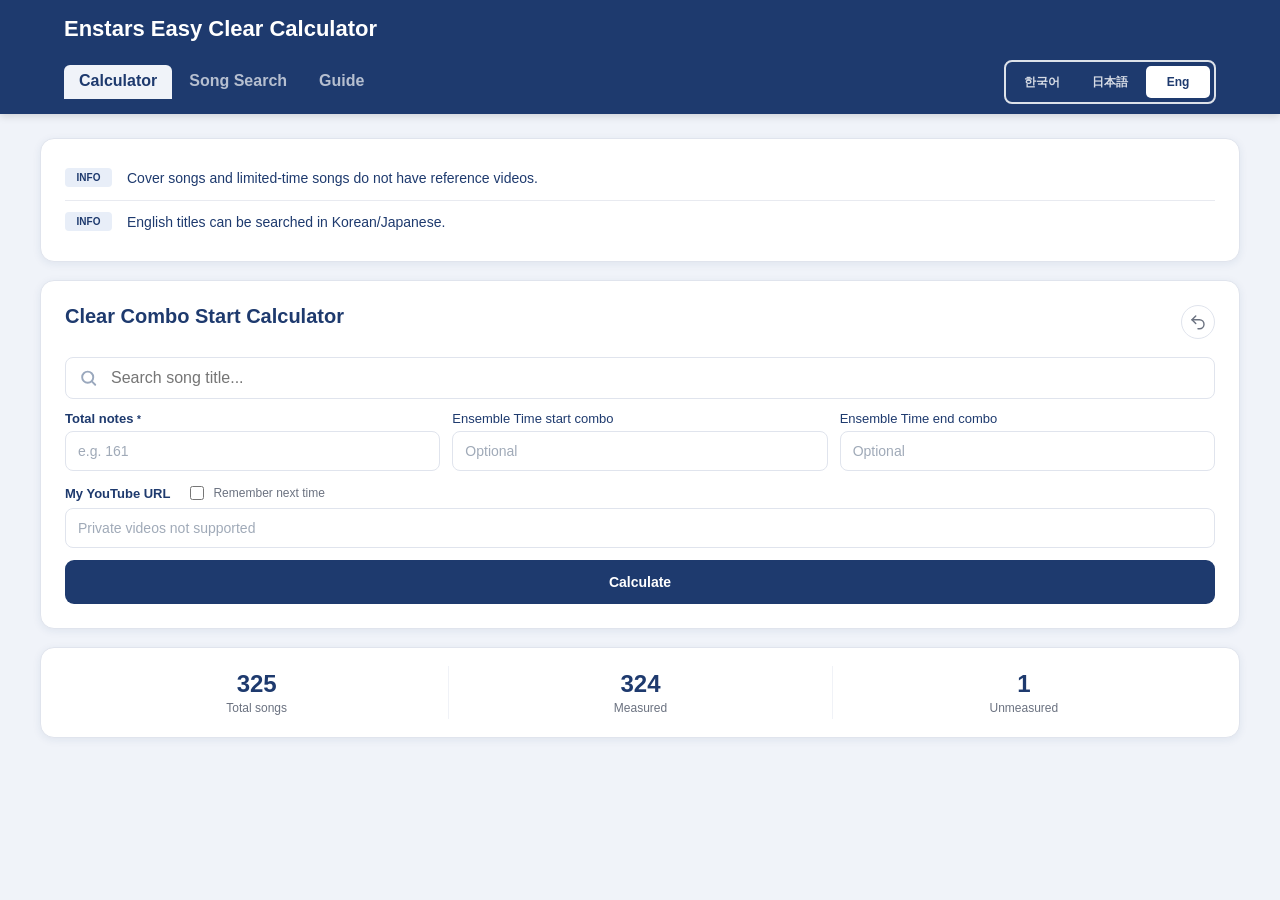
==== index.html @ a1baa1b3 "탭3 캐시 공지 볼드 해제 + 대괄호 표기" ====
<!doctype html>
<html lang="ko">
  <head>
    <meta charset="UTF-8" />
    <meta name="viewport" content="width=device-width, initial-scale=1.0" />
    <meta name="theme-color" content="#1e3a6e" />
    <meta name="apple-mobile-web-app-capable" content="yes" />
    <meta name="apple-mobile-web-app-status-bar-style" content="default" />
    <meta name="apple-mobile-web-app-title" content="easyjak" />
    <link rel="manifest" href="manifest.webmanifest" />
    <link rel="apple-touch-icon" href="icons/apple-touch-icon.png" />
    <title>앙스타 이지작 계산기</title>
    <script type="module" crossorigin src="./assets/index-D1lgwaMG.js"></script>
    <link rel="stylesheet" crossorigin href="./assets/index-V6Kdj8JT.css">
  </head>
  <body>
    <div id="root"></div>
  </body>
</html>
---- assets/index-V6Kdj8JT.css ----
:root{color-scheme:light;--navy: #1e3a6e;--navy-light: #2a4d8f;--navy-pale: #e8eef8;--bg: #f0f3f9;--page-bg: #f7f9fc;--white: #ffffff;--border: #e0e4ed;--border-light: #f0f2f7;--text-main: #1e3a6e;--text-sub: #6b7280;--text-muted: #a0aab8;--input-bg: #f4f6fb;--accent: #2a4d8f;--amber: #fbbf24;--surface-tint: #f8faff;--shadow: 0 2px 8px rgba(30, 58, 110, .08);--shadow-md: 0 4px 16px rgba(30, 58, 110, .1);--scoutA-pre: #7dd3fc;--scoutA-start: #2563eb;--scoutB-pre: #86efac;--scoutB-start: #16a34a;--event-pre: #fca5a5;--event-start: #dc2626;font-family:Noto Sans KR,Noto Sans JP,-apple-system,BlinkMacSystemFont,Segoe UI,sans-serif}*{box-sizing:border-box}body{margin:0;min-width:320px;min-height:100vh;background:var(--bg);color:var(--text-main)}button{font:inherit}button:focus-visible,input:focus-visible,select:focus-visible{outline:2px solid var(--navy-light);outline-offset:2px}.app-shell{width:100%;margin:0;padding:0 0 56px}.app-nav{position:sticky;top:0;z-index:80;display:block;width:100%;margin:0;padding:0;background:var(--navy);color:var(--white);border-radius:0;box-shadow:0 2px 8px #00000026}.app-nav-inner{max-width:1200px;margin:0 auto;padding:0 24px}.app-nav-brand-row{display:flex;align-items:center;padding:14px 0 10px}.app-nav-bottom-row{display:flex;align-items:center;justify-content:space-between;gap:16px;padding:4px 0 10px}.app-kicker,.app-subtitle,.section-label,.placeholder-card p,.result-song-meta{margin:0}.app-kicker{color:#ffffffb8;font-size:12px;font-weight:700}h1{margin:2px 0 4px;font-size:22px;line-height:1.2}.app-subtitle{color:#ffffffc7;font-size:13px;line-height:1.45}.language-switcher{display:flex;gap:4px;padding:4px;background:transparent;border:2px solid rgba(255,255,255,.85);border-radius:8px;flex-shrink:0}.language-switcher button{min-width:64px;height:32px;padding:0 10px;border:0;border-radius:5px;background:transparent;color:#ffffffd1;cursor:pointer;font-size:12px;font-weight:800;transition:background .2s,color .2s}.language-switcher button.active{background:var(--white);color:var(--navy)}.language-switcher button:not(.active):hover{background:#ffffff29;color:var(--white)}.preview-panel{width:min(1200px,calc(100% - 48px));margin:24px auto 0;padding:0;border:0;border-radius:0;background:transparent;box-shadow:none}.app-state-panel{padding-top:24px}.tab-preview{display:flex;gap:2px;flex:0 1 auto;padding:0;margin:0;border-bottom:0;border-radius:0;background:transparent}.tab-preview button{display:flex;align-items:center;justify-content:center;flex:0 0 auto;min-height:34px;padding:6px 15px;border:0;border-bottom:2px solid transparent;border-radius:6px 6px 0 0;background:transparent;color:#ffffffad;cursor:default;font-weight:800;transition:background .2s,color .2s,border-color .2s}.tab-preview button.active{background:var(--bg);color:var(--navy);border-bottom-color:var(--bg);box-shadow:none}.tab-preview button:not(.active){background:transparent}.tab-preview button:not(.active):hover{background:#ffffff14;color:#ffffffeb;cursor:pointer}.tab-preview button:focus-visible{outline:0}.placeholder-card{padding:24px;border:.5px solid var(--border);border-radius:14px;background:var(--white);box-shadow:var(--shadow)}.predict-notice-card{margin-bottom:18px;padding:18px 24px;border:.5px solid var(--border);border-radius:14px;background:var(--white);box-shadow:var(--shadow)}.card-label-row{display:flex;align-items:flex-start;justify-content:space-between;gap:16px;margin-bottom:18px}.section-label{color:var(--navy-light);font-size:12px;font-weight:900;text-transform:uppercase;letter-spacing:.6px}.placeholder-card h2{margin:0;color:var(--navy);font-size:20px}.placeholder-card p{color:var(--text-sub);line-height:1.65}.info-tab{display:grid;gap:24px}.info-grid{display:grid;grid-template-columns:repeat(2,minmax(0,1fr));gap:16px}.info-card{min-width:0;padding:24px;border:.5px solid var(--border);border-radius:14px;background:var(--white);box-shadow:var(--shadow)}.info-card:first-child{grid-column:1 / -1}.contact-card,.schedule-card{grid-column:1}.install-card{grid-column:2;grid-row:2 / span 2}.info-card-title{display:flex;align-items:center;gap:8px;margin-bottom:12px;color:var(--navy)}.info-card-title h2{margin:0;font-size:16px;font-weight:900;letter-spacing:0}.info-card-icon{flex:0 0 auto;width:20px;height:20px;color:var(--navy);opacity:.72;stroke:currentColor;stroke-width:2;stroke-linecap:round;stroke-linejoin:round}.info-text{color:var(--text-sub);font-size:13px;line-height:1.75}.info-text p{margin:0 0 8px}.info-text p:last-child{margin-bottom:0}.info-text strong,.notice-list strong{color:var(--text-main);font-weight:900}.notice-list{display:grid;margin:0;padding:0;list-style:none}.notice-list li{display:flex;align-items:flex-start;gap:15px;padding:10px 0;border-bottom:1px solid #e8eaf0;color:var(--text-main);font-size:14px;line-height:1.6}.notice-list li:last-child{border-bottom:0}.notice-badge{flex:0 0 47px;width:47px;margin-top:1px;padding:2px 0;border-radius:4px;font-size:10px;font-weight:900;line-height:1.5;text-align:center}.badge-info{background:var(--navy-pale);color:var(--navy)}.badge-note{background:#ede9fe;color:#6d28d9}.badge-wish{background:#fce4ec;color:#c2185b}.contact-box{display:flex;align-items:center;gap:12px;margin-top:12px;padding:14px 18px;border:1px solid var(--border);border-radius:10px;background:transparent;color:var(--text-main);text-decoration:none;transition:background .15s,border-color .15s,transform .15s}.contact-box:hover{border-color:var(--text-muted);background:var(--surface-tint);transform:translateY(-1px)}.contact-icon{display:flex;align-items:center;justify-content:center;flex:0 0 auto;width:32px;height:32px;border-radius:8px;background:var(--navy);color:var(--white)}.contact-icon .info-card-icon{width:16px;height:16px;color:currentColor;opacity:1}.contact-email{color:var(--text-main);font-size:13px;font-weight:900}.cal-open-btn,.download-btn{display:inline-flex;align-items:center;justify-content:center;gap:6px;min-height:36px;border-radius:8px;cursor:pointer;font:inherit;font-weight:800;transition:background .15s,border-color .15s,color .15s,transform .15s}.cal-open-btn{width:100%;margin-top:2px;padding:7px 14px;border:1px solid var(--border);background:transparent;color:var(--text-main);font-size:12px}.cal-open-btn:hover{background:var(--surface-tint);border-color:var(--text-muted);transform:translateY(-1px)}.cal-open-icon{width:13px;height:13px;stroke:currentColor;stroke-width:2;stroke-linecap:round;stroke-linejoin:round}.download-btn{margin-bottom:12px;padding:8px 20px;border:0;background:var(--navy);color:var(--white);font-size:14px}.download-btn:hover{background:var(--navy-light)}.install-guide{display:grid;gap:18px}.install-block{min-width:0}.install-platform{color:var(--text-main);font-size:15px}.install-steps{margin:0;padding-left:18px;color:var(--text-main);font-size:13px;line-height:1.9}.info-image-card{width:min(480px,100%);margin:0 auto;padding:12px;border-radius:12px;background:var(--white);box-shadow:0 2px 12px #0000001a}.info-image-card img{display:block;width:100%;border-radius:8px}.cal-modal{position:fixed;inset:0;z-index:400;display:none;align-items:center;justify-content:center;padding:16px;background:#00000073}.cal-modal.open{display:flex}.cal-modal-box{width:min(380px,100%);padding:24px;border:.5px solid var(--border);border-radius:16px;background:var(--white);box-shadow:0 8px 32px #1e3a6e2e}.cal-hd{display:flex;align-items:center;justify-content:space-between;gap:16px;margin-bottom:20px}.cal-month-lbl{color:var(--navy);font-size:16px;font-weight:900}.cal-nav-btns{display:flex;gap:6px}.cal-nav-btns button{display:flex;align-items:center;justify-content:center;width:28px;height:28px;padding:0;border:1px solid var(--border);border-radius:7px;background:var(--bg);color:var(--text-sub);cursor:pointer;font-size:16px;line-height:1;transition:background .15s,color .15s}.cal-nav-btns button:hover{background:var(--navy-pale);color:var(--navy)}.cal-grid{display:grid;grid-template-columns:repeat(7,minmax(0,1fr));gap:2px}.cal-dow{padding:6px 0;color:var(--text-muted);font-size:10px;font-weight:900;letter-spacing:.5px;text-align:center}.cal-dow.sun,.cal-cell.sun .cal-day-num{color:#ef4444}.cal-dow.sat,.cal-cell.sat .cal-day-num{color:#3b82f6}.cal-cell{position:relative;display:flex;align-items:center;flex-direction:column;min-height:52px;padding:6px 2px 8px;border-radius:8px;cursor:default;transition:background .15s}.cal-cell:not(.empty):hover,.cal-cell.tooltip-open{background:var(--navy-pale)}.cal-cell.has-events{cursor:pointer}.cal-cell.has-events:focus-visible{outline:2px solid var(--navy-light);outline-offset:2px}.cal-cell.empty{pointer-events:none}.cal-day-num{margin-bottom:5px;color:var(--text-main);font-size:13px;font-weight:700;line-height:1}.cal-cell.today .cal-day-num{display:flex;align-items:center;justify-content:center;width:22px;height:22px;border-radius:50%;background:var(--navy);color:var(--white);font-size:12px}.cal-dots{display:flex;flex-wrap:wrap;justify-content:center;gap:3px;max-width:36px}.cal-dot,.cal-legend-dot,.cal-rule-dot{flex:0 0 auto;border-radius:50%}.cal-dot{width:7px;height:7px}.cal-legend-dot,.cal-rule-dot{width:9px;height:9px}.cal-dot-scoutA-pre{background:var(--scoutA-pre)}.cal-dot-scoutA-start{background:var(--scoutA-start)}.cal-dot-scoutB-pre{background:var(--scoutB-pre)}.cal-dot-scoutB-start{background:var(--scoutB-start)}.cal-dot-event-pre{background:var(--event-pre)}.cal-dot-event-start{background:var(--event-start)}.cal-tooltip{position:absolute;top:-12px;left:50%;z-index:10;padding:5px 9px;border-radius:6px;background:var(--navy);box-shadow:0 2px 8px #00000026;color:var(--white);font-size:10px;font-weight:500;line-height:1.6;pointer-events:none;text-align:center;transform:translate(-50%,-100%);white-space:pre}.cal-legend{display:grid;gap:8px;margin-top:16px;padding-top:14px;border-top:.5px solid var(--border)}.cal-legend-top{display:flex;flex-wrap:wrap;gap:14px}.cal-legend-item,.cal-legend-rule{display:flex;align-items:center;gap:6px;color:var(--text-sub);font-size:11px}.cal-legend-rule{color:var(--text-muted)}.reset-btn{display:inline-flex;align-items:center;justify-content:center;width:34px;height:34px;padding:0;border:1px solid var(--border);border-radius:50%;background:var(--white);color:var(--text-sub);cursor:pointer}.reset-btn svg{stroke:currentColor;stroke-width:1.9;stroke-linecap:round;stroke-linejoin:round}.reset-btn:hover{color:var(--navy);border-color:var(--navy-pale);background:var(--navy-pale)}.prediction-form{display:grid;grid-template-columns:repeat(3,minmax(0,1fr));gap:12px;margin-top:18px}.search-row{position:relative;display:grid;grid-column:1 / -1;gap:8px}.song-search-box,.song-search-input-wrap{position:relative}.song-search-icon{position:absolute;top:50%;left:14px;display:inline-flex;color:#9aa8bd;pointer-events:none;transform:translateY(-50%)}.song-search-icon svg{stroke:currentColor;stroke-width:2.4;stroke-linecap:round;stroke-linejoin:round}.song-search-input{width:100%;height:42px;padding:0 38px 0 45px;border:1.5px solid var(--border);border-radius:8px;outline:none;background:var(--white);color:var(--text-main);font-size:16px}.song-search-clear{position:absolute;top:50%;right:10px;width:22px;height:22px;border:0;border-radius:50%;background:transparent;color:var(--text-muted);cursor:pointer;font-size:18px;line-height:1;transform:translateY(-50%)}.song-search-clear:hover{color:var(--navy);background:var(--navy-pale)}.song-search-input:focus{border-color:var(--navy);box-shadow:0 0 0 3px #1e3a6e14}.song-search-results{position:absolute;z-index:20;top:calc(100% + 8px);left:0;right:0;max-height:280px;overflow-y:auto;border:1px solid var(--border);border-radius:12px;background:var(--white);box-shadow:var(--shadow-md)}.song-search-results button{display:grid;width:100%;gap:4px;padding:14px 18px;border:0;border-bottom:.5px solid var(--border-light);background:transparent;color:var(--text-main);cursor:pointer;text-align:left}.song-search-results button:hover{background:var(--navy-pale)}.song-search-title{overflow:hidden;color:var(--navy);font-size:14px;font-weight:700;text-overflow:ellipsis;white-space:nowrap}.song-search-subtitle{overflow:hidden;color:var(--text-muted);font-size:13px;font-weight:600;text-overflow:ellipsis;white-space:nowrap}.song-search-meta{display:flex;align-items:center;gap:8px;min-width:0;overflow:hidden;color:var(--text-sub);font-size:13px;font-weight:600}.song-search-type{display:inline-flex;align-items:center;min-height:22px;padding:2px 8px;border-radius:6px;font-weight:800}.song-search-empty{padding:16px 14px;color:var(--text-muted);text-align:center;font-size:13px}.selected-song{display:flex;align-items:center;gap:8px;min-width:0;min-height:34px;padding:7px 10px;border:1px solid var(--border-light);border-radius:8px;background:var(--navy-pale);color:var(--text-main);font-size:12px}.selected-song span{color:var(--text-sub);font-weight:700}.selected-song strong{min-width:0;overflow:hidden;text-overflow:ellipsis;white-space:nowrap}.selected-song button{margin-left:auto;border:0;background:transparent;color:var(--navy);cursor:pointer;font-size:12px;font-weight:800}.input-group{display:grid;gap:5px;min-width:0}.input-group span{color:var(--text-main);font-size:13px;font-weight:600}.input-group.et-combo-field span{font-weight:400}.input-group strong{color:var(--navy);font-size:10px}.num-input{width:100%;height:40px;padding:0 12px;border:1.5px solid var(--border);border-radius:8px;outline:none;background:var(--white);color:var(--text-main);font-size:14px;font-weight:500}.num-input:focus{border-color:var(--navy);box-shadow:0 0 0 3px #1e3a6e14}.num-input:disabled{background:var(--border-light);color:var(--text-muted);cursor:not-allowed;opacity:1}.num-input::placeholder{color:var(--text-muted);font-weight:400}.num-input.error{border-color:#ef4444}.predict-btn{grid-column:1 / -1;width:100%;height:44px;border:0;border-radius:9px;background:var(--navy);color:var(--white);cursor:pointer;font-size:14px;font-weight:700}.predict-btn:hover{background:var(--navy-light)}.predict-error{display:none;margin-top:12px;padding:10px 14px;border:1px solid #fecaca;border-radius:8px;background:#fef2f2;color:#dc2626;font-size:13px}.predict-error.visible{display:block}.result-card{display:none;margin-top:18px;padding:24px;border:.5px solid var(--border);border-radius:14px;background:var(--white);box-shadow:var(--shadow)}.result-card.visible{display:block}.result-header{display:flex;align-items:flex-start;justify-content:space-between;gap:14px}.result-header>div{flex:1;min-width:0}.result-song-title{margin:0 0 12px;color:var(--navy)!important;font-size:17px;font-weight:800;line-height:1.25;overflow:hidden;text-overflow:ellipsis;white-space:nowrap}.result-song-meta{display:flex;align-items:center;gap:8px;color:var(--text-main);font-size:15px;font-weight:500}.result-mode-badge{display:inline-block;min-width:80px;padding:6px 16px;border-radius:10px;text-align:center;font-size:14px;font-weight:700}.result-mode-badge.predicted{background:var(--navy-pale);color:var(--navy)}.result-mode-badge.measured{background:#d1fae5;color:#065f46}.combo-display{display:flex;align-items:baseline;justify-content:center;gap:10px;padding:52px 0 22px}.combo-num{color:var(--navy);font-size:52px;font-weight:700;line-height:1.1}.combo-word,.combo-unit{color:var(--navy);font-size:20px;font-weight:600}.combo-unit{opacity:.55}.bar-section{position:relative;width:85%;margin:12px auto 14px;padding:62px 0 12px}.bar-section.has-custom{padding-bottom:12px}.bar-section.has-custom .bar-legend{margin-top:44px}.bar-track{display:flex;height:28px;overflow:hidden;background:#e5e7eb}.bar-left,.bar-right{height:100%;background:#d1d5db}.bar-et{height:100%;background:var(--amber)}.bar-marker{position:absolute;top:0;display:flex;flex-direction:column;align-items:center;transform:translate(-50%)}.bar-marker-label{padding:4px 10px;border-radius:4px;background:#dce6f5;color:#1e4a8a;font-size:13px;font-weight:700;white-space:nowrap}.bar-marker-line{width:2px;height:20px;background:#4a6fa5}.bar-marker-arrow{width:0;height:0;border-top:7px solid #4a6fa5;border-right:6px solid transparent;border-left:6px solid transparent}.bar-edge-marker{position:absolute;top:0;display:flex;flex-direction:column}.bar-edge-marker.left-edge{left:0;align-items:flex-start}.bar-edge-marker.right-edge{right:0;align-items:flex-end}.bar-edge-marker-label{min-width:36px;padding:3px 8px;background:#eaecef;color:#6b7280;font-size:12px;font-weight:700;text-align:center}.bar-edge-marker-line{width:1px;height:42px;background:#eaecef}.bar-labels{position:relative;height:20px;margin-top:6px}.bar-lbl{position:absolute;color:var(--text-sub);font-size:12px;font-weight:600;transform:translate(-50%);white-space:nowrap}.bar-lbl.above{top:-58px}.bar-legend{display:flex;gap:16px;margin-top:14px;padding-top:8px;border-top:.5px solid var(--border-light)}.legend-item{display:flex;align-items:center;gap:5px;color:var(--text-sub);font-size:12px;font-weight:500}.legend-dot{width:10px;height:10px;flex-shrink:0;border-radius:2px}.legend-dot.clear{background:#7a94bf}.legend-dot.et{border:1px solid #d97706;background:var(--amber)}.bar-custom-marker{position:absolute;top:90px;display:flex;flex-direction:column;align-items:center;transform:translate(-50%);pointer-events:none}.bar-custom-marker-arrow{width:0;height:0;border-bottom:7px solid;border-right:6px solid transparent;border-left:6px solid transparent}.bar-custom-marker-line{width:2px;height:26px}.bar-custom-marker-label{padding:2px 7px;border-radius:3px;border:1.5px solid;background:var(--bg);font-size:12px;font-weight:700;white-space:nowrap}.my-youtube-group{grid-column:1 / -1}.my-youtube-input-wrap{position:relative}.my-youtube-input-wrap .num-input{padding-right:36px}.my-youtube-clear{position:absolute;top:50%;right:10px;width:22px;height:22px;border:0;border-radius:50%;background:transparent;color:var(--text-muted);cursor:pointer;font-size:18px;line-height:1;transform:translateY(-50%)}.my-youtube-clear:hover{color:var(--navy);background:var(--navy-pale)}.my-youtube-label-row{display:flex;align-items:center;gap:8px}.my-youtube-label-row>span{margin-right:8px}.my-youtube-remember{display:flex;align-items:center;gap:6px;cursor:pointer;font-size:12px;font-weight:400;color:var(--text-sub);-webkit-user-select:none;user-select:none}.my-youtube-remember input[type=checkbox]{width:14px;height:14px;cursor:pointer;accent-color:var(--navy);flex-shrink:0}.my-points-section{margin-top:2px;padding-top:10px;border-top:.5px solid var(--border-light)}.my-points-row{display:flex;align-items:center;gap:8px;margin-bottom:6px}.my-points-dot{width:9px;height:9px;border-radius:50%;flex-shrink:0}.my-points-input{width:68px;padding:4px 6px;border:1px solid var(--border);border-radius:4px;font-size:14px;font-weight:600;color:var(--text-main);background:var(--bg);text-align:center;-moz-appearance:textfield}.my-points-input.invalid{border-color:#ef4444;color:#ef4444}.my-points-input::-webkit-inner-spin-button,.my-points-input::-webkit-outer-spin-button{-webkit-appearance:none}.my-points-sep{color:var(--border);font-size:14px;flex-shrink:0}.my-points-note{flex:1;min-width:0;padding:4px 6px;border:1px solid var(--border);border-radius:4px;font-size:13px;color:var(--text-sub);background:var(--bg)}.my-points-remove{background:none;border:none;color:var(--text-sub);cursor:pointer;font-size:18px;line-height:1;padding:0 4px}.my-points-remove:hover{color:var(--text-main)}.my-points-add{display:block;width:100%;padding:6px;background:none;border:1px dashed var(--border);border-radius:4px;color:var(--text-sub);font-size:13px;cursor:pointer;text-align:center}.my-points-add:hover{border-color:var(--text-sub);color:var(--text-main)}.video-section{margin-top:22px}.video-label{display:block;margin-bottom:8px;color:var(--text-main);font-size:14px;font-weight:700}.video-thumb-wrap{position:relative;display:block;width:100%;overflow:hidden;padding:0;border:0;border-radius:10px;aspect-ratio:16 / 9;background:#111;cursor:pointer}.video-thumb-wrap img,.video-thumb-wrap iframe{display:block;width:100%;height:100%;border:0;object-fit:cover}.video-play-overlay{position:absolute;inset:0;display:flex;align-items:center;justify-content:center}.video-play-circle{display:flex;align-items:center;justify-content:center;width:60px;height:60px;border-radius:50%;background:#ffffffeb;box-shadow:0 2px 12px #0000004d}.video-play-icon{width:22px;height:22px;margin-left:4px;color:var(--navy);fill:var(--navy)}.video-yt-badge{position:absolute;right:10px;bottom:10px;padding:3px 8px;border-radius:4px;background:#000000a6;color:var(--white);font-size:10px}.stats-card{margin-top:18px;padding:18px 24px;border:.5px solid var(--border);border-radius:14px;background:var(--white);box-shadow:var(--shadow)}.stats-grid{display:grid;grid-template-columns:repeat(3,1fr)}.stat-item{padding:4px 8px;text-align:center}.stat-item+.stat-item{border-left:.5px solid var(--border-light)}.stat-val{color:var(--navy);font-size:24px;font-weight:800}.stat-lbl{margin-top:3px;color:var(--text-sub);font-size:12px}.songs-layout{display:grid;grid-template-columns:240px minmax(0,1fr);gap:18px;align-items:start}.songs-sidebar,.table-panel{border:.5px solid var(--border);border-radius:14px;background:var(--white);box-shadow:var(--shadow)}.songs-sidebar{display:grid;gap:18px;padding:20px}.sidebar-section{display:grid;gap:8px}.sidebar-hint{display:none;padding:10px 12px;border-radius:8px;background:var(--surface-tint);color:var(--text-main);border:1px solid var(--navy-pale);font-size:12px;font-weight:700;line-height:1.45}.sidebar-title{color:var(--navy);font-size:13px;font-weight:800;text-transform:uppercase}.type-chips,.filter-chip-grid{display:flex;flex-wrap:wrap;gap:6px}.type-chip,.filter-chip,.unit-reset-btn,.natural-sort-btn,.paging-bar button{min-height:30px;border:1px solid transparent;border-radius:7px;cursor:pointer;font-size:12px;font-weight:800}.type-chip{padding:4px 9px}.filter-chip{padding:4px 11px;border-color:var(--border);background:var(--surface-tint);color:var(--text-main)}.filter-chip.active{border-color:var(--navy);background:var(--navy);color:var(--white)}.duration-sort-row{display:flex;flex-wrap:wrap;gap:6px}.duration-sort-row .filter-chip.active{border-color:#d4e4fc;background:#d4e4fc;color:#0c4a6e}.unit-reset-btn{justify-self:start;padding:4px 10px;border-color:var(--border);background:var(--white);color:var(--text-sub)}.unit-reset-btn:hover,.natural-sort-btn:hover,.paging-bar button:not(:disabled):hover{border-color:var(--navy-pale);background:var(--navy-pale);color:var(--navy)}.table-panel{overflow:hidden}.table-search-bar{border-bottom:1px solid var(--border-light);background:var(--white)}.table-search-top{display:flex;align-items:center;gap:10px;padding:12px 20px}.search-mode-select,.table-search-input{height:38px;border:1.5px solid var(--border);border-radius:8px;outline:none;background:var(--white);color:var(--text-main);font:inherit;font-size:13px}.search-mode-select{flex-shrink:0;min-width:112px;padding:0 8px;cursor:pointer}.table-search-wrap{position:relative;flex:1}.table-search-input{width:100%;padding:0 34px 0 12px}.search-mode-select:focus,.table-search-input:focus{border-color:var(--navy);box-shadow:0 0 0 3px #1e3a6e14}.table-clear-btn{position:absolute;top:50%;right:8px;width:22px;height:22px;border:0;border-radius:50%;background:transparent;color:var(--text-muted);cursor:pointer;transform:translateY(-50%)}.natural-sort-btn{display:inline-flex;align-items:center;justify-content:center;width:38px;border-color:var(--border);background:var(--white);color:var(--navy)}.natural-sort-btn svg{stroke:currentColor;stroke-width:2;stroke-linecap:round;stroke-linejoin:round}.unit-filter-panel{display:grid;gap:8px;padding:0 20px 14px}.unit-filter-inner{display:grid;gap:4px}.unit-filter-line{display:flex;flex-wrap:wrap;gap:3px 8px;padding-top:5px;border-top:1px solid var(--border-light)}.unit-filter-line:first-child{border-top:0}.unit-filter-item{display:inline-flex;align-items:center;gap:5px;min-height:25px;padding:2px 6px;border-radius:5px;color:var(--text-main);cursor:pointer;font-size:12px}.unit-filter-item:hover{background:var(--navy-pale)}.unit-filter-item input{width:13px;height:13px;accent-color:var(--navy)}.songs-table-wrap{overflow-x:auto;overflow-y:hidden;-webkit-overflow-scrolling:touch}.songs-table{width:100%;min-width:800px;border-collapse:collapse;table-layout:fixed}.songs-table th,.songs-table td{overflow:hidden;padding:10px 12px;border-bottom:.5px solid var(--border-light);color:var(--text-main);font-size:13px;text-overflow:ellipsis;vertical-align:middle}.songs-table th{background:var(--navy-pale);color:var(--text-main);text-align:left;text-overflow:clip;white-space:nowrap}.songs-table th:nth-child(1){width:112px}.songs-table th:nth-child(2){width:157px}.songs-table th:nth-child(4),.songs-table th:nth-child(6){width:96px;text-align:center}.songs-table th:nth-child(5){width:108px;text-align:center}.songs-table th:nth-child(7){width:78px;text-align:center}.songs-table th button{display:inline-flex;align-items:center;gap:3px;border:0;background:transparent;color:inherit;cursor:pointer;font-size:12px;font-weight:900;text-transform:uppercase}.songs-table tbody tr:hover td{background:var(--surface-tint)}.type-badge{display:inline-flex;align-items:center;min-height:22px;padding:2px 8px;border-radius:999px;font-size:11px;font-weight:800}.col-title{position:relative;overflow:hidden!important;font-weight:700}.desktop-thumb-preview{position:fixed;z-index:90;width:294px;height:294px;padding:6px;border:1px solid var(--border);border-radius:12px;background:var(--white);box-shadow:var(--shadow-md);pointer-events:none}.desktop-thumb-preview img{display:block;width:100%;height:100%;border-radius:8px;background:#000;object-fit:cover}.title-thumb-popover{position:absolute;z-index:30;top:50%;left:calc(100% + 18px);width:280px;height:280px;padding:6px;border:1px solid var(--border);border-radius:12px;background:var(--white);box-shadow:var(--shadow-md);opacity:0;pointer-events:none;transform:translate(8px,-50%);transition:opacity .15s,transform .15s}.title-thumb-popover img{display:block;width:100%;height:100%;border-radius:8px;background:#000;object-fit:cover}.col-title:hover .title-thumb-popover,.col-title:focus-within .title-thumb-popover{opacity:1;transform:translateY(-50%)}.mobile-thumb-backdrop{display:none}.song-title-inner{display:block;max-width:100%}.song-title-text{display:block;min-width:0;overflow:hidden;text-overflow:ellipsis;white-space:nowrap}.col-num,.col-dur,.col-video{text-align:center}.col-video a{display:inline-flex;align-items:center;justify-content:center;width:28px;height:28px;border:0;border-radius:6px;background:var(--white);color:var(--navy);text-decoration:none;opacity:.72;transition:background-color .15s,opacity .15s}.col-video a:hover{background:var(--navy-pale);opacity:1}.col-video a svg{stroke:currentColor;stroke-width:2;stroke-linecap:round;stroke-linejoin:round}.col-video span{color:var(--text-muted)}.clear-dot{display:inline-block;width:7px;height:7px;margin-right:5px;border-radius:50%;background:#d1d5db;vertical-align:middle}.clear-dot.measured{background:#059669}.table-empty{padding:42px;color:var(--text-muted);text-align:center}.table-footer{display:grid;grid-template-columns:1fr auto 1fr;align-items:center;gap:12px;padding:12px 20px;border-top:1px solid var(--border-light);color:var(--text-sub);font-size:12px;font-weight:700}.table-footer>span{grid-column:3;justify-self:end}.mobile-song-list{display:none}.paging-bar{grid-column:2;display:flex;align-items:center;justify-self:center;gap:5px}.paging-bar button{min-width:32px;padding:0 8px;border-color:var(--border);background:var(--white);color:var(--text-main)}.paging-bar button.active{border-color:var(--navy);background:var(--navy);color:var(--white)}.paging-bar button:disabled{color:var(--text-muted);cursor:not-allowed;opacity:.55}@media(max-width:980px){.songs-layout,.info-grid{grid-template-columns:1fr}.contact-card,.schedule-card,.install-card{grid-column:auto;grid-row:auto}}@media(max-width:640px){.app-nav-inner{padding:0 16px}.app-nav-brand-row{padding:14px 0 8px}.app-nav-bottom-row{align-items:stretch;flex-direction:column;gap:8px;padding:4px 0 10px}.language-switcher{order:1;align-self:flex-end}.preview-panel{width:min(100% - 16px,1200px);margin-top:16px}.tab-preview{order:2;gap:2px;overflow-x:auto}.tab-preview button{min-height:36px;padding:6px 12px;font-size:13px}.card-label-row{flex-direction:column}.predict-card .card-label-row,.result-header{flex-direction:row}.result-header{align-items:flex-start}.prediction-form{grid-template-columns:1fr}.combo-display{justify-content:center;gap:7px}.combo-num{font-size:44px}.songs-layout{grid-template-columns:1fr;gap:14px}.songs-sidebar{gap:14px;padding:16px;border-radius:12px}.table-footer{grid-template-columns:1fr;justify-items:center}.table-footer>span{grid-column:1;grid-row:2;justify-self:center}.paging-bar{grid-column:1;grid-row:1}.table-search-top{align-items:center;flex-direction:row;gap:6px;padding:10px 12px}.search-mode-select{flex:0 0 118px;width:118px;padding:0 6px;font-size:16px}.table-search-wrap{min-width:0}.table-search-input{height:36px;font-size:16px}.song-search-input{height:42px;font-size:16px}.num-input{font-size:16px}.song-search-icon{left:14px}.song-search-clear{right:10px;font-size:18px}.natural-sort-btn{flex:0 0 36px;width:36px;height:36px}.songs-table-wrap{display:none;overflow-x:visible;padding:12px;background:var(--surface-tint)}.mobile-song-list{display:grid;gap:14px;padding:12px;background:var(--surface-tint)}.mobile-song-card{position:relative;display:grid;gap:14px;padding:16px;border:.5px solid var(--border);border-radius:12px;background:var(--white);box-shadow:var(--shadow)}.mobile-song-top{display:flex;align-items:center;justify-content:space-between;gap:12px}.mobile-song-meta{display:flex;align-items:center;min-width:0;gap:8px}.mobile-song-unit{min-width:0;overflow:hidden;color:var(--navy);font-size:15px;font-weight:900;text-overflow:ellipsis;white-space:nowrap}.mobile-video-link{display:inline-flex;align-items:center;justify-content:center;flex:0 0 40px;width:40px;height:40px;border:.5px solid var(--border-light);border-radius:10px;background:var(--surface-tint);color:var(--navy);text-decoration:none}.mobile-video-link svg{stroke:currentColor;stroke-width:2;stroke-linecap:round;stroke-linejoin:round}.mobile-no-video{display:inline-flex;align-items:center;justify-content:center;flex:0 0 40px;width:40px;height:40px;color:var(--text-muted);font-size:18px;font-weight:700}.mobile-song-title{position:relative;display:block;width:100%;overflow:visible;padding:0;border:0;background:transparent;color:var(--navy);cursor:pointer;font:inherit;font-size:20px;font-weight:900;line-height:1.35;text-align:left}.mobile-song-title .song-title-text{white-space:normal}.mobile-thumb-backdrop{position:fixed;inset:0;z-index:80;display:flex;align-items:center;justify-content:center;padding:18px;background:#0f172a2e}.mobile-thumb-modal{width:min(82vw,340px);aspect-ratio:1;padding:6px;border:1px solid var(--border);border-radius:14px;background:var(--white);box-shadow:var(--shadow-md)}.mobile-thumb-modal img{display:block;width:100%;height:100%;border-radius:10px;background:#000;object-fit:cover}.mobile-song-stats{display:grid;grid-template-columns:repeat(3,minmax(0,1fr));padding-top:12px;border-top:1px solid var(--border-light)}.mobile-song-stats div{display:grid;gap:6px;min-width:0;padding:0 8px;border-left:1px solid var(--border-light);text-align:center}.mobile-song-stats div:first-child{border-left:0}.mobile-song-stats span{color:var(--navy);font-size:13px;font-weight:900}.mobile-song-stats strong{color:var(--navy);font-size:19px;font-weight:500}.mobile-table-empty{padding:32px 12px;border-radius:12px;background:var(--white);color:var(--text-muted);text-align:center}.songs-table{min-width:0;border-collapse:separate}.songs-table,.songs-table thead,.songs-table tbody,.songs-table tr,.songs-table td{display:block}.songs-table thead{position:absolute;width:1px;height:1px;overflow:hidden;clip:rect(0 0 0 0);white-space:nowrap}.songs-table tbody{display:grid;gap:12px}.songs-table tbody tr{display:grid;grid-template-columns:repeat(2,minmax(0,1fr));gap:9px 12px;padding:13px;border:.5px solid var(--border);border-radius:10px;background:var(--white);box-shadow:var(--shadow)}.songs-table tbody tr:hover td{background:transparent}.songs-table td{display:flex;align-items:center;justify-content:space-between;gap:10px;min-width:0;padding:0;border-bottom:0;overflow:visible;text-align:right;text-overflow:clip;white-space:normal}.songs-table td:before{content:attr(data-label);flex:0 0 auto;color:var(--text-sub);font-size:11px;font-weight:800;text-transform:uppercase}.songs-table .col-title{grid-column:1 / -1;order:-2;justify-content:flex-start;color:var(--text-main);font-size:15px;font-weight:900;line-height:1.35;text-align:left;word-break:keep-all;overflow-wrap:anywhere}.songs-table .col-title .song-title-text{white-space:normal}.songs-table .col-title .title-thumb-popover{position:absolute;left:0;top:calc(100% + 4px);width:min(72vw,260px);height:min(72vw,260px)}.songs-table .col-title:before{content:none}.songs-table .col-type,.songs-table .col-unit{order:-1;justify-content:flex-start}.songs-table .col-unit{color:var(--text-sub);font-size:12px;font-weight:800;text-align:left}.songs-table .col-unit:before,.songs-table .col-type:before{content:none}.songs-table .col-num,.songs-table .col-dur,.songs-table .col-video{min-height:30px;padding-top:9px;border-top:1px solid var(--border-light)}.songs-table .col-video a{width:28px;height:28px;background:var(--white)}.table-empty{grid-column:1 / -1;justify-content:center;padding:32px 12px;text-align:center}.table-empty:before{content:none}.paging-bar{flex-wrap:wrap}.info-tab{gap:18px}.info-card{padding:18px;border-radius:12px}.notice-list li{gap:10px;font-size:13px}.notice-badge{flex-basis:43px;width:43px}.cal-modal{padding:10px}.cal-modal-box{padding:18px}.cal-cell{min-height:48px}.cal-tooltip{left:50%;max-width:170px;transform:translate(-50%,-100%)}.cal-legend-top,.cal-legend-rule{gap:10px}}
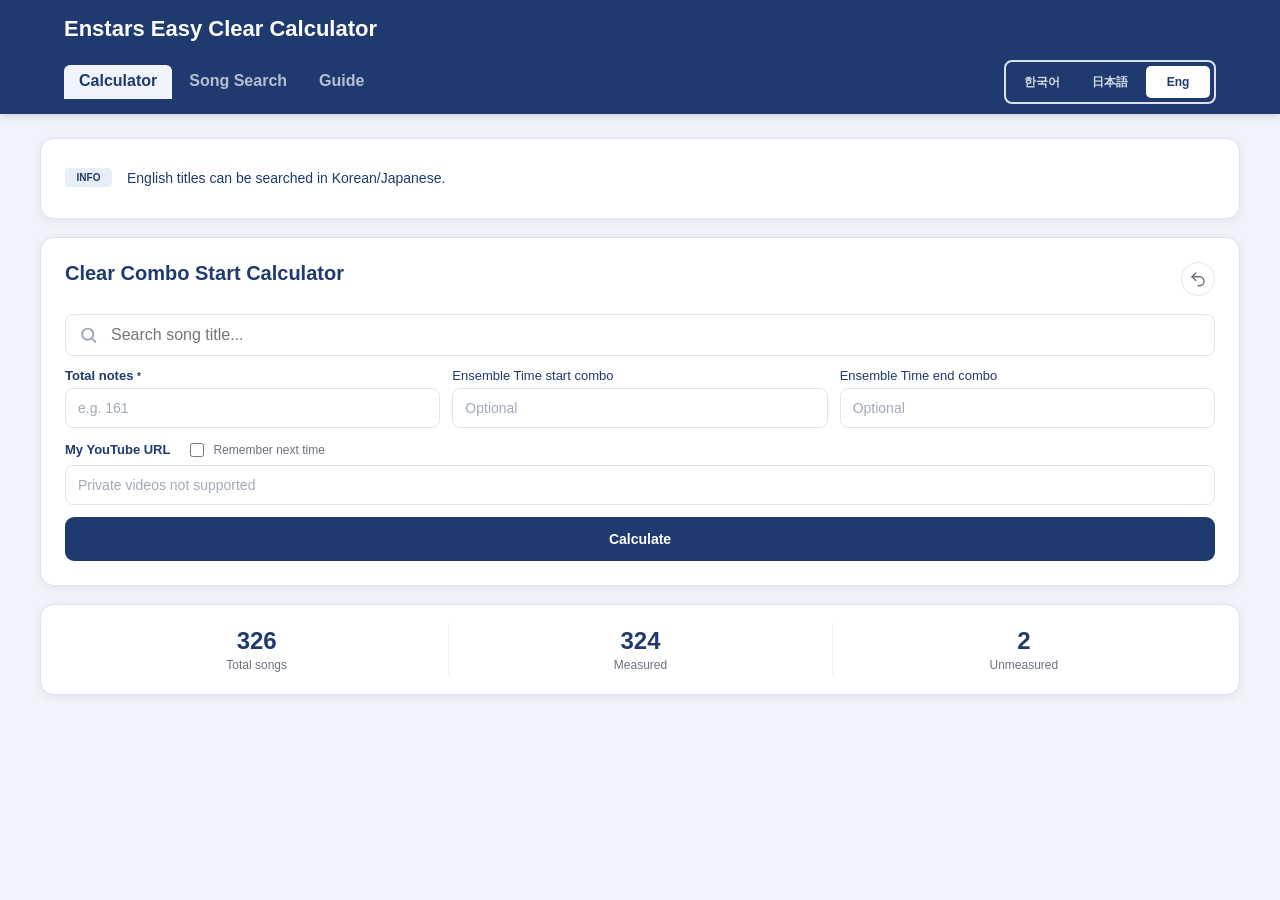
==== commit e9737a3a: "탭1 기간한정 공지 → 탭3 이동 + 엑셀 데이터 업데이트" ====
--- a/index.html
+++ b/index.html
@@ -10,7 +10,7 @@
     <link rel="manifest" href="manifest.webmanifest" />
     <link rel="apple-touch-icon" href="icons/apple-touch-icon.png" />
     <title>앙스타 이지작 계산기</title>
-    <script type="module" crossorigin src="./assets/index-D1lgwaMG.js"></script>
+    <script type="module" crossorigin src="./assets/index--Ipj11Lc.js"></script>
     <link rel="stylesheet" crossorigin href="./assets/index-V6Kdj8JT.css">
   </head>
   <body>
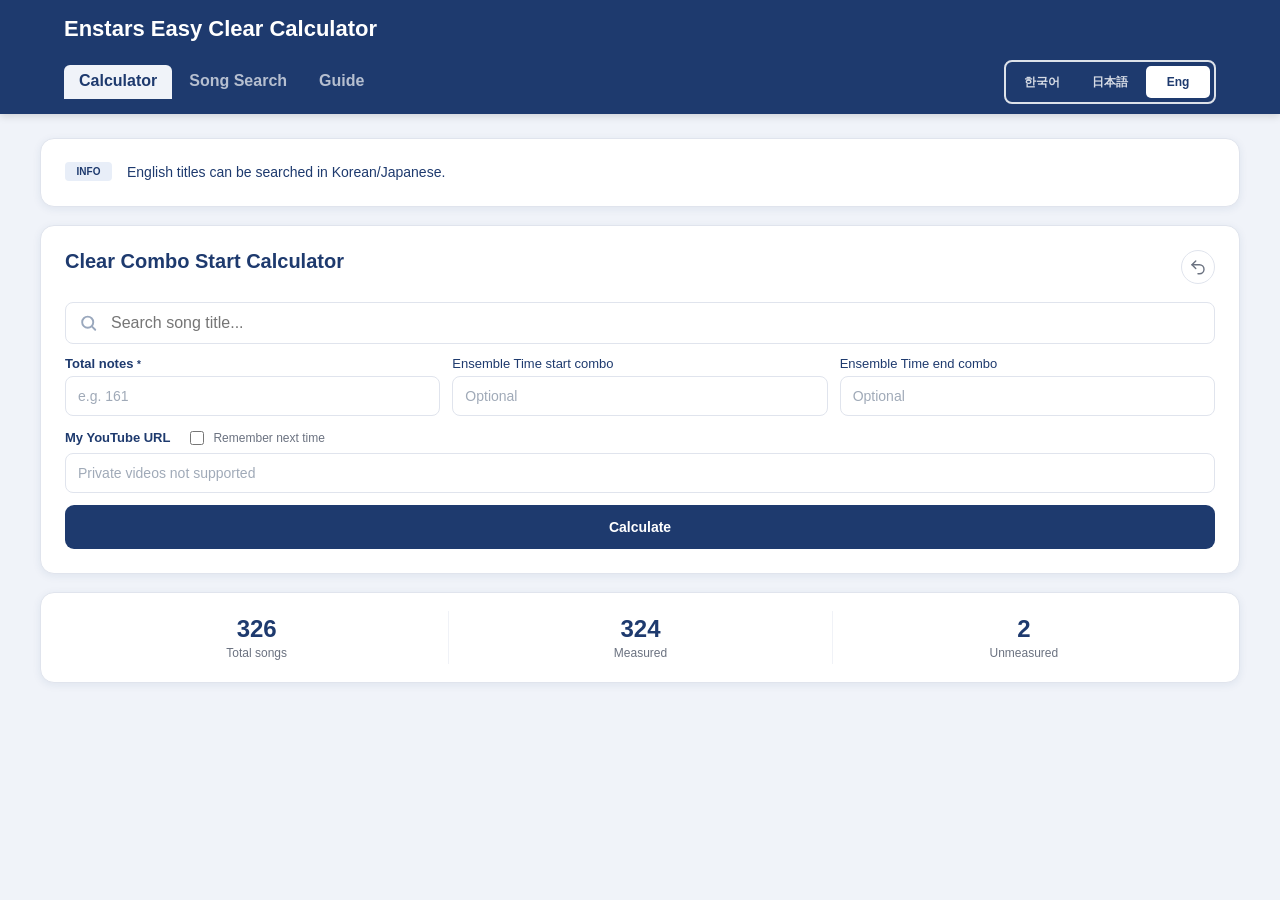
==== commit b2692efa: "탭1 공지 패딩 축소 (18→12px)" ====
--- a/index.html
+++ b/index.html
@@ -10,8 +10,8 @@
     <link rel="manifest" href="manifest.webmanifest" />
     <link rel="apple-touch-icon" href="icons/apple-touch-icon.png" />
     <title>앙스타 이지작 계산기</title>
-    <script type="module" crossorigin src="./assets/index--Ipj11Lc.js"></script>
-    <link rel="stylesheet" crossorigin href="./assets/index-V6Kdj8JT.css">
+    <script type="module" crossorigin src="./assets/index-hR078Rut.js"></script>
+    <link rel="stylesheet" crossorigin href="./assets/index-DkuKJv2E.css">
   </head>
   <body>
     <div id="root"></div>
--- a/assets/index-DkuKJv2E.css
+++ b/assets/index-DkuKJv2E.css
@@ -0,0 +1 @@
+:root{color-scheme:light;--navy: #1e3a6e;--navy-light: #2a4d8f;--navy-pale: #e8eef8;--bg: #f0f3f9;--page-bg: #f7f9fc;--white: #ffffff;--border: #e0e4ed;--border-light: #f0f2f7;--text-main: #1e3a6e;--text-sub: #6b7280;--text-muted: #a0aab8;--input-bg: #f4f6fb;--accent: #2a4d8f;--amber: #fbbf24;--surface-tint: #f8faff;--shadow: 0 2px 8px rgba(30, 58, 110, .08);--shadow-md: 0 4px 16px rgba(30, 58, 110, .1);--scoutA-pre: #7dd3fc;--scoutA-start: #2563eb;--scoutB-pre: #86efac;--scoutB-start: #16a34a;--event-pre: #fca5a5;--event-start: #dc2626;font-family:Noto Sans KR,Noto Sans JP,-apple-system,BlinkMacSystemFont,Segoe UI,sans-serif}*{box-sizing:border-box}body{margin:0;min-width:320px;min-height:100vh;background:var(--bg);color:var(--text-main)}button{font:inherit}button:focus-visible,input:focus-visible,select:focus-visible{outline:2px solid var(--navy-light);outline-offset:2px}.app-shell{width:100%;margin:0;padding:0 0 56px}.app-nav{position:sticky;top:0;z-index:80;display:block;width:100%;margin:0;padding:0;background:var(--navy);color:var(--white);border-radius:0;box-shadow:0 2px 8px #00000026}.app-nav-inner{max-width:1200px;margin:0 auto;padding:0 24px}.app-nav-brand-row{display:flex;align-items:center;padding:14px 0 10px}.app-nav-bottom-row{display:flex;align-items:center;justify-content:space-between;gap:16px;padding:4px 0 10px}.app-kicker,.app-subtitle,.section-label,.placeholder-card p,.result-song-meta{margin:0}.app-kicker{color:#ffffffb8;font-size:12px;font-weight:700}h1{margin:2px 0 4px;font-size:22px;line-height:1.2}.app-subtitle{color:#ffffffc7;font-size:13px;line-height:1.45}.language-switcher{display:flex;gap:4px;padding:4px;background:transparent;border:2px solid rgba(255,255,255,.85);border-radius:8px;flex-shrink:0}.language-switcher button{min-width:64px;height:32px;padding:0 10px;border:0;border-radius:5px;background:transparent;color:#ffffffd1;cursor:pointer;font-size:12px;font-weight:800;transition:background .2s,color .2s}.language-switcher button.active{background:var(--white);color:var(--navy)}.language-switcher button:not(.active):hover{background:#ffffff29;color:var(--white)}.preview-panel{width:min(1200px,calc(100% - 48px));margin:24px auto 0;padding:0;border:0;border-radius:0;background:transparent;box-shadow:none}.app-state-panel{padding-top:24px}.tab-preview{display:flex;gap:2px;flex:0 1 auto;padding:0;margin:0;border-bottom:0;border-radius:0;background:transparent}.tab-preview button{display:flex;align-items:center;justify-content:center;flex:0 0 auto;min-height:34px;padding:6px 15px;border:0;border-bottom:2px solid transparent;border-radius:6px 6px 0 0;background:transparent;color:#ffffffad;cursor:default;font-weight:800;transition:background .2s,color .2s,border-color .2s}.tab-preview button.active{background:var(--bg);color:var(--navy);border-bottom-color:var(--bg);box-shadow:none}.tab-preview button:not(.active){background:transparent}.tab-preview button:not(.active):hover{background:#ffffff14;color:#ffffffeb;cursor:pointer}.tab-preview button:focus-visible{outline:0}.placeholder-card{padding:24px;border:.5px solid var(--border);border-radius:14px;background:var(--white);box-shadow:var(--shadow)}.predict-notice-card{margin-bottom:18px;padding:12px 24px;border:.5px solid var(--border);border-radius:14px;background:var(--white);box-shadow:var(--shadow)}.card-label-row{display:flex;align-items:flex-start;justify-content:space-between;gap:16px;margin-bottom:18px}.section-label{color:var(--navy-light);font-size:12px;font-weight:900;text-transform:uppercase;letter-spacing:.6px}.placeholder-card h2{margin:0;color:var(--navy);font-size:20px}.placeholder-card p{color:var(--text-sub);line-height:1.65}.info-tab{display:grid;gap:24px}.info-grid{display:grid;grid-template-columns:repeat(2,minmax(0,1fr));gap:16px}.info-card{min-width:0;padding:24px;border:.5px solid var(--border);border-radius:14px;background:var(--white);box-shadow:var(--shadow)}.info-card:first-child{grid-column:1 / -1}.contact-card,.schedule-card{grid-column:1}.install-card{grid-column:2;grid-row:2 / span 2}.info-card-title{display:flex;align-items:center;gap:8px;margin-bottom:12px;color:var(--navy)}.info-card-title h2{margin:0;font-size:16px;font-weight:900;letter-spacing:0}.info-card-icon{flex:0 0 auto;width:20px;height:20px;color:var(--navy);opacity:.72;stroke:currentColor;stroke-width:2;stroke-linecap:round;stroke-linejoin:round}.info-text{color:var(--text-sub);font-size:13px;line-height:1.75}.info-text p{margin:0 0 8px}.info-text p:last-child{margin-bottom:0}.info-text strong,.notice-list strong{color:var(--text-main);font-weight:900}.notice-list{display:grid;margin:0;padding:0;list-style:none}.notice-list li{display:flex;align-items:flex-start;gap:15px;padding:10px 0;border-bottom:1px solid #e8eaf0;color:var(--text-main);font-size:14px;line-height:1.6}.notice-list li:last-child{border-bottom:0}.notice-badge{flex:0 0 47px;width:47px;margin-top:1px;padding:2px 0;border-radius:4px;font-size:10px;font-weight:900;line-height:1.5;text-align:center}.badge-info{background:var(--navy-pale);color:var(--navy)}.badge-note{background:#ede9fe;color:#6d28d9}.badge-wish{background:#fce4ec;color:#c2185b}.contact-box{display:flex;align-items:center;gap:12px;margin-top:12px;padding:14px 18px;border:1px solid var(--border);border-radius:10px;background:transparent;color:var(--text-main);text-decoration:none;transition:background .15s,border-color .15s,transform .15s}.contact-box:hover{border-color:var(--text-muted);background:var(--surface-tint);transform:translateY(-1px)}.contact-icon{display:flex;align-items:center;justify-content:center;flex:0 0 auto;width:32px;height:32px;border-radius:8px;background:var(--navy);color:var(--white)}.contact-icon .info-card-icon{width:16px;height:16px;color:currentColor;opacity:1}.contact-email{color:var(--text-main);font-size:13px;font-weight:900}.cal-open-btn,.download-btn{display:inline-flex;align-items:center;justify-content:center;gap:6px;min-height:36px;border-radius:8px;cursor:pointer;font:inherit;font-weight:800;transition:background .15s,border-color .15s,color .15s,transform .15s}.cal-open-btn{width:100%;margin-top:2px;padding:7px 14px;border:1px solid var(--border);background:transparent;color:var(--text-main);font-size:12px}.cal-open-btn:hover{background:var(--surface-tint);border-color:var(--text-muted);transform:translateY(-1px)}.cal-open-icon{width:13px;height:13px;stroke:currentColor;stroke-width:2;stroke-linecap:round;stroke-linejoin:round}.download-btn{margin-bottom:12px;padding:8px 20px;border:0;background:var(--navy);color:var(--white);font-size:14px}.download-btn:hover{background:var(--navy-light)}.install-guide{display:grid;gap:18px}.install-block{min-width:0}.install-platform{color:var(--text-main);font-size:15px}.install-steps{margin:0;padding-left:18px;color:var(--text-main);font-size:13px;line-height:1.9}.info-image-card{width:min(480px,100%);margin:0 auto;padding:12px;border-radius:12px;background:var(--white);box-shadow:0 2px 12px #0000001a}.info-image-card img{display:block;width:100%;border-radius:8px}.cal-modal{position:fixed;inset:0;z-index:400;display:none;align-items:center;justify-content:center;padding:16px;background:#00000073}.cal-modal.open{display:flex}.cal-modal-box{width:min(380px,100%);padding:24px;border:.5px solid var(--border);border-radius:16px;background:var(--white);box-shadow:0 8px 32px #1e3a6e2e}.cal-hd{display:flex;align-items:center;justify-content:space-between;gap:16px;margin-bottom:20px}.cal-month-lbl{color:var(--navy);font-size:16px;font-weight:900}.cal-nav-btns{display:flex;gap:6px}.cal-nav-btns button{display:flex;align-items:center;justify-content:center;width:28px;height:28px;padding:0;border:1px solid var(--border);border-radius:7px;background:var(--bg);color:var(--text-sub);cursor:pointer;font-size:16px;line-height:1;transition:background .15s,color .15s}.cal-nav-btns button:hover{background:var(--navy-pale);color:var(--navy)}.cal-grid{display:grid;grid-template-columns:repeat(7,minmax(0,1fr));gap:2px}.cal-dow{padding:6px 0;color:var(--text-muted);font-size:10px;font-weight:900;letter-spacing:.5px;text-align:center}.cal-dow.sun,.cal-cell.sun .cal-day-num{color:#ef4444}.cal-dow.sat,.cal-cell.sat .cal-day-num{color:#3b82f6}.cal-cell{position:relative;display:flex;align-items:center;flex-direction:column;min-height:52px;padding:6px 2px 8px;border-radius:8px;cursor:default;transition:background .15s}.cal-cell:not(.empty):hover,.cal-cell.tooltip-open{background:var(--navy-pale)}.cal-cell.has-events{cursor:pointer}.cal-cell.has-events:focus-visible{outline:2px solid var(--navy-light);outline-offset:2px}.cal-cell.empty{pointer-events:none}.cal-day-num{margin-bottom:5px;color:var(--text-main);font-size:13px;font-weight:700;line-height:1}.cal-cell.today .cal-day-num{display:flex;align-items:center;justify-content:center;width:22px;height:22px;border-radius:50%;background:var(--navy);color:var(--white);font-size:12px}.cal-dots{display:flex;flex-wrap:wrap;justify-content:center;gap:3px;max-width:36px}.cal-dot,.cal-legend-dot,.cal-rule-dot{flex:0 0 auto;border-radius:50%}.cal-dot{width:7px;height:7px}.cal-legend-dot,.cal-rule-dot{width:9px;height:9px}.cal-dot-scoutA-pre{background:var(--scoutA-pre)}.cal-dot-scoutA-start{background:var(--scoutA-start)}.cal-dot-scoutB-pre{background:var(--scoutB-pre)}.cal-dot-scoutB-start{background:var(--scoutB-start)}.cal-dot-event-pre{background:var(--event-pre)}.cal-dot-event-start{background:var(--event-start)}.cal-tooltip{position:absolute;top:-12px;left:50%;z-index:10;padding:5px 9px;border-radius:6px;background:var(--navy);box-shadow:0 2px 8px #00000026;color:var(--white);font-size:10px;font-weight:500;line-height:1.6;pointer-events:none;text-align:center;transform:translate(-50%,-100%);white-space:pre}.cal-legend{display:grid;gap:8px;margin-top:16px;padding-top:14px;border-top:.5px solid var(--border)}.cal-legend-top{display:flex;flex-wrap:wrap;gap:14px}.cal-legend-item,.cal-legend-rule{display:flex;align-items:center;gap:6px;color:var(--text-sub);font-size:11px}.cal-legend-rule{color:var(--text-muted)}.reset-btn{display:inline-flex;align-items:center;justify-content:center;width:34px;height:34px;padding:0;border:1px solid var(--border);border-radius:50%;background:var(--white);color:var(--text-sub);cursor:pointer}.reset-btn svg{stroke:currentColor;stroke-width:1.9;stroke-linecap:round;stroke-linejoin:round}.reset-btn:hover{color:var(--navy);border-color:var(--navy-pale);background:var(--navy-pale)}.prediction-form{display:grid;grid-template-columns:repeat(3,minmax(0,1fr));gap:12px;margin-top:18px}.search-row{position:relative;display:grid;grid-column:1 / -1;gap:8px}.song-search-box,.song-search-input-wrap{position:relative}.song-search-icon{position:absolute;top:50%;left:14px;display:inline-flex;color:#9aa8bd;pointer-events:none;transform:translateY(-50%)}.song-search-icon svg{stroke:currentColor;stroke-width:2.4;stroke-linecap:round;stroke-linejoin:round}.song-search-input{width:100%;height:42px;padding:0 38px 0 45px;border:1.5px solid var(--border);border-radius:8px;outline:none;background:var(--white);color:var(--text-main);font-size:16px}.song-search-clear{position:absolute;top:50%;right:10px;width:22px;height:22px;border:0;border-radius:50%;background:transparent;color:var(--text-muted);cursor:pointer;font-size:18px;line-height:1;transform:translateY(-50%)}.song-search-clear:hover{color:var(--navy);background:var(--navy-pale)}.song-search-input:focus{border-color:var(--navy);box-shadow:0 0 0 3px #1e3a6e14}.song-search-results{position:absolute;z-index:20;top:calc(100% + 8px);left:0;right:0;max-height:280px;overflow-y:auto;border:1px solid var(--border);border-radius:12px;background:var(--white);box-shadow:var(--shadow-md)}.song-search-results button{display:grid;width:100%;gap:4px;padding:14px 18px;border:0;border-bottom:.5px solid var(--border-light);background:transparent;color:var(--text-main);cursor:pointer;text-align:left}.song-search-results button:hover{background:var(--navy-pale)}.song-search-title{overflow:hidden;color:var(--navy);font-size:14px;font-weight:700;text-overflow:ellipsis;white-space:nowrap}.song-search-subtitle{overflow:hidden;color:var(--text-muted);font-size:13px;font-weight:600;text-overflow:ellipsis;white-space:nowrap}.song-search-meta{display:flex;align-items:center;gap:8px;min-width:0;overflow:hidden;color:var(--text-sub);font-size:13px;font-weight:600}.song-search-type{display:inline-flex;align-items:center;min-height:22px;padding:2px 8px;border-radius:6px;font-weight:800}.song-search-empty{padding:16px 14px;color:var(--text-muted);text-align:center;font-size:13px}.selected-song{display:flex;align-items:center;gap:8px;min-width:0;min-height:34px;padding:7px 10px;border:1px solid var(--border-light);border-radius:8px;background:var(--navy-pale);color:var(--text-main);font-size:12px}.selected-song span{color:var(--text-sub);font-weight:700}.selected-song strong{min-width:0;overflow:hidden;text-overflow:ellipsis;white-space:nowrap}.selected-song button{margin-left:auto;border:0;background:transparent;color:var(--navy);cursor:pointer;font-size:12px;font-weight:800}.input-group{display:grid;gap:5px;min-width:0}.input-group span{color:var(--text-main);font-size:13px;font-weight:600}.input-group.et-combo-field span{font-weight:400}.input-group strong{color:var(--navy);font-size:10px}.num-input{width:100%;height:40px;padding:0 12px;border:1.5px solid var(--border);border-radius:8px;outline:none;background:var(--white);color:var(--text-main);font-size:14px;font-weight:500}.num-input:focus{border-color:var(--navy);box-shadow:0 0 0 3px #1e3a6e14}.num-input:disabled{background:var(--border-light);color:var(--text-muted);cursor:not-allowed;opacity:1}.num-input::placeholder{color:var(--text-muted);font-weight:400}.num-input.error{border-color:#ef4444}.predict-btn{grid-column:1 / -1;width:100%;height:44px;border:0;border-radius:9px;background:var(--navy);color:var(--white);cursor:pointer;font-size:14px;font-weight:700}.predict-btn:hover{background:var(--navy-light)}.predict-error{display:none;margin-top:12px;padding:10px 14px;border:1px solid #fecaca;border-radius:8px;background:#fef2f2;color:#dc2626;font-size:13px}.predict-error.visible{display:block}.result-card{display:none;margin-top:18px;padding:24px;border:.5px solid var(--border);border-radius:14px;background:var(--white);box-shadow:var(--shadow)}.result-card.visible{display:block}.result-header{display:flex;align-items:flex-start;justify-content:space-between;gap:14px}.result-header>div{flex:1;min-width:0}.result-song-title{margin:0 0 12px;color:var(--navy)!important;font-size:17px;font-weight:800;line-height:1.25;overflow:hidden;text-overflow:ellipsis;white-space:nowrap}.result-song-meta{display:flex;align-items:center;gap:8px;color:var(--text-main);font-size:15px;font-weight:500}.result-mode-badge{display:inline-block;min-width:80px;padding:6px 16px;border-radius:10px;text-align:center;font-size:14px;font-weight:700}.result-mode-badge.predicted{background:var(--navy-pale);color:var(--navy)}.result-mode-badge.measured{background:#d1fae5;color:#065f46}.combo-display{display:flex;align-items:baseline;justify-content:center;gap:10px;padding:52px 0 22px}.combo-num{color:var(--navy);font-size:52px;font-weight:700;line-height:1.1}.combo-word,.combo-unit{color:var(--navy);font-size:20px;font-weight:600}.combo-unit{opacity:.55}.bar-section{position:relative;width:85%;margin:12px auto 14px;padding:62px 0 12px}.bar-section.has-custom{padding-bottom:12px}.bar-section.has-custom .bar-legend{margin-top:44px}.bar-track{display:flex;height:28px;overflow:hidden;background:#e5e7eb}.bar-left,.bar-right{height:100%;background:#d1d5db}.bar-et{height:100%;background:var(--amber)}.bar-marker{position:absolute;top:0;display:flex;flex-direction:column;align-items:center;transform:translate(-50%)}.bar-marker-label{padding:4px 10px;border-radius:4px;background:#dce6f5;color:#1e4a8a;font-size:13px;font-weight:700;white-space:nowrap}.bar-marker-line{width:2px;height:20px;background:#4a6fa5}.bar-marker-arrow{width:0;height:0;border-top:7px solid #4a6fa5;border-right:6px solid transparent;border-left:6px solid transparent}.bar-edge-marker{position:absolute;top:0;display:flex;flex-direction:column}.bar-edge-marker.left-edge{left:0;align-items:flex-start}.bar-edge-marker.right-edge{right:0;align-items:flex-end}.bar-edge-marker-label{min-width:36px;padding:3px 8px;background:#eaecef;color:#6b7280;font-size:12px;font-weight:700;text-align:center}.bar-edge-marker-line{width:1px;height:42px;background:#eaecef}.bar-labels{position:relative;height:20px;margin-top:6px}.bar-lbl{position:absolute;color:var(--text-sub);font-size:12px;font-weight:600;transform:translate(-50%);white-space:nowrap}.bar-lbl.above{top:-58px}.bar-legend{display:flex;gap:16px;margin-top:14px;padding-top:8px;border-top:.5px solid var(--border-light)}.legend-item{display:flex;align-items:center;gap:5px;color:var(--text-sub);font-size:12px;font-weight:500}.legend-dot{width:10px;height:10px;flex-shrink:0;border-radius:2px}.legend-dot.clear{background:#7a94bf}.legend-dot.et{border:1px solid #d97706;background:var(--amber)}.bar-custom-marker{position:absolute;top:90px;display:flex;flex-direction:column;align-items:center;transform:translate(-50%);pointer-events:none}.bar-custom-marker-arrow{width:0;height:0;border-bottom:7px solid;border-right:6px solid transparent;border-left:6px solid transparent}.bar-custom-marker-line{width:2px;height:26px}.bar-custom-marker-label{padding:2px 7px;border-radius:3px;border:1.5px solid;background:var(--bg);font-size:12px;font-weight:700;white-space:nowrap}.my-youtube-group{grid-column:1 / -1}.my-youtube-input-wrap{position:relative}.my-youtube-input-wrap .num-input{padding-right:36px}.my-youtube-clear{position:absolute;top:50%;right:10px;width:22px;height:22px;border:0;border-radius:50%;background:transparent;color:var(--text-muted);cursor:pointer;font-size:18px;line-height:1;transform:translateY(-50%)}.my-youtube-clear:hover{color:var(--navy);background:var(--navy-pale)}.my-youtube-label-row{display:flex;align-items:center;gap:8px}.my-youtube-label-row>span{margin-right:8px}.my-youtube-remember{display:flex;align-items:center;gap:6px;cursor:pointer;font-size:12px;font-weight:400;color:var(--text-sub);-webkit-user-select:none;user-select:none}.my-youtube-remember input[type=checkbox]{width:14px;height:14px;cursor:pointer;accent-color:var(--navy);flex-shrink:0}.my-points-section{margin-top:2px;padding-top:10px;border-top:.5px solid var(--border-light)}.my-points-row{display:flex;align-items:center;gap:8px;margin-bottom:6px}.my-points-dot{width:9px;height:9px;border-radius:50%;flex-shrink:0}.my-points-input{width:68px;padding:4px 6px;border:1px solid var(--border);border-radius:4px;font-size:14px;font-weight:600;color:var(--text-main);background:var(--bg);text-align:center;-moz-appearance:textfield}.my-points-input.invalid{border-color:#ef4444;color:#ef4444}.my-points-input::-webkit-inner-spin-button,.my-points-input::-webkit-outer-spin-button{-webkit-appearance:none}.my-points-sep{color:var(--border);font-size:14px;flex-shrink:0}.my-points-note{flex:1;min-width:0;padding:4px 6px;border:1px solid var(--border);border-radius:4px;font-size:13px;color:var(--text-sub);background:var(--bg)}.my-points-remove{background:none;border:none;color:var(--text-sub);cursor:pointer;font-size:18px;line-height:1;padding:0 4px}.my-points-remove:hover{color:var(--text-main)}.my-points-add{display:block;width:100%;padding:6px;background:none;border:1px dashed var(--border);border-radius:4px;color:var(--text-sub);font-size:13px;cursor:pointer;text-align:center}.my-points-add:hover{border-color:var(--text-sub);color:var(--text-main)}.video-section{margin-top:22px}.video-label{display:block;margin-bottom:8px;color:var(--text-main);font-size:14px;font-weight:700}.video-thumb-wrap{position:relative;display:block;width:100%;overflow:hidden;padding:0;border:0;border-radius:10px;aspect-ratio:16 / 9;background:#111;cursor:pointer}.video-thumb-wrap img,.video-thumb-wrap iframe{display:block;width:100%;height:100%;border:0;object-fit:cover}.video-play-overlay{position:absolute;inset:0;display:flex;align-items:center;justify-content:center}.video-play-circle{display:flex;align-items:center;justify-content:center;width:60px;height:60px;border-radius:50%;background:#ffffffeb;box-shadow:0 2px 12px #0000004d}.video-play-icon{width:22px;height:22px;margin-left:4px;color:var(--navy);fill:var(--navy)}.video-yt-badge{position:absolute;right:10px;bottom:10px;padding:3px 8px;border-radius:4px;background:#000000a6;color:var(--white);font-size:10px}.stats-card{margin-top:18px;padding:18px 24px;border:.5px solid var(--border);border-radius:14px;background:var(--white);box-shadow:var(--shadow)}.stats-grid{display:grid;grid-template-columns:repeat(3,1fr)}.stat-item{padding:4px 8px;text-align:center}.stat-item+.stat-item{border-left:.5px solid var(--border-light)}.stat-val{color:var(--navy);font-size:24px;font-weight:800}.stat-lbl{margin-top:3px;color:var(--text-sub);font-size:12px}.songs-layout{display:grid;grid-template-columns:240px minmax(0,1fr);gap:18px;align-items:start}.songs-sidebar,.table-panel{border:.5px solid var(--border);border-radius:14px;background:var(--white);box-shadow:var(--shadow)}.songs-sidebar{display:grid;gap:18px;padding:20px}.sidebar-section{display:grid;gap:8px}.sidebar-hint{display:none;padding:10px 12px;border-radius:8px;background:var(--surface-tint);color:var(--text-main);border:1px solid var(--navy-pale);font-size:12px;font-weight:700;line-height:1.45}.sidebar-title{color:var(--navy);font-size:13px;font-weight:800;text-transform:uppercase}.type-chips,.filter-chip-grid{display:flex;flex-wrap:wrap;gap:6px}.type-chip,.filter-chip,.unit-reset-btn,.natural-sort-btn,.paging-bar button{min-height:30px;border:1px solid transparent;border-radius:7px;cursor:pointer;font-size:12px;font-weight:800}.type-chip{padding:4px 9px}.filter-chip{padding:4px 11px;border-color:var(--border);background:var(--surface-tint);color:var(--text-main)}.filter-chip.active{border-color:var(--navy);background:var(--navy);color:var(--white)}.duration-sort-row{display:flex;flex-wrap:wrap;gap:6px}.duration-sort-row .filter-chip.active{border-color:#d4e4fc;background:#d4e4fc;color:#0c4a6e}.unit-reset-btn{justify-self:start;padding:4px 10px;border-color:var(--border);background:var(--white);color:var(--text-sub)}.unit-reset-btn:hover,.natural-sort-btn:hover,.paging-bar button:not(:disabled):hover{border-color:var(--navy-pale);background:var(--navy-pale);color:var(--navy)}.table-panel{overflow:hidden}.table-search-bar{border-bottom:1px solid var(--border-light);background:var(--white)}.table-search-top{display:flex;align-items:center;gap:10px;padding:12px 20px}.search-mode-select,.table-search-input{height:38px;border:1.5px solid var(--border);border-radius:8px;outline:none;background:var(--white);color:var(--text-main);font:inherit;font-size:13px}.search-mode-select{flex-shrink:0;min-width:112px;padding:0 8px;cursor:pointer}.table-search-wrap{position:relative;flex:1}.table-search-input{width:100%;padding:0 34px 0 12px}.search-mode-select:focus,.table-search-input:focus{border-color:var(--navy);box-shadow:0 0 0 3px #1e3a6e14}.table-clear-btn{position:absolute;top:50%;right:8px;width:22px;height:22px;border:0;border-radius:50%;background:transparent;color:var(--text-muted);cursor:pointer;transform:translateY(-50%)}.natural-sort-btn{display:inline-flex;align-items:center;justify-content:center;width:38px;border-color:var(--border);background:var(--white);color:var(--navy)}.natural-sort-btn svg{stroke:currentColor;stroke-width:2;stroke-linecap:round;stroke-linejoin:round}.unit-filter-panel{display:grid;gap:8px;padding:0 20px 14px}.unit-filter-inner{display:grid;gap:4px}.unit-filter-line{display:flex;flex-wrap:wrap;gap:3px 8px;padding-top:5px;border-top:1px solid var(--border-light)}.unit-filter-line:first-child{border-top:0}.unit-filter-item{display:inline-flex;align-items:center;gap:5px;min-height:25px;padding:2px 6px;border-radius:5px;color:var(--text-main);cursor:pointer;font-size:12px}.unit-filter-item:hover{background:var(--navy-pale)}.unit-filter-item input{width:13px;height:13px;accent-color:var(--navy)}.songs-table-wrap{overflow-x:auto;overflow-y:hidden;-webkit-overflow-scrolling:touch}.songs-table{width:100%;min-width:800px;border-collapse:collapse;table-layout:fixed}.songs-table th,.songs-table td{overflow:hidden;padding:10px 12px;border-bottom:.5px solid var(--border-light);color:var(--text-main);font-size:13px;text-overflow:ellipsis;vertical-align:middle}.songs-table th{background:var(--navy-pale);color:var(--text-main);text-align:left;text-overflow:clip;white-space:nowrap}.songs-table th:nth-child(1){width:112px}.songs-table th:nth-child(2){width:157px}.songs-table th:nth-child(4),.songs-table th:nth-child(6){width:96px;text-align:center}.songs-table th:nth-child(5){width:108px;text-align:center}.songs-table th:nth-child(7){width:78px;text-align:center}.songs-table th button{display:inline-flex;align-items:center;gap:3px;border:0;background:transparent;color:inherit;cursor:pointer;font-size:12px;font-weight:900;text-transform:uppercase}.songs-table tbody tr:hover td{background:var(--surface-tint)}.type-badge{display:inline-flex;align-items:center;min-height:22px;padding:2px 8px;border-radius:999px;font-size:11px;font-weight:800}.col-title{position:relative;overflow:hidden!important;font-weight:700}.desktop-thumb-preview{position:fixed;z-index:90;width:294px;height:294px;padding:6px;border:1px solid var(--border);border-radius:12px;background:var(--white);box-shadow:var(--shadow-md);pointer-events:none}.desktop-thumb-preview img{display:block;width:100%;height:100%;border-radius:8px;background:#000;object-fit:cover}.title-thumb-popover{position:absolute;z-index:30;top:50%;left:calc(100% + 18px);width:280px;height:280px;padding:6px;border:1px solid var(--border);border-radius:12px;background:var(--white);box-shadow:var(--shadow-md);opacity:0;pointer-events:none;transform:translate(8px,-50%);transition:opacity .15s,transform .15s}.title-thumb-popover img{display:block;width:100%;height:100%;border-radius:8px;background:#000;object-fit:cover}.col-title:hover .title-thumb-popover,.col-title:focus-within .title-thumb-popover{opacity:1;transform:translateY(-50%)}.mobile-thumb-backdrop{display:none}.song-title-inner{display:block;max-width:100%}.song-title-text{display:block;min-width:0;overflow:hidden;text-overflow:ellipsis;white-space:nowrap}.col-num,.col-dur,.col-video{text-align:center}.col-video a{display:inline-flex;align-items:center;justify-content:center;width:28px;height:28px;border:0;border-radius:6px;background:var(--white);color:var(--navy);text-decoration:none;opacity:.72;transition:background-color .15s,opacity .15s}.col-video a:hover{background:var(--navy-pale);opacity:1}.col-video a svg{stroke:currentColor;stroke-width:2;stroke-linecap:round;stroke-linejoin:round}.col-video span{color:var(--text-muted)}.clear-dot{display:inline-block;width:7px;height:7px;margin-right:5px;border-radius:50%;background:#d1d5db;vertical-align:middle}.clear-dot.measured{background:#059669}.table-empty{padding:42px;color:var(--text-muted);text-align:center}.table-footer{display:grid;grid-template-columns:1fr auto 1fr;align-items:center;gap:12px;padding:12px 20px;border-top:1px solid var(--border-light);color:var(--text-sub);font-size:12px;font-weight:700}.table-footer>span{grid-column:3;justify-self:end}.mobile-song-list{display:none}.paging-bar{grid-column:2;display:flex;align-items:center;justify-self:center;gap:5px}.paging-bar button{min-width:32px;padding:0 8px;border-color:var(--border);background:var(--white);color:var(--text-main)}.paging-bar button.active{border-color:var(--navy);background:var(--navy);color:var(--white)}.paging-bar button:disabled{color:var(--text-muted);cursor:not-allowed;opacity:.55}@media(max-width:980px){.songs-layout,.info-grid{grid-template-columns:1fr}.contact-card,.schedule-card,.install-card{grid-column:auto;grid-row:auto}}@media(max-width:640px){.app-nav-inner{padding:0 16px}.app-nav-brand-row{padding:14px 0 8px}.app-nav-bottom-row{align-items:stretch;flex-direction:column;gap:8px;padding:4px 0 10px}.language-switcher{order:1;align-self:flex-end}.preview-panel{width:min(100% - 16px,1200px);margin-top:16px}.tab-preview{order:2;gap:2px;overflow-x:auto}.tab-preview button{min-height:36px;padding:6px 12px;font-size:13px}.card-label-row{flex-direction:column}.predict-card .card-label-row,.result-header{flex-direction:row}.result-header{align-items:flex-start}.prediction-form{grid-template-columns:1fr}.combo-display{justify-content:center;gap:7px}.combo-num{font-size:44px}.songs-layout{grid-template-columns:1fr;gap:14px}.songs-sidebar{gap:14px;padding:16px;border-radius:12px}.table-footer{grid-template-columns:1fr;justify-items:center}.table-footer>span{grid-column:1;grid-row:2;justify-self:center}.paging-bar{grid-column:1;grid-row:1}.table-search-top{align-items:center;flex-direction:row;gap:6px;padding:10px 12px}.search-mode-select{flex:0 0 118px;width:118px;padding:0 6px;font-size:16px}.table-search-wrap{min-width:0}.table-search-input{height:36px;font-size:16px}.song-search-input{height:42px;font-size:16px}.num-input{font-size:16px}.song-search-icon{left:14px}.song-search-clear{right:10px;font-size:18px}.natural-sort-btn{flex:0 0 36px;width:36px;height:36px}.songs-table-wrap{display:none;overflow-x:visible;padding:12px;background:var(--surface-tint)}.mobile-song-list{display:grid;gap:14px;padding:12px;background:var(--surface-tint)}.mobile-song-card{position:relative;display:grid;gap:14px;padding:16px;border:.5px solid var(--border);border-radius:12px;background:var(--white);box-shadow:var(--shadow)}.mobile-song-top{display:flex;align-items:center;justify-content:space-between;gap:12px}.mobile-song-meta{display:flex;align-items:center;min-width:0;gap:8px}.mobile-song-unit{min-width:0;overflow:hidden;color:var(--navy);font-size:15px;font-weight:900;text-overflow:ellipsis;white-space:nowrap}.mobile-video-link{display:inline-flex;align-items:center;justify-content:center;flex:0 0 40px;width:40px;height:40px;border:.5px solid var(--border-light);border-radius:10px;background:var(--surface-tint);color:var(--navy);text-decoration:none}.mobile-video-link svg{stroke:currentColor;stroke-width:2;stroke-linecap:round;stroke-linejoin:round}.mobile-no-video{display:inline-flex;align-items:center;justify-content:center;flex:0 0 40px;width:40px;height:40px;color:var(--text-muted);font-size:18px;font-weight:700}.mobile-song-title{position:relative;display:block;width:100%;overflow:visible;padding:0;border:0;background:transparent;color:var(--navy);cursor:pointer;font:inherit;font-size:20px;font-weight:900;line-height:1.35;text-align:left}.mobile-song-title .song-title-text{white-space:normal}.mobile-thumb-backdrop{position:fixed;inset:0;z-index:80;display:flex;align-items:center;justify-content:center;padding:18px;background:#0f172a2e}.mobile-thumb-modal{width:min(82vw,340px);aspect-ratio:1;padding:6px;border:1px solid var(--border);border-radius:14px;background:var(--white);box-shadow:var(--shadow-md)}.mobile-thumb-modal img{display:block;width:100%;height:100%;border-radius:10px;background:#000;object-fit:cover}.mobile-song-stats{display:grid;grid-template-columns:repeat(3,minmax(0,1fr));padding-top:12px;border-top:1px solid var(--border-light)}.mobile-song-stats div{display:grid;gap:6px;min-width:0;padding:0 8px;border-left:1px solid var(--border-light);text-align:center}.mobile-song-stats div:first-child{border-left:0}.mobile-song-stats span{color:var(--navy);font-size:13px;font-weight:900}.mobile-song-stats strong{color:var(--navy);font-size:19px;font-weight:500}.mobile-table-empty{padding:32px 12px;border-radius:12px;background:var(--white);color:var(--text-muted);text-align:center}.songs-table{min-width:0;border-collapse:separate}.songs-table,.songs-table thead,.songs-table tbody,.songs-table tr,.songs-table td{display:block}.songs-table thead{position:absolute;width:1px;height:1px;overflow:hidden;clip:rect(0 0 0 0);white-space:nowrap}.songs-table tbody{display:grid;gap:12px}.songs-table tbody tr{display:grid;grid-template-columns:repeat(2,minmax(0,1fr));gap:9px 12px;padding:13px;border:.5px solid var(--border);border-radius:10px;background:var(--white);box-shadow:var(--shadow)}.songs-table tbody tr:hover td{background:transparent}.songs-table td{display:flex;align-items:center;justify-content:space-between;gap:10px;min-width:0;padding:0;border-bottom:0;overflow:visible;text-align:right;text-overflow:clip;white-space:normal}.songs-table td:before{content:attr(data-label);flex:0 0 auto;color:var(--text-sub);font-size:11px;font-weight:800;text-transform:uppercase}.songs-table .col-title{grid-column:1 / -1;order:-2;justify-content:flex-start;color:var(--text-main);font-size:15px;font-weight:900;line-height:1.35;text-align:left;word-break:keep-all;overflow-wrap:anywhere}.songs-table .col-title .song-title-text{white-space:normal}.songs-table .col-title .title-thumb-popover{position:absolute;left:0;top:calc(100% + 4px);width:min(72vw,260px);height:min(72vw,260px)}.songs-table .col-title:before{content:none}.songs-table .col-type,.songs-table .col-unit{order:-1;justify-content:flex-start}.songs-table .col-unit{color:var(--text-sub);font-size:12px;font-weight:800;text-align:left}.songs-table .col-unit:before,.songs-table .col-type:before{content:none}.songs-table .col-num,.songs-table .col-dur,.songs-table .col-video{min-height:30px;padding-top:9px;border-top:1px solid var(--border-light)}.songs-table .col-video a{width:28px;height:28px;background:var(--white)}.table-empty{grid-column:1 / -1;justify-content:center;padding:32px 12px;text-align:center}.table-empty:before{content:none}.paging-bar{flex-wrap:wrap}.info-tab{gap:18px}.info-card{padding:18px;border-radius:12px}.notice-list li{gap:10px;font-size:13px}.notice-badge{flex-basis:43px;width:43px}.cal-modal{padding:10px}.cal-modal-box{padding:18px}.cal-cell{min-height:48px}.cal-tooltip{left:50%;max-width:170px;transform:translate(-50%,-100%)}.cal-legend-top,.cal-legend-rule{gap:10px}}
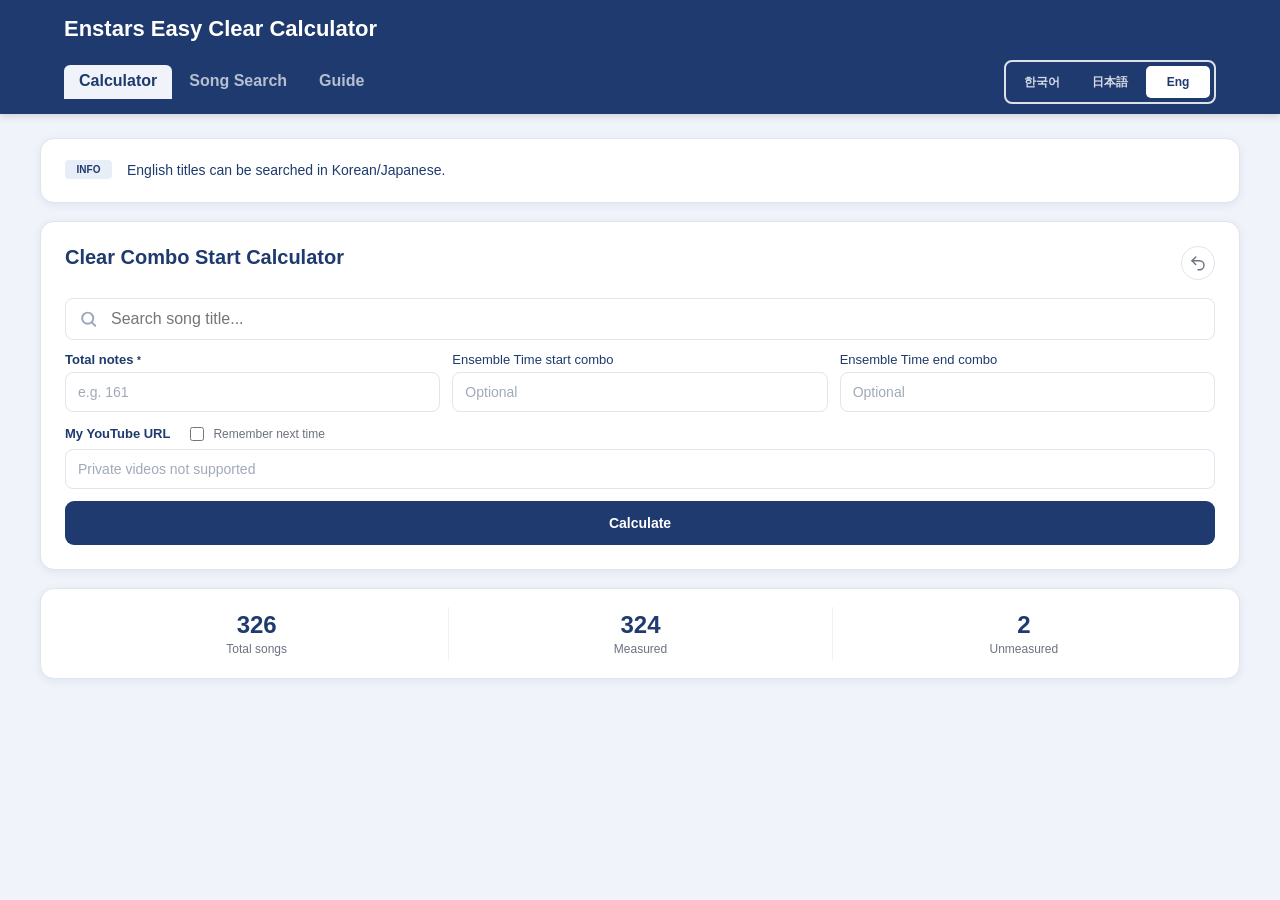
==== commit 8c393fb9: "탭1 공지 패딩 10px 조정" ====
--- a/index.html
+++ b/index.html
@@ -10,8 +10,8 @@
     <link rel="manifest" href="manifest.webmanifest" />
     <link rel="apple-touch-icon" href="icons/apple-touch-icon.png" />
     <title>앙스타 이지작 계산기</title>
-    <script type="module" crossorigin src="./assets/index-hR078Rut.js"></script>
-    <link rel="stylesheet" crossorigin href="./assets/index-DkuKJv2E.css">
+    <script type="module" crossorigin src="./assets/index-Cnh_0gs9.js"></script>
+    <link rel="stylesheet" crossorigin href="./assets/index-D2GyD1Gs.css">
   </head>
   <body>
     <div id="root"></div>
--- a/assets/index-D2GyD1Gs.css
+++ b/assets/index-D2GyD1Gs.css
@@ -0,0 +1 @@
+:root{color-scheme:light;--navy: #1e3a6e;--navy-light: #2a4d8f;--navy-pale: #e8eef8;--bg: #f0f3f9;--page-bg: #f7f9fc;--white: #ffffff;--border: #e0e4ed;--border-light: #f0f2f7;--text-main: #1e3a6e;--text-sub: #6b7280;--text-muted: #a0aab8;--input-bg: #f4f6fb;--accent: #2a4d8f;--amber: #fbbf24;--surface-tint: #f8faff;--shadow: 0 2px 8px rgba(30, 58, 110, .08);--shadow-md: 0 4px 16px rgba(30, 58, 110, .1);--scoutA-pre: #7dd3fc;--scoutA-start: #2563eb;--scoutB-pre: #86efac;--scoutB-start: #16a34a;--event-pre: #fca5a5;--event-start: #dc2626;font-family:Noto Sans KR,Noto Sans JP,-apple-system,BlinkMacSystemFont,Segoe UI,sans-serif}*{box-sizing:border-box}body{margin:0;min-width:320px;min-height:100vh;background:var(--bg);color:var(--text-main)}button{font:inherit}button:focus-visible,input:focus-visible,select:focus-visible{outline:2px solid var(--navy-light);outline-offset:2px}.app-shell{width:100%;margin:0;padding:0 0 56px}.app-nav{position:sticky;top:0;z-index:80;display:block;width:100%;margin:0;padding:0;background:var(--navy);color:var(--white);border-radius:0;box-shadow:0 2px 8px #00000026}.app-nav-inner{max-width:1200px;margin:0 auto;padding:0 24px}.app-nav-brand-row{display:flex;align-items:center;padding:14px 0 10px}.app-nav-bottom-row{display:flex;align-items:center;justify-content:space-between;gap:16px;padding:4px 0 10px}.app-kicker,.app-subtitle,.section-label,.placeholder-card p,.result-song-meta{margin:0}.app-kicker{color:#ffffffb8;font-size:12px;font-weight:700}h1{margin:2px 0 4px;font-size:22px;line-height:1.2}.app-subtitle{color:#ffffffc7;font-size:13px;line-height:1.45}.language-switcher{display:flex;gap:4px;padding:4px;background:transparent;border:2px solid rgba(255,255,255,.85);border-radius:8px;flex-shrink:0}.language-switcher button{min-width:64px;height:32px;padding:0 10px;border:0;border-radius:5px;background:transparent;color:#ffffffd1;cursor:pointer;font-size:12px;font-weight:800;transition:background .2s,color .2s}.language-switcher button.active{background:var(--white);color:var(--navy)}.language-switcher button:not(.active):hover{background:#ffffff29;color:var(--white)}.preview-panel{width:min(1200px,calc(100% - 48px));margin:24px auto 0;padding:0;border:0;border-radius:0;background:transparent;box-shadow:none}.app-state-panel{padding-top:24px}.tab-preview{display:flex;gap:2px;flex:0 1 auto;padding:0;margin:0;border-bottom:0;border-radius:0;background:transparent}.tab-preview button{display:flex;align-items:center;justify-content:center;flex:0 0 auto;min-height:34px;padding:6px 15px;border:0;border-bottom:2px solid transparent;border-radius:6px 6px 0 0;background:transparent;color:#ffffffad;cursor:default;font-weight:800;transition:background .2s,color .2s,border-color .2s}.tab-preview button.active{background:var(--bg);color:var(--navy);border-bottom-color:var(--bg);box-shadow:none}.tab-preview button:not(.active){background:transparent}.tab-preview button:not(.active):hover{background:#ffffff14;color:#ffffffeb;cursor:pointer}.tab-preview button:focus-visible{outline:0}.placeholder-card{padding:24px;border:.5px solid var(--border);border-radius:14px;background:var(--white);box-shadow:var(--shadow)}.predict-notice-card{margin-bottom:18px;padding:10px 24px;border:.5px solid var(--border);border-radius:14px;background:var(--white);box-shadow:var(--shadow)}.card-label-row{display:flex;align-items:flex-start;justify-content:space-between;gap:16px;margin-bottom:18px}.section-label{color:var(--navy-light);font-size:12px;font-weight:900;text-transform:uppercase;letter-spacing:.6px}.placeholder-card h2{margin:0;color:var(--navy);font-size:20px}.placeholder-card p{color:var(--text-sub);line-height:1.65}.info-tab{display:grid;gap:24px}.info-grid{display:grid;grid-template-columns:repeat(2,minmax(0,1fr));gap:16px}.info-card{min-width:0;padding:24px;border:.5px solid var(--border);border-radius:14px;background:var(--white);box-shadow:var(--shadow)}.info-card:first-child{grid-column:1 / -1}.contact-card,.schedule-card{grid-column:1}.install-card{grid-column:2;grid-row:2 / span 2}.info-card-title{display:flex;align-items:center;gap:8px;margin-bottom:12px;color:var(--navy)}.info-card-title h2{margin:0;font-size:16px;font-weight:900;letter-spacing:0}.info-card-icon{flex:0 0 auto;width:20px;height:20px;color:var(--navy);opacity:.72;stroke:currentColor;stroke-width:2;stroke-linecap:round;stroke-linejoin:round}.info-text{color:var(--text-sub);font-size:13px;line-height:1.75}.info-text p{margin:0 0 8px}.info-text p:last-child{margin-bottom:0}.info-text strong,.notice-list strong{color:var(--text-main);font-weight:900}.notice-list{display:grid;margin:0;padding:0;list-style:none}.notice-list li{display:flex;align-items:flex-start;gap:15px;padding:10px 0;border-bottom:1px solid #e8eaf0;color:var(--text-main);font-size:14px;line-height:1.6}.notice-list li:last-child{border-bottom:0}.notice-badge{flex:0 0 47px;width:47px;margin-top:1px;padding:2px 0;border-radius:4px;font-size:10px;font-weight:900;line-height:1.5;text-align:center}.badge-info{background:var(--navy-pale);color:var(--navy)}.badge-note{background:#ede9fe;color:#6d28d9}.badge-wish{background:#fce4ec;color:#c2185b}.contact-box{display:flex;align-items:center;gap:12px;margin-top:12px;padding:14px 18px;border:1px solid var(--border);border-radius:10px;background:transparent;color:var(--text-main);text-decoration:none;transition:background .15s,border-color .15s,transform .15s}.contact-box:hover{border-color:var(--text-muted);background:var(--surface-tint);transform:translateY(-1px)}.contact-icon{display:flex;align-items:center;justify-content:center;flex:0 0 auto;width:32px;height:32px;border-radius:8px;background:var(--navy);color:var(--white)}.contact-icon .info-card-icon{width:16px;height:16px;color:currentColor;opacity:1}.contact-email{color:var(--text-main);font-size:13px;font-weight:900}.cal-open-btn,.download-btn{display:inline-flex;align-items:center;justify-content:center;gap:6px;min-height:36px;border-radius:8px;cursor:pointer;font:inherit;font-weight:800;transition:background .15s,border-color .15s,color .15s,transform .15s}.cal-open-btn{width:100%;margin-top:2px;padding:7px 14px;border:1px solid var(--border);background:transparent;color:var(--text-main);font-size:12px}.cal-open-btn:hover{background:var(--surface-tint);border-color:var(--text-muted);transform:translateY(-1px)}.cal-open-icon{width:13px;height:13px;stroke:currentColor;stroke-width:2;stroke-linecap:round;stroke-linejoin:round}.download-btn{margin-bottom:12px;padding:8px 20px;border:0;background:var(--navy);color:var(--white);font-size:14px}.download-btn:hover{background:var(--navy-light)}.install-guide{display:grid;gap:18px}.install-block{min-width:0}.install-platform{color:var(--text-main);font-size:15px}.install-steps{margin:0;padding-left:18px;color:var(--text-main);font-size:13px;line-height:1.9}.info-image-card{width:min(480px,100%);margin:0 auto;padding:12px;border-radius:12px;background:var(--white);box-shadow:0 2px 12px #0000001a}.info-image-card img{display:block;width:100%;border-radius:8px}.cal-modal{position:fixed;inset:0;z-index:400;display:none;align-items:center;justify-content:center;padding:16px;background:#00000073}.cal-modal.open{display:flex}.cal-modal-box{width:min(380px,100%);padding:24px;border:.5px solid var(--border);border-radius:16px;background:var(--white);box-shadow:0 8px 32px #1e3a6e2e}.cal-hd{display:flex;align-items:center;justify-content:space-between;gap:16px;margin-bottom:20px}.cal-month-lbl{color:var(--navy);font-size:16px;font-weight:900}.cal-nav-btns{display:flex;gap:6px}.cal-nav-btns button{display:flex;align-items:center;justify-content:center;width:28px;height:28px;padding:0;border:1px solid var(--border);border-radius:7px;background:var(--bg);color:var(--text-sub);cursor:pointer;font-size:16px;line-height:1;transition:background .15s,color .15s}.cal-nav-btns button:hover{background:var(--navy-pale);color:var(--navy)}.cal-grid{display:grid;grid-template-columns:repeat(7,minmax(0,1fr));gap:2px}.cal-dow{padding:6px 0;color:var(--text-muted);font-size:10px;font-weight:900;letter-spacing:.5px;text-align:center}.cal-dow.sun,.cal-cell.sun .cal-day-num{color:#ef4444}.cal-dow.sat,.cal-cell.sat .cal-day-num{color:#3b82f6}.cal-cell{position:relative;display:flex;align-items:center;flex-direction:column;min-height:52px;padding:6px 2px 8px;border-radius:8px;cursor:default;transition:background .15s}.cal-cell:not(.empty):hover,.cal-cell.tooltip-open{background:var(--navy-pale)}.cal-cell.has-events{cursor:pointer}.cal-cell.has-events:focus-visible{outline:2px solid var(--navy-light);outline-offset:2px}.cal-cell.empty{pointer-events:none}.cal-day-num{margin-bottom:5px;color:var(--text-main);font-size:13px;font-weight:700;line-height:1}.cal-cell.today .cal-day-num{display:flex;align-items:center;justify-content:center;width:22px;height:22px;border-radius:50%;background:var(--navy);color:var(--white);font-size:12px}.cal-dots{display:flex;flex-wrap:wrap;justify-content:center;gap:3px;max-width:36px}.cal-dot,.cal-legend-dot,.cal-rule-dot{flex:0 0 auto;border-radius:50%}.cal-dot{width:7px;height:7px}.cal-legend-dot,.cal-rule-dot{width:9px;height:9px}.cal-dot-scoutA-pre{background:var(--scoutA-pre)}.cal-dot-scoutA-start{background:var(--scoutA-start)}.cal-dot-scoutB-pre{background:var(--scoutB-pre)}.cal-dot-scoutB-start{background:var(--scoutB-start)}.cal-dot-event-pre{background:var(--event-pre)}.cal-dot-event-start{background:var(--event-start)}.cal-tooltip{position:absolute;top:-12px;left:50%;z-index:10;padding:5px 9px;border-radius:6px;background:var(--navy);box-shadow:0 2px 8px #00000026;color:var(--white);font-size:10px;font-weight:500;line-height:1.6;pointer-events:none;text-align:center;transform:translate(-50%,-100%);white-space:pre}.cal-legend{display:grid;gap:8px;margin-top:16px;padding-top:14px;border-top:.5px solid var(--border)}.cal-legend-top{display:flex;flex-wrap:wrap;gap:14px}.cal-legend-item,.cal-legend-rule{display:flex;align-items:center;gap:6px;color:var(--text-sub);font-size:11px}.cal-legend-rule{color:var(--text-muted)}.reset-btn{display:inline-flex;align-items:center;justify-content:center;width:34px;height:34px;padding:0;border:1px solid var(--border);border-radius:50%;background:var(--white);color:var(--text-sub);cursor:pointer}.reset-btn svg{stroke:currentColor;stroke-width:1.9;stroke-linecap:round;stroke-linejoin:round}.reset-btn:hover{color:var(--navy);border-color:var(--navy-pale);background:var(--navy-pale)}.prediction-form{display:grid;grid-template-columns:repeat(3,minmax(0,1fr));gap:12px;margin-top:18px}.search-row{position:relative;display:grid;grid-column:1 / -1;gap:8px}.song-search-box,.song-search-input-wrap{position:relative}.song-search-icon{position:absolute;top:50%;left:14px;display:inline-flex;color:#9aa8bd;pointer-events:none;transform:translateY(-50%)}.song-search-icon svg{stroke:currentColor;stroke-width:2.4;stroke-linecap:round;stroke-linejoin:round}.song-search-input{width:100%;height:42px;padding:0 38px 0 45px;border:1.5px solid var(--border);border-radius:8px;outline:none;background:var(--white);color:var(--text-main);font-size:16px}.song-search-clear{position:absolute;top:50%;right:10px;width:22px;height:22px;border:0;border-radius:50%;background:transparent;color:var(--text-muted);cursor:pointer;font-size:18px;line-height:1;transform:translateY(-50%)}.song-search-clear:hover{color:var(--navy);background:var(--navy-pale)}.song-search-input:focus{border-color:var(--navy);box-shadow:0 0 0 3px #1e3a6e14}.song-search-results{position:absolute;z-index:20;top:calc(100% + 8px);left:0;right:0;max-height:280px;overflow-y:auto;border:1px solid var(--border);border-radius:12px;background:var(--white);box-shadow:var(--shadow-md)}.song-search-results button{display:grid;width:100%;gap:4px;padding:14px 18px;border:0;border-bottom:.5px solid var(--border-light);background:transparent;color:var(--text-main);cursor:pointer;text-align:left}.song-search-results button:hover{background:var(--navy-pale)}.song-search-title{overflow:hidden;color:var(--navy);font-size:14px;font-weight:700;text-overflow:ellipsis;white-space:nowrap}.song-search-subtitle{overflow:hidden;color:var(--text-muted);font-size:13px;font-weight:600;text-overflow:ellipsis;white-space:nowrap}.song-search-meta{display:flex;align-items:center;gap:8px;min-width:0;overflow:hidden;color:var(--text-sub);font-size:13px;font-weight:600}.song-search-type{display:inline-flex;align-items:center;min-height:22px;padding:2px 8px;border-radius:6px;font-weight:800}.song-search-empty{padding:16px 14px;color:var(--text-muted);text-align:center;font-size:13px}.selected-song{display:flex;align-items:center;gap:8px;min-width:0;min-height:34px;padding:7px 10px;border:1px solid var(--border-light);border-radius:8px;background:var(--navy-pale);color:var(--text-main);font-size:12px}.selected-song span{color:var(--text-sub);font-weight:700}.selected-song strong{min-width:0;overflow:hidden;text-overflow:ellipsis;white-space:nowrap}.selected-song button{margin-left:auto;border:0;background:transparent;color:var(--navy);cursor:pointer;font-size:12px;font-weight:800}.input-group{display:grid;gap:5px;min-width:0}.input-group span{color:var(--text-main);font-size:13px;font-weight:600}.input-group.et-combo-field span{font-weight:400}.input-group strong{color:var(--navy);font-size:10px}.num-input{width:100%;height:40px;padding:0 12px;border:1.5px solid var(--border);border-radius:8px;outline:none;background:var(--white);color:var(--text-main);font-size:14px;font-weight:500}.num-input:focus{border-color:var(--navy);box-shadow:0 0 0 3px #1e3a6e14}.num-input:disabled{background:var(--border-light);color:var(--text-muted);cursor:not-allowed;opacity:1}.num-input::placeholder{color:var(--text-muted);font-weight:400}.num-input.error{border-color:#ef4444}.predict-btn{grid-column:1 / -1;width:100%;height:44px;border:0;border-radius:9px;background:var(--navy);color:var(--white);cursor:pointer;font-size:14px;font-weight:700}.predict-btn:hover{background:var(--navy-light)}.predict-error{display:none;margin-top:12px;padding:10px 14px;border:1px solid #fecaca;border-radius:8px;background:#fef2f2;color:#dc2626;font-size:13px}.predict-error.visible{display:block}.result-card{display:none;margin-top:18px;padding:24px;border:.5px solid var(--border);border-radius:14px;background:var(--white);box-shadow:var(--shadow)}.result-card.visible{display:block}.result-header{display:flex;align-items:flex-start;justify-content:space-between;gap:14px}.result-header>div{flex:1;min-width:0}.result-song-title{margin:0 0 12px;color:var(--navy)!important;font-size:17px;font-weight:800;line-height:1.25;overflow:hidden;text-overflow:ellipsis;white-space:nowrap}.result-song-meta{display:flex;align-items:center;gap:8px;color:var(--text-main);font-size:15px;font-weight:500}.result-mode-badge{display:inline-block;min-width:80px;padding:6px 16px;border-radius:10px;text-align:center;font-size:14px;font-weight:700}.result-mode-badge.predicted{background:var(--navy-pale);color:var(--navy)}.result-mode-badge.measured{background:#d1fae5;color:#065f46}.combo-display{display:flex;align-items:baseline;justify-content:center;gap:10px;padding:52px 0 22px}.combo-num{color:var(--navy);font-size:52px;font-weight:700;line-height:1.1}.combo-word,.combo-unit{color:var(--navy);font-size:20px;font-weight:600}.combo-unit{opacity:.55}.bar-section{position:relative;width:85%;margin:12px auto 14px;padding:62px 0 12px}.bar-section.has-custom{padding-bottom:12px}.bar-section.has-custom .bar-legend{margin-top:44px}.bar-track{display:flex;height:28px;overflow:hidden;background:#e5e7eb}.bar-left,.bar-right{height:100%;background:#d1d5db}.bar-et{height:100%;background:var(--amber)}.bar-marker{position:absolute;top:0;display:flex;flex-direction:column;align-items:center;transform:translate(-50%)}.bar-marker-label{padding:4px 10px;border-radius:4px;background:#dce6f5;color:#1e4a8a;font-size:13px;font-weight:700;white-space:nowrap}.bar-marker-line{width:2px;height:20px;background:#4a6fa5}.bar-marker-arrow{width:0;height:0;border-top:7px solid #4a6fa5;border-right:6px solid transparent;border-left:6px solid transparent}.bar-edge-marker{position:absolute;top:0;display:flex;flex-direction:column}.bar-edge-marker.left-edge{left:0;align-items:flex-start}.bar-edge-marker.right-edge{right:0;align-items:flex-end}.bar-edge-marker-label{min-width:36px;padding:3px 8px;background:#eaecef;color:#6b7280;font-size:12px;font-weight:700;text-align:center}.bar-edge-marker-line{width:1px;height:42px;background:#eaecef}.bar-labels{position:relative;height:20px;margin-top:6px}.bar-lbl{position:absolute;color:var(--text-sub);font-size:12px;font-weight:600;transform:translate(-50%);white-space:nowrap}.bar-lbl.above{top:-58px}.bar-legend{display:flex;gap:16px;margin-top:14px;padding-top:8px;border-top:.5px solid var(--border-light)}.legend-item{display:flex;align-items:center;gap:5px;color:var(--text-sub);font-size:12px;font-weight:500}.legend-dot{width:10px;height:10px;flex-shrink:0;border-radius:2px}.legend-dot.clear{background:#7a94bf}.legend-dot.et{border:1px solid #d97706;background:var(--amber)}.bar-custom-marker{position:absolute;top:90px;display:flex;flex-direction:column;align-items:center;transform:translate(-50%);pointer-events:none}.bar-custom-marker-arrow{width:0;height:0;border-bottom:7px solid;border-right:6px solid transparent;border-left:6px solid transparent}.bar-custom-marker-line{width:2px;height:26px}.bar-custom-marker-label{padding:2px 7px;border-radius:3px;border:1.5px solid;background:var(--bg);font-size:12px;font-weight:700;white-space:nowrap}.my-youtube-group{grid-column:1 / -1}.my-youtube-input-wrap{position:relative}.my-youtube-input-wrap .num-input{padding-right:36px}.my-youtube-clear{position:absolute;top:50%;right:10px;width:22px;height:22px;border:0;border-radius:50%;background:transparent;color:var(--text-muted);cursor:pointer;font-size:18px;line-height:1;transform:translateY(-50%)}.my-youtube-clear:hover{color:var(--navy);background:var(--navy-pale)}.my-youtube-label-row{display:flex;align-items:center;gap:8px}.my-youtube-label-row>span{margin-right:8px}.my-youtube-remember{display:flex;align-items:center;gap:6px;cursor:pointer;font-size:12px;font-weight:400;color:var(--text-sub);-webkit-user-select:none;user-select:none}.my-youtube-remember input[type=checkbox]{width:14px;height:14px;cursor:pointer;accent-color:var(--navy);flex-shrink:0}.my-points-section{margin-top:2px;padding-top:10px;border-top:.5px solid var(--border-light)}.my-points-row{display:flex;align-items:center;gap:8px;margin-bottom:6px}.my-points-dot{width:9px;height:9px;border-radius:50%;flex-shrink:0}.my-points-input{width:68px;padding:4px 6px;border:1px solid var(--border);border-radius:4px;font-size:14px;font-weight:600;color:var(--text-main);background:var(--bg);text-align:center;-moz-appearance:textfield}.my-points-input.invalid{border-color:#ef4444;color:#ef4444}.my-points-input::-webkit-inner-spin-button,.my-points-input::-webkit-outer-spin-button{-webkit-appearance:none}.my-points-sep{color:var(--border);font-size:14px;flex-shrink:0}.my-points-note{flex:1;min-width:0;padding:4px 6px;border:1px solid var(--border);border-radius:4px;font-size:13px;color:var(--text-sub);background:var(--bg)}.my-points-remove{background:none;border:none;color:var(--text-sub);cursor:pointer;font-size:18px;line-height:1;padding:0 4px}.my-points-remove:hover{color:var(--text-main)}.my-points-add{display:block;width:100%;padding:6px;background:none;border:1px dashed var(--border);border-radius:4px;color:var(--text-sub);font-size:13px;cursor:pointer;text-align:center}.my-points-add:hover{border-color:var(--text-sub);color:var(--text-main)}.video-section{margin-top:22px}.video-label{display:block;margin-bottom:8px;color:var(--text-main);font-size:14px;font-weight:700}.video-thumb-wrap{position:relative;display:block;width:100%;overflow:hidden;padding:0;border:0;border-radius:10px;aspect-ratio:16 / 9;background:#111;cursor:pointer}.video-thumb-wrap img,.video-thumb-wrap iframe{display:block;width:100%;height:100%;border:0;object-fit:cover}.video-play-overlay{position:absolute;inset:0;display:flex;align-items:center;justify-content:center}.video-play-circle{display:flex;align-items:center;justify-content:center;width:60px;height:60px;border-radius:50%;background:#ffffffeb;box-shadow:0 2px 12px #0000004d}.video-play-icon{width:22px;height:22px;margin-left:4px;color:var(--navy);fill:var(--navy)}.video-yt-badge{position:absolute;right:10px;bottom:10px;padding:3px 8px;border-radius:4px;background:#000000a6;color:var(--white);font-size:10px}.stats-card{margin-top:18px;padding:18px 24px;border:.5px solid var(--border);border-radius:14px;background:var(--white);box-shadow:var(--shadow)}.stats-grid{display:grid;grid-template-columns:repeat(3,1fr)}.stat-item{padding:4px 8px;text-align:center}.stat-item+.stat-item{border-left:.5px solid var(--border-light)}.stat-val{color:var(--navy);font-size:24px;font-weight:800}.stat-lbl{margin-top:3px;color:var(--text-sub);font-size:12px}.songs-layout{display:grid;grid-template-columns:240px minmax(0,1fr);gap:18px;align-items:start}.songs-sidebar,.table-panel{border:.5px solid var(--border);border-radius:14px;background:var(--white);box-shadow:var(--shadow)}.songs-sidebar{display:grid;gap:18px;padding:20px}.sidebar-section{display:grid;gap:8px}.sidebar-hint{display:none;padding:10px 12px;border-radius:8px;background:var(--surface-tint);color:var(--text-main);border:1px solid var(--navy-pale);font-size:12px;font-weight:700;line-height:1.45}.sidebar-title{color:var(--navy);font-size:13px;font-weight:800;text-transform:uppercase}.type-chips,.filter-chip-grid{display:flex;flex-wrap:wrap;gap:6px}.type-chip,.filter-chip,.unit-reset-btn,.natural-sort-btn,.paging-bar button{min-height:30px;border:1px solid transparent;border-radius:7px;cursor:pointer;font-size:12px;font-weight:800}.type-chip{padding:4px 9px}.filter-chip{padding:4px 11px;border-color:var(--border);background:var(--surface-tint);color:var(--text-main)}.filter-chip.active{border-color:var(--navy);background:var(--navy);color:var(--white)}.duration-sort-row{display:flex;flex-wrap:wrap;gap:6px}.duration-sort-row .filter-chip.active{border-color:#d4e4fc;background:#d4e4fc;color:#0c4a6e}.unit-reset-btn{justify-self:start;padding:4px 10px;border-color:var(--border);background:var(--white);color:var(--text-sub)}.unit-reset-btn:hover,.natural-sort-btn:hover,.paging-bar button:not(:disabled):hover{border-color:var(--navy-pale);background:var(--navy-pale);color:var(--navy)}.table-panel{overflow:hidden}.table-search-bar{border-bottom:1px solid var(--border-light);background:var(--white)}.table-search-top{display:flex;align-items:center;gap:10px;padding:12px 20px}.search-mode-select,.table-search-input{height:38px;border:1.5px solid var(--border);border-radius:8px;outline:none;background:var(--white);color:var(--text-main);font:inherit;font-size:13px}.search-mode-select{flex-shrink:0;min-width:112px;padding:0 8px;cursor:pointer}.table-search-wrap{position:relative;flex:1}.table-search-input{width:100%;padding:0 34px 0 12px}.search-mode-select:focus,.table-search-input:focus{border-color:var(--navy);box-shadow:0 0 0 3px #1e3a6e14}.table-clear-btn{position:absolute;top:50%;right:8px;width:22px;height:22px;border:0;border-radius:50%;background:transparent;color:var(--text-muted);cursor:pointer;transform:translateY(-50%)}.natural-sort-btn{display:inline-flex;align-items:center;justify-content:center;width:38px;border-color:var(--border);background:var(--white);color:var(--navy)}.natural-sort-btn svg{stroke:currentColor;stroke-width:2;stroke-linecap:round;stroke-linejoin:round}.unit-filter-panel{display:grid;gap:8px;padding:0 20px 14px}.unit-filter-inner{display:grid;gap:4px}.unit-filter-line{display:flex;flex-wrap:wrap;gap:3px 8px;padding-top:5px;border-top:1px solid var(--border-light)}.unit-filter-line:first-child{border-top:0}.unit-filter-item{display:inline-flex;align-items:center;gap:5px;min-height:25px;padding:2px 6px;border-radius:5px;color:var(--text-main);cursor:pointer;font-size:12px}.unit-filter-item:hover{background:var(--navy-pale)}.unit-filter-item input{width:13px;height:13px;accent-color:var(--navy)}.songs-table-wrap{overflow-x:auto;overflow-y:hidden;-webkit-overflow-scrolling:touch}.songs-table{width:100%;min-width:800px;border-collapse:collapse;table-layout:fixed}.songs-table th,.songs-table td{overflow:hidden;padding:10px 12px;border-bottom:.5px solid var(--border-light);color:var(--text-main);font-size:13px;text-overflow:ellipsis;vertical-align:middle}.songs-table th{background:var(--navy-pale);color:var(--text-main);text-align:left;text-overflow:clip;white-space:nowrap}.songs-table th:nth-child(1){width:112px}.songs-table th:nth-child(2){width:157px}.songs-table th:nth-child(4),.songs-table th:nth-child(6){width:96px;text-align:center}.songs-table th:nth-child(5){width:108px;text-align:center}.songs-table th:nth-child(7){width:78px;text-align:center}.songs-table th button{display:inline-flex;align-items:center;gap:3px;border:0;background:transparent;color:inherit;cursor:pointer;font-size:12px;font-weight:900;text-transform:uppercase}.songs-table tbody tr:hover td{background:var(--surface-tint)}.type-badge{display:inline-flex;align-items:center;min-height:22px;padding:2px 8px;border-radius:999px;font-size:11px;font-weight:800}.col-title{position:relative;overflow:hidden!important;font-weight:700}.desktop-thumb-preview{position:fixed;z-index:90;width:294px;height:294px;padding:6px;border:1px solid var(--border);border-radius:12px;background:var(--white);box-shadow:var(--shadow-md);pointer-events:none}.desktop-thumb-preview img{display:block;width:100%;height:100%;border-radius:8px;background:#000;object-fit:cover}.title-thumb-popover{position:absolute;z-index:30;top:50%;left:calc(100% + 18px);width:280px;height:280px;padding:6px;border:1px solid var(--border);border-radius:12px;background:var(--white);box-shadow:var(--shadow-md);opacity:0;pointer-events:none;transform:translate(8px,-50%);transition:opacity .15s,transform .15s}.title-thumb-popover img{display:block;width:100%;height:100%;border-radius:8px;background:#000;object-fit:cover}.col-title:hover .title-thumb-popover,.col-title:focus-within .title-thumb-popover{opacity:1;transform:translateY(-50%)}.mobile-thumb-backdrop{display:none}.song-title-inner{display:block;max-width:100%}.song-title-text{display:block;min-width:0;overflow:hidden;text-overflow:ellipsis;white-space:nowrap}.col-num,.col-dur,.col-video{text-align:center}.col-video a{display:inline-flex;align-items:center;justify-content:center;width:28px;height:28px;border:0;border-radius:6px;background:var(--white);color:var(--navy);text-decoration:none;opacity:.72;transition:background-color .15s,opacity .15s}.col-video a:hover{background:var(--navy-pale);opacity:1}.col-video a svg{stroke:currentColor;stroke-width:2;stroke-linecap:round;stroke-linejoin:round}.col-video span{color:var(--text-muted)}.clear-dot{display:inline-block;width:7px;height:7px;margin-right:5px;border-radius:50%;background:#d1d5db;vertical-align:middle}.clear-dot.measured{background:#059669}.table-empty{padding:42px;color:var(--text-muted);text-align:center}.table-footer{display:grid;grid-template-columns:1fr auto 1fr;align-items:center;gap:12px;padding:12px 20px;border-top:1px solid var(--border-light);color:var(--text-sub);font-size:12px;font-weight:700}.table-footer>span{grid-column:3;justify-self:end}.mobile-song-list{display:none}.paging-bar{grid-column:2;display:flex;align-items:center;justify-self:center;gap:5px}.paging-bar button{min-width:32px;padding:0 8px;border-color:var(--border);background:var(--white);color:var(--text-main)}.paging-bar button.active{border-color:var(--navy);background:var(--navy);color:var(--white)}.paging-bar button:disabled{color:var(--text-muted);cursor:not-allowed;opacity:.55}@media(max-width:980px){.songs-layout,.info-grid{grid-template-columns:1fr}.contact-card,.schedule-card,.install-card{grid-column:auto;grid-row:auto}}@media(max-width:640px){.app-nav-inner{padding:0 16px}.app-nav-brand-row{padding:14px 0 8px}.app-nav-bottom-row{align-items:stretch;flex-direction:column;gap:8px;padding:4px 0 10px}.language-switcher{order:1;align-self:flex-end}.preview-panel{width:min(100% - 16px,1200px);margin-top:16px}.tab-preview{order:2;gap:2px;overflow-x:auto}.tab-preview button{min-height:36px;padding:6px 12px;font-size:13px}.card-label-row{flex-direction:column}.predict-card .card-label-row,.result-header{flex-direction:row}.result-header{align-items:flex-start}.prediction-form{grid-template-columns:1fr}.combo-display{justify-content:center;gap:7px}.combo-num{font-size:44px}.songs-layout{grid-template-columns:1fr;gap:14px}.songs-sidebar{gap:14px;padding:16px;border-radius:12px}.table-footer{grid-template-columns:1fr;justify-items:center}.table-footer>span{grid-column:1;grid-row:2;justify-self:center}.paging-bar{grid-column:1;grid-row:1}.table-search-top{align-items:center;flex-direction:row;gap:6px;padding:10px 12px}.search-mode-select{flex:0 0 118px;width:118px;padding:0 6px;font-size:16px}.table-search-wrap{min-width:0}.table-search-input{height:36px;font-size:16px}.song-search-input{height:42px;font-size:16px}.num-input{font-size:16px}.song-search-icon{left:14px}.song-search-clear{right:10px;font-size:18px}.natural-sort-btn{flex:0 0 36px;width:36px;height:36px}.songs-table-wrap{display:none;overflow-x:visible;padding:12px;background:var(--surface-tint)}.mobile-song-list{display:grid;gap:14px;padding:12px;background:var(--surface-tint)}.mobile-song-card{position:relative;display:grid;gap:14px;padding:16px;border:.5px solid var(--border);border-radius:12px;background:var(--white);box-shadow:var(--shadow)}.mobile-song-top{display:flex;align-items:center;justify-content:space-between;gap:12px}.mobile-song-meta{display:flex;align-items:center;min-width:0;gap:8px}.mobile-song-unit{min-width:0;overflow:hidden;color:var(--navy);font-size:15px;font-weight:900;text-overflow:ellipsis;white-space:nowrap}.mobile-video-link{display:inline-flex;align-items:center;justify-content:center;flex:0 0 40px;width:40px;height:40px;border:.5px solid var(--border-light);border-radius:10px;background:var(--surface-tint);color:var(--navy);text-decoration:none}.mobile-video-link svg{stroke:currentColor;stroke-width:2;stroke-linecap:round;stroke-linejoin:round}.mobile-no-video{display:inline-flex;align-items:center;justify-content:center;flex:0 0 40px;width:40px;height:40px;color:var(--text-muted);font-size:18px;font-weight:700}.mobile-song-title{position:relative;display:block;width:100%;overflow:visible;padding:0;border:0;background:transparent;color:var(--navy);cursor:pointer;font:inherit;font-size:20px;font-weight:900;line-height:1.35;text-align:left}.mobile-song-title .song-title-text{white-space:normal}.mobile-thumb-backdrop{position:fixed;inset:0;z-index:80;display:flex;align-items:center;justify-content:center;padding:18px;background:#0f172a2e}.mobile-thumb-modal{width:min(82vw,340px);aspect-ratio:1;padding:6px;border:1px solid var(--border);border-radius:14px;background:var(--white);box-shadow:var(--shadow-md)}.mobile-thumb-modal img{display:block;width:100%;height:100%;border-radius:10px;background:#000;object-fit:cover}.mobile-song-stats{display:grid;grid-template-columns:repeat(3,minmax(0,1fr));padding-top:12px;border-top:1px solid var(--border-light)}.mobile-song-stats div{display:grid;gap:6px;min-width:0;padding:0 8px;border-left:1px solid var(--border-light);text-align:center}.mobile-song-stats div:first-child{border-left:0}.mobile-song-stats span{color:var(--navy);font-size:13px;font-weight:900}.mobile-song-stats strong{color:var(--navy);font-size:19px;font-weight:500}.mobile-table-empty{padding:32px 12px;border-radius:12px;background:var(--white);color:var(--text-muted);text-align:center}.songs-table{min-width:0;border-collapse:separate}.songs-table,.songs-table thead,.songs-table tbody,.songs-table tr,.songs-table td{display:block}.songs-table thead{position:absolute;width:1px;height:1px;overflow:hidden;clip:rect(0 0 0 0);white-space:nowrap}.songs-table tbody{display:grid;gap:12px}.songs-table tbody tr{display:grid;grid-template-columns:repeat(2,minmax(0,1fr));gap:9px 12px;padding:13px;border:.5px solid var(--border);border-radius:10px;background:var(--white);box-shadow:var(--shadow)}.songs-table tbody tr:hover td{background:transparent}.songs-table td{display:flex;align-items:center;justify-content:space-between;gap:10px;min-width:0;padding:0;border-bottom:0;overflow:visible;text-align:right;text-overflow:clip;white-space:normal}.songs-table td:before{content:attr(data-label);flex:0 0 auto;color:var(--text-sub);font-size:11px;font-weight:800;text-transform:uppercase}.songs-table .col-title{grid-column:1 / -1;order:-2;justify-content:flex-start;color:var(--text-main);font-size:15px;font-weight:900;line-height:1.35;text-align:left;word-break:keep-all;overflow-wrap:anywhere}.songs-table .col-title .song-title-text{white-space:normal}.songs-table .col-title .title-thumb-popover{position:absolute;left:0;top:calc(100% + 4px);width:min(72vw,260px);height:min(72vw,260px)}.songs-table .col-title:before{content:none}.songs-table .col-type,.songs-table .col-unit{order:-1;justify-content:flex-start}.songs-table .col-unit{color:var(--text-sub);font-size:12px;font-weight:800;text-align:left}.songs-table .col-unit:before,.songs-table .col-type:before{content:none}.songs-table .col-num,.songs-table .col-dur,.songs-table .col-video{min-height:30px;padding-top:9px;border-top:1px solid var(--border-light)}.songs-table .col-video a{width:28px;height:28px;background:var(--white)}.table-empty{grid-column:1 / -1;justify-content:center;padding:32px 12px;text-align:center}.table-empty:before{content:none}.paging-bar{flex-wrap:wrap}.info-tab{gap:18px}.info-card{padding:18px;border-radius:12px}.notice-list li{gap:10px;font-size:13px}.notice-badge{flex-basis:43px;width:43px}.cal-modal{padding:10px}.cal-modal-box{padding:18px}.cal-cell{min-height:48px}.cal-tooltip{left:50%;max-width:170px;transform:translate(-50%,-100%)}.cal-legend-top,.cal-legend-rule{gap:10px}}
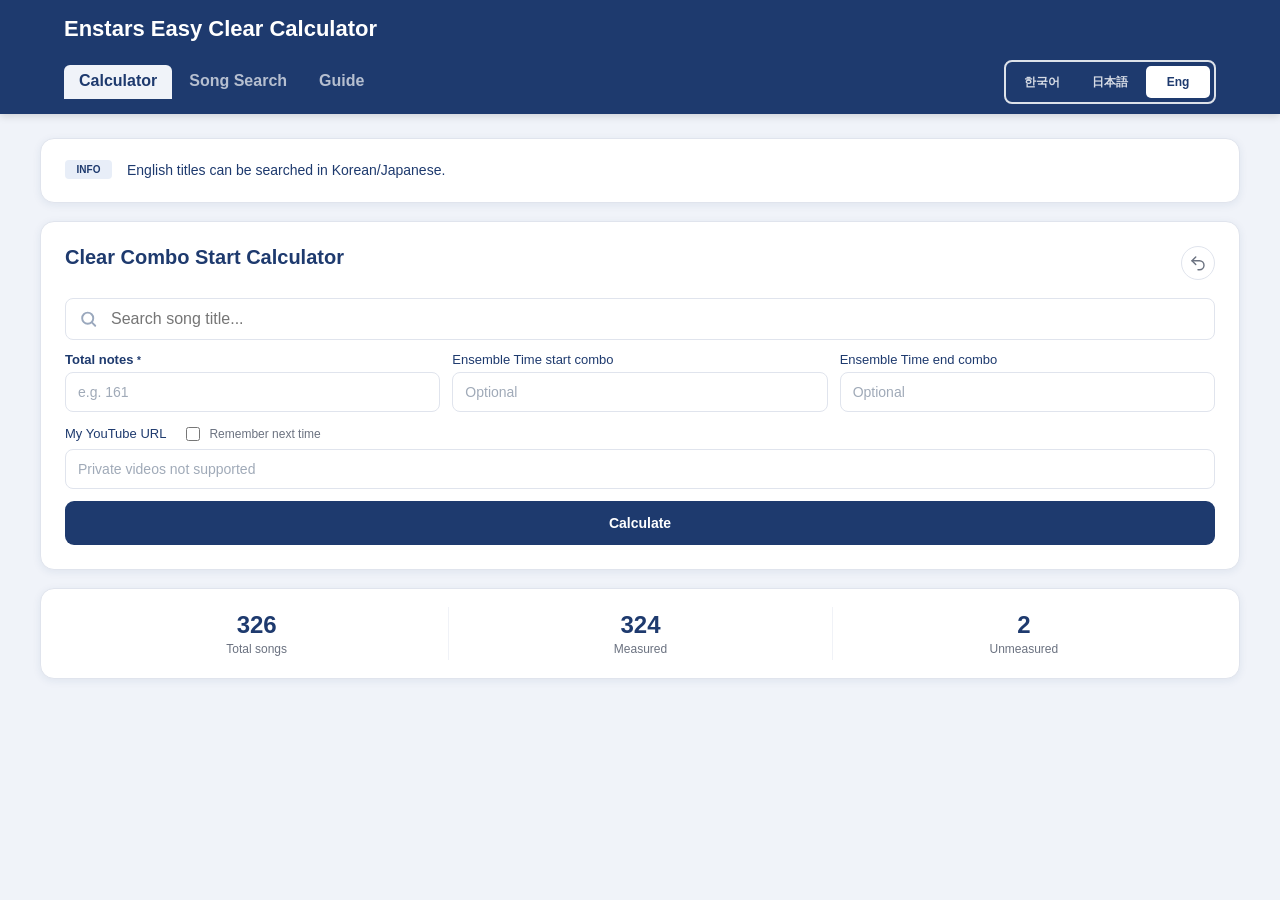
==== commit 908bb98b: "탭1 나의 유튜브 URL 라벨 폰트 굵기 통일" ====
--- a/index.html
+++ b/index.html
@@ -10,8 +10,8 @@
     <link rel="manifest" href="manifest.webmanifest" />
     <link rel="apple-touch-icon" href="icons/apple-touch-icon.png" />
     <title>앙스타 이지작 계산기</title>
-    <script type="module" crossorigin src="./assets/index-Cnh_0gs9.js"></script>
-    <link rel="stylesheet" crossorigin href="./assets/index-D2GyD1Gs.css">
+    <script type="module" crossorigin src="./assets/index-CnOfcq4Q.js"></script>
+    <link rel="stylesheet" crossorigin href="./assets/index-DppbS4N_.css">
   </head>
   <body>
     <div id="root"></div>
--- a/assets/index-DppbS4N_.css
+++ b/assets/index-DppbS4N_.css
@@ -0,0 +1 @@
+:root{color-scheme:light;--navy: #1e3a6e;--navy-light: #2a4d8f;--navy-pale: #e8eef8;--bg: #f0f3f9;--page-bg: #f7f9fc;--white: #ffffff;--border: #e0e4ed;--border-light: #f0f2f7;--text-main: #1e3a6e;--text-sub: #6b7280;--text-muted: #a0aab8;--input-bg: #f4f6fb;--accent: #2a4d8f;--amber: #fbbf24;--surface-tint: #f8faff;--shadow: 0 2px 8px rgba(30, 58, 110, .08);--shadow-md: 0 4px 16px rgba(30, 58, 110, .1);--scoutA-pre: #7dd3fc;--scoutA-start: #2563eb;--scoutB-pre: #86efac;--scoutB-start: #16a34a;--event-pre: #fca5a5;--event-start: #dc2626;font-family:Noto Sans KR,Noto Sans JP,-apple-system,BlinkMacSystemFont,Segoe UI,sans-serif}*{box-sizing:border-box}body{margin:0;min-width:320px;min-height:100vh;background:var(--bg);color:var(--text-main)}button{font:inherit}button:focus-visible,input:focus-visible,select:focus-visible{outline:2px solid var(--navy-light);outline-offset:2px}.app-shell{width:100%;margin:0;padding:0 0 56px}.app-nav{position:sticky;top:0;z-index:80;display:block;width:100%;margin:0;padding:0;background:var(--navy);color:var(--white);border-radius:0;box-shadow:0 2px 8px #00000026}.app-nav-inner{max-width:1200px;margin:0 auto;padding:0 24px}.app-nav-brand-row{display:flex;align-items:center;padding:14px 0 10px}.app-nav-bottom-row{display:flex;align-items:center;justify-content:space-between;gap:16px;padding:4px 0 10px}.app-kicker,.app-subtitle,.section-label,.placeholder-card p,.result-song-meta{margin:0}.app-kicker{color:#ffffffb8;font-size:12px;font-weight:700}h1{margin:2px 0 4px;font-size:22px;line-height:1.2}.app-subtitle{color:#ffffffc7;font-size:13px;line-height:1.45}.language-switcher{display:flex;gap:4px;padding:4px;background:transparent;border:2px solid rgba(255,255,255,.85);border-radius:8px;flex-shrink:0}.language-switcher button{min-width:64px;height:32px;padding:0 10px;border:0;border-radius:5px;background:transparent;color:#ffffffd1;cursor:pointer;font-size:12px;font-weight:800;transition:background .2s,color .2s}.language-switcher button.active{background:var(--white);color:var(--navy)}.language-switcher button:not(.active):hover{background:#ffffff29;color:var(--white)}.preview-panel{width:min(1200px,calc(100% - 48px));margin:24px auto 0;padding:0;border:0;border-radius:0;background:transparent;box-shadow:none}.app-state-panel{padding-top:24px}.tab-preview{display:flex;gap:2px;flex:0 1 auto;padding:0;margin:0;border-bottom:0;border-radius:0;background:transparent}.tab-preview button{display:flex;align-items:center;justify-content:center;flex:0 0 auto;min-height:34px;padding:6px 15px;border:0;border-bottom:2px solid transparent;border-radius:6px 6px 0 0;background:transparent;color:#ffffffad;cursor:default;font-weight:800;transition:background .2s,color .2s,border-color .2s}.tab-preview button.active{background:var(--bg);color:var(--navy);border-bottom-color:var(--bg);box-shadow:none}.tab-preview button:not(.active){background:transparent}.tab-preview button:not(.active):hover{background:#ffffff14;color:#ffffffeb;cursor:pointer}.tab-preview button:focus-visible{outline:0}.placeholder-card{padding:24px;border:.5px solid var(--border);border-radius:14px;background:var(--white);box-shadow:var(--shadow)}.predict-notice-card{margin-bottom:18px;padding:10px 24px;border:.5px solid var(--border);border-radius:14px;background:var(--white);box-shadow:var(--shadow)}.card-label-row{display:flex;align-items:flex-start;justify-content:space-between;gap:16px;margin-bottom:18px}.section-label{color:var(--navy-light);font-size:12px;font-weight:900;text-transform:uppercase;letter-spacing:.6px}.placeholder-card h2{margin:0;color:var(--navy);font-size:20px}.placeholder-card p{color:var(--text-sub);line-height:1.65}.info-tab{display:grid;gap:24px}.info-grid{display:grid;grid-template-columns:repeat(2,minmax(0,1fr));gap:16px}.info-card{min-width:0;padding:24px;border:.5px solid var(--border);border-radius:14px;background:var(--white);box-shadow:var(--shadow)}.info-card:first-child{grid-column:1 / -1}.contact-card,.schedule-card{grid-column:1}.install-card{grid-column:2;grid-row:2 / span 2}.info-card-title{display:flex;align-items:center;gap:8px;margin-bottom:12px;color:var(--navy)}.info-card-title h2{margin:0;font-size:16px;font-weight:900;letter-spacing:0}.info-card-icon{flex:0 0 auto;width:20px;height:20px;color:var(--navy);opacity:.72;stroke:currentColor;stroke-width:2;stroke-linecap:round;stroke-linejoin:round}.info-text{color:var(--text-sub);font-size:13px;line-height:1.75}.info-text p{margin:0 0 8px}.info-text p:last-child{margin-bottom:0}.info-text strong,.notice-list strong{color:var(--text-main);font-weight:900}.notice-list{display:grid;margin:0;padding:0;list-style:none}.notice-list li{display:flex;align-items:flex-start;gap:15px;padding:10px 0;border-bottom:1px solid #e8eaf0;color:var(--text-main);font-size:14px;line-height:1.6}.notice-list li:last-child{border-bottom:0}.notice-badge{flex:0 0 47px;width:47px;margin-top:1px;padding:2px 0;border-radius:4px;font-size:10px;font-weight:900;line-height:1.5;text-align:center}.badge-info{background:var(--navy-pale);color:var(--navy)}.badge-note{background:#ede9fe;color:#6d28d9}.badge-wish{background:#fce4ec;color:#c2185b}.contact-box{display:flex;align-items:center;gap:12px;margin-top:12px;padding:14px 18px;border:1px solid var(--border);border-radius:10px;background:transparent;color:var(--text-main);text-decoration:none;transition:background .15s,border-color .15s,transform .15s}.contact-box:hover{border-color:var(--text-muted);background:var(--surface-tint);transform:translateY(-1px)}.contact-icon{display:flex;align-items:center;justify-content:center;flex:0 0 auto;width:32px;height:32px;border-radius:8px;background:var(--navy);color:var(--white)}.contact-icon .info-card-icon{width:16px;height:16px;color:currentColor;opacity:1}.contact-email{color:var(--text-main);font-size:13px;font-weight:900}.cal-open-btn,.download-btn{display:inline-flex;align-items:center;justify-content:center;gap:6px;min-height:36px;border-radius:8px;cursor:pointer;font:inherit;font-weight:800;transition:background .15s,border-color .15s,color .15s,transform .15s}.cal-open-btn{width:100%;margin-top:2px;padding:7px 14px;border:1px solid var(--border);background:transparent;color:var(--text-main);font-size:12px}.cal-open-btn:hover{background:var(--surface-tint);border-color:var(--text-muted);transform:translateY(-1px)}.cal-open-icon{width:13px;height:13px;stroke:currentColor;stroke-width:2;stroke-linecap:round;stroke-linejoin:round}.download-btn{margin-bottom:12px;padding:8px 20px;border:0;background:var(--navy);color:var(--white);font-size:14px}.download-btn:hover{background:var(--navy-light)}.install-guide{display:grid;gap:18px}.install-block{min-width:0}.install-platform{color:var(--text-main);font-size:15px}.install-steps{margin:0;padding-left:18px;color:var(--text-main);font-size:13px;line-height:1.9}.info-image-card{width:min(480px,100%);margin:0 auto;padding:12px;border-radius:12px;background:var(--white);box-shadow:0 2px 12px #0000001a}.info-image-card img{display:block;width:100%;border-radius:8px}.cal-modal{position:fixed;inset:0;z-index:400;display:none;align-items:center;justify-content:center;padding:16px;background:#00000073}.cal-modal.open{display:flex}.cal-modal-box{width:min(380px,100%);padding:24px;border:.5px solid var(--border);border-radius:16px;background:var(--white);box-shadow:0 8px 32px #1e3a6e2e}.cal-hd{display:flex;align-items:center;justify-content:space-between;gap:16px;margin-bottom:20px}.cal-month-lbl{color:var(--navy);font-size:16px;font-weight:900}.cal-nav-btns{display:flex;gap:6px}.cal-nav-btns button{display:flex;align-items:center;justify-content:center;width:28px;height:28px;padding:0;border:1px solid var(--border);border-radius:7px;background:var(--bg);color:var(--text-sub);cursor:pointer;font-size:16px;line-height:1;transition:background .15s,color .15s}.cal-nav-btns button:hover{background:var(--navy-pale);color:var(--navy)}.cal-grid{display:grid;grid-template-columns:repeat(7,minmax(0,1fr));gap:2px}.cal-dow{padding:6px 0;color:var(--text-muted);font-size:10px;font-weight:900;letter-spacing:.5px;text-align:center}.cal-dow.sun,.cal-cell.sun .cal-day-num{color:#ef4444}.cal-dow.sat,.cal-cell.sat .cal-day-num{color:#3b82f6}.cal-cell{position:relative;display:flex;align-items:center;flex-direction:column;min-height:52px;padding:6px 2px 8px;border-radius:8px;cursor:default;transition:background .15s}.cal-cell:not(.empty):hover,.cal-cell.tooltip-open{background:var(--navy-pale)}.cal-cell.has-events{cursor:pointer}.cal-cell.has-events:focus-visible{outline:2px solid var(--navy-light);outline-offset:2px}.cal-cell.empty{pointer-events:none}.cal-day-num{margin-bottom:5px;color:var(--text-main);font-size:13px;font-weight:700;line-height:1}.cal-cell.today .cal-day-num{display:flex;align-items:center;justify-content:center;width:22px;height:22px;border-radius:50%;background:var(--navy);color:var(--white);font-size:12px}.cal-dots{display:flex;flex-wrap:wrap;justify-content:center;gap:3px;max-width:36px}.cal-dot,.cal-legend-dot,.cal-rule-dot{flex:0 0 auto;border-radius:50%}.cal-dot{width:7px;height:7px}.cal-legend-dot,.cal-rule-dot{width:9px;height:9px}.cal-dot-scoutA-pre{background:var(--scoutA-pre)}.cal-dot-scoutA-start{background:var(--scoutA-start)}.cal-dot-scoutB-pre{background:var(--scoutB-pre)}.cal-dot-scoutB-start{background:var(--scoutB-start)}.cal-dot-event-pre{background:var(--event-pre)}.cal-dot-event-start{background:var(--event-start)}.cal-tooltip{position:absolute;top:-12px;left:50%;z-index:10;padding:5px 9px;border-radius:6px;background:var(--navy);box-shadow:0 2px 8px #00000026;color:var(--white);font-size:10px;font-weight:500;line-height:1.6;pointer-events:none;text-align:center;transform:translate(-50%,-100%);white-space:pre}.cal-legend{display:grid;gap:8px;margin-top:16px;padding-top:14px;border-top:.5px solid var(--border)}.cal-legend-top{display:flex;flex-wrap:wrap;gap:14px}.cal-legend-item,.cal-legend-rule{display:flex;align-items:center;gap:6px;color:var(--text-sub);font-size:11px}.cal-legend-rule{color:var(--text-muted)}.reset-btn{display:inline-flex;align-items:center;justify-content:center;width:34px;height:34px;padding:0;border:1px solid var(--border);border-radius:50%;background:var(--white);color:var(--text-sub);cursor:pointer}.reset-btn svg{stroke:currentColor;stroke-width:1.9;stroke-linecap:round;stroke-linejoin:round}.reset-btn:hover{color:var(--navy);border-color:var(--navy-pale);background:var(--navy-pale)}.prediction-form{display:grid;grid-template-columns:repeat(3,minmax(0,1fr));gap:12px;margin-top:18px}.search-row{position:relative;display:grid;grid-column:1 / -1;gap:8px}.song-search-box,.song-search-input-wrap{position:relative}.song-search-icon{position:absolute;top:50%;left:14px;display:inline-flex;color:#9aa8bd;pointer-events:none;transform:translateY(-50%)}.song-search-icon svg{stroke:currentColor;stroke-width:2.4;stroke-linecap:round;stroke-linejoin:round}.song-search-input{width:100%;height:42px;padding:0 38px 0 45px;border:1.5px solid var(--border);border-radius:8px;outline:none;background:var(--white);color:var(--text-main);font-size:16px}.song-search-clear{position:absolute;top:50%;right:10px;width:22px;height:22px;border:0;border-radius:50%;background:transparent;color:var(--text-muted);cursor:pointer;font-size:18px;line-height:1;transform:translateY(-50%)}.song-search-clear:hover{color:var(--navy);background:var(--navy-pale)}.song-search-input:focus{border-color:var(--navy);box-shadow:0 0 0 3px #1e3a6e14}.song-search-results{position:absolute;z-index:20;top:calc(100% + 8px);left:0;right:0;max-height:280px;overflow-y:auto;border:1px solid var(--border);border-radius:12px;background:var(--white);box-shadow:var(--shadow-md)}.song-search-results button{display:grid;width:100%;gap:4px;padding:14px 18px;border:0;border-bottom:.5px solid var(--border-light);background:transparent;color:var(--text-main);cursor:pointer;text-align:left}.song-search-results button:hover{background:var(--navy-pale)}.song-search-title{overflow:hidden;color:var(--navy);font-size:14px;font-weight:700;text-overflow:ellipsis;white-space:nowrap}.song-search-subtitle{overflow:hidden;color:var(--text-muted);font-size:13px;font-weight:600;text-overflow:ellipsis;white-space:nowrap}.song-search-meta{display:flex;align-items:center;gap:8px;min-width:0;overflow:hidden;color:var(--text-sub);font-size:13px;font-weight:600}.song-search-type{display:inline-flex;align-items:center;min-height:22px;padding:2px 8px;border-radius:6px;font-weight:800}.song-search-empty{padding:16px 14px;color:var(--text-muted);text-align:center;font-size:13px}.selected-song{display:flex;align-items:center;gap:8px;min-width:0;min-height:34px;padding:7px 10px;border:1px solid var(--border-light);border-radius:8px;background:var(--navy-pale);color:var(--text-main);font-size:12px}.selected-song span{color:var(--text-sub);font-weight:700}.selected-song strong{min-width:0;overflow:hidden;text-overflow:ellipsis;white-space:nowrap}.selected-song button{margin-left:auto;border:0;background:transparent;color:var(--navy);cursor:pointer;font-size:12px;font-weight:800}.input-group{display:grid;gap:5px;min-width:0}.input-group span{color:var(--text-main);font-size:13px;font-weight:600}.input-group.et-combo-field span,.input-group.my-youtube-group span{font-weight:400}.input-group strong{color:var(--navy);font-size:10px}.num-input{width:100%;height:40px;padding:0 12px;border:1.5px solid var(--border);border-radius:8px;outline:none;background:var(--white);color:var(--text-main);font-size:14px;font-weight:500}.num-input:focus{border-color:var(--navy);box-shadow:0 0 0 3px #1e3a6e14}.num-input:disabled{background:var(--border-light);color:var(--text-muted);cursor:not-allowed;opacity:1}.num-input::placeholder{color:var(--text-muted);font-weight:400}.num-input.error{border-color:#ef4444}.predict-btn{grid-column:1 / -1;width:100%;height:44px;border:0;border-radius:9px;background:var(--navy);color:var(--white);cursor:pointer;font-size:14px;font-weight:700}.predict-btn:hover{background:var(--navy-light)}.predict-error{display:none;margin-top:12px;padding:10px 14px;border:1px solid #fecaca;border-radius:8px;background:#fef2f2;color:#dc2626;font-size:13px}.predict-error.visible{display:block}.result-card{display:none;margin-top:18px;padding:24px;border:.5px solid var(--border);border-radius:14px;background:var(--white);box-shadow:var(--shadow)}.result-card.visible{display:block}.result-header{display:flex;align-items:flex-start;justify-content:space-between;gap:14px}.result-header>div{flex:1;min-width:0}.result-song-title{margin:0 0 12px;color:var(--navy)!important;font-size:17px;font-weight:800;line-height:1.25;overflow:hidden;text-overflow:ellipsis;white-space:nowrap}.result-song-meta{display:flex;align-items:center;gap:8px;color:var(--text-main);font-size:15px;font-weight:500}.result-mode-badge{display:inline-block;min-width:80px;padding:6px 16px;border-radius:10px;text-align:center;font-size:14px;font-weight:700}.result-mode-badge.predicted{background:var(--navy-pale);color:var(--navy)}.result-mode-badge.measured{background:#d1fae5;color:#065f46}.combo-display{display:flex;align-items:baseline;justify-content:center;gap:10px;padding:52px 0 22px}.combo-num{color:var(--navy);font-size:52px;font-weight:700;line-height:1.1}.combo-word,.combo-unit{color:var(--navy);font-size:20px;font-weight:600}.combo-unit{opacity:.55}.bar-section{position:relative;width:85%;margin:12px auto 14px;padding:62px 0 12px}.bar-section.has-custom{padding-bottom:12px}.bar-section.has-custom .bar-legend{margin-top:44px}.bar-track{display:flex;height:28px;overflow:hidden;background:#e5e7eb}.bar-left,.bar-right{height:100%;background:#d1d5db}.bar-et{height:100%;background:var(--amber)}.bar-marker{position:absolute;top:0;display:flex;flex-direction:column;align-items:center;transform:translate(-50%)}.bar-marker-label{padding:4px 10px;border-radius:4px;background:#dce6f5;color:#1e4a8a;font-size:13px;font-weight:700;white-space:nowrap}.bar-marker-line{width:2px;height:20px;background:#4a6fa5}.bar-marker-arrow{width:0;height:0;border-top:7px solid #4a6fa5;border-right:6px solid transparent;border-left:6px solid transparent}.bar-edge-marker{position:absolute;top:0;display:flex;flex-direction:column}.bar-edge-marker.left-edge{left:0;align-items:flex-start}.bar-edge-marker.right-edge{right:0;align-items:flex-end}.bar-edge-marker-label{min-width:36px;padding:3px 8px;background:#eaecef;color:#6b7280;font-size:12px;font-weight:700;text-align:center}.bar-edge-marker-line{width:1px;height:42px;background:#eaecef}.bar-labels{position:relative;height:20px;margin-top:6px}.bar-lbl{position:absolute;color:var(--text-sub);font-size:12px;font-weight:600;transform:translate(-50%);white-space:nowrap}.bar-lbl.above{top:-58px}.bar-legend{display:flex;gap:16px;margin-top:14px;padding-top:8px;border-top:.5px solid var(--border-light)}.legend-item{display:flex;align-items:center;gap:5px;color:var(--text-sub);font-size:12px;font-weight:500}.legend-dot{width:10px;height:10px;flex-shrink:0;border-radius:2px}.legend-dot.clear{background:#7a94bf}.legend-dot.et{border:1px solid #d97706;background:var(--amber)}.bar-custom-marker{position:absolute;top:90px;display:flex;flex-direction:column;align-items:center;transform:translate(-50%);pointer-events:none}.bar-custom-marker-arrow{width:0;height:0;border-bottom:7px solid;border-right:6px solid transparent;border-left:6px solid transparent}.bar-custom-marker-line{width:2px;height:26px}.bar-custom-marker-label{padding:2px 7px;border-radius:3px;border:1.5px solid;background:var(--bg);font-size:12px;font-weight:700;white-space:nowrap}.my-youtube-group{grid-column:1 / -1}.my-youtube-input-wrap{position:relative}.my-youtube-input-wrap .num-input{padding-right:36px}.my-youtube-clear{position:absolute;top:50%;right:10px;width:22px;height:22px;border:0;border-radius:50%;background:transparent;color:var(--text-muted);cursor:pointer;font-size:18px;line-height:1;transform:translateY(-50%)}.my-youtube-clear:hover{color:var(--navy);background:var(--navy-pale)}.my-youtube-label-row{display:flex;align-items:center;gap:8px}.my-youtube-label-row>span{margin-right:8px}.my-youtube-remember{display:flex;align-items:center;gap:6px;cursor:pointer;font-size:12px;font-weight:400;color:var(--text-sub);-webkit-user-select:none;user-select:none}.my-youtube-remember input[type=checkbox]{width:14px;height:14px;cursor:pointer;accent-color:var(--navy);flex-shrink:0}.my-points-section{margin-top:2px;padding-top:10px;border-top:.5px solid var(--border-light)}.my-points-row{display:flex;align-items:center;gap:8px;margin-bottom:6px}.my-points-dot{width:9px;height:9px;border-radius:50%;flex-shrink:0}.my-points-input{width:68px;padding:4px 6px;border:1px solid var(--border);border-radius:4px;font-size:14px;font-weight:600;color:var(--text-main);background:var(--bg);text-align:center;-moz-appearance:textfield}.my-points-input.invalid{border-color:#ef4444;color:#ef4444}.my-points-input::-webkit-inner-spin-button,.my-points-input::-webkit-outer-spin-button{-webkit-appearance:none}.my-points-sep{color:var(--border);font-size:14px;flex-shrink:0}.my-points-note{flex:1;min-width:0;padding:4px 6px;border:1px solid var(--border);border-radius:4px;font-size:13px;color:var(--text-sub);background:var(--bg)}.my-points-remove{background:none;border:none;color:var(--text-sub);cursor:pointer;font-size:18px;line-height:1;padding:0 4px}.my-points-remove:hover{color:var(--text-main)}.my-points-add{display:block;width:100%;padding:6px;background:none;border:1px dashed var(--border);border-radius:4px;color:var(--text-sub);font-size:13px;cursor:pointer;text-align:center}.my-points-add:hover{border-color:var(--text-sub);color:var(--text-main)}.video-section{margin-top:22px}.video-label{display:block;margin-bottom:8px;color:var(--text-main);font-size:14px;font-weight:700}.video-thumb-wrap{position:relative;display:block;width:100%;overflow:hidden;padding:0;border:0;border-radius:10px;aspect-ratio:16 / 9;background:#111;cursor:pointer}.video-thumb-wrap img,.video-thumb-wrap iframe{display:block;width:100%;height:100%;border:0;object-fit:cover}.video-play-overlay{position:absolute;inset:0;display:flex;align-items:center;justify-content:center}.video-play-circle{display:flex;align-items:center;justify-content:center;width:60px;height:60px;border-radius:50%;background:#ffffffeb;box-shadow:0 2px 12px #0000004d}.video-play-icon{width:22px;height:22px;margin-left:4px;color:var(--navy);fill:var(--navy)}.video-yt-badge{position:absolute;right:10px;bottom:10px;padding:3px 8px;border-radius:4px;background:#000000a6;color:var(--white);font-size:10px}.stats-card{margin-top:18px;padding:18px 24px;border:.5px solid var(--border);border-radius:14px;background:var(--white);box-shadow:var(--shadow)}.stats-grid{display:grid;grid-template-columns:repeat(3,1fr)}.stat-item{padding:4px 8px;text-align:center}.stat-item+.stat-item{border-left:.5px solid var(--border-light)}.stat-val{color:var(--navy);font-size:24px;font-weight:800}.stat-lbl{margin-top:3px;color:var(--text-sub);font-size:12px}.songs-layout{display:grid;grid-template-columns:240px minmax(0,1fr);gap:18px;align-items:start}.songs-sidebar,.table-panel{border:.5px solid var(--border);border-radius:14px;background:var(--white);box-shadow:var(--shadow)}.songs-sidebar{display:grid;gap:18px;padding:20px}.sidebar-section{display:grid;gap:8px}.sidebar-hint{display:none;padding:10px 12px;border-radius:8px;background:var(--surface-tint);color:var(--text-main);border:1px solid var(--navy-pale);font-size:12px;font-weight:700;line-height:1.45}.sidebar-title{color:var(--navy);font-size:13px;font-weight:800;text-transform:uppercase}.type-chips,.filter-chip-grid{display:flex;flex-wrap:wrap;gap:6px}.type-chip,.filter-chip,.unit-reset-btn,.natural-sort-btn,.paging-bar button{min-height:30px;border:1px solid transparent;border-radius:7px;cursor:pointer;font-size:12px;font-weight:800}.type-chip{padding:4px 9px}.filter-chip{padding:4px 11px;border-color:var(--border);background:var(--surface-tint);color:var(--text-main)}.filter-chip.active{border-color:var(--navy);background:var(--navy);color:var(--white)}.duration-sort-row{display:flex;flex-wrap:wrap;gap:6px}.duration-sort-row .filter-chip.active{border-color:#d4e4fc;background:#d4e4fc;color:#0c4a6e}.unit-reset-btn{justify-self:start;padding:4px 10px;border-color:var(--border);background:var(--white);color:var(--text-sub)}.unit-reset-btn:hover,.natural-sort-btn:hover,.paging-bar button:not(:disabled):hover{border-color:var(--navy-pale);background:var(--navy-pale);color:var(--navy)}.table-panel{overflow:hidden}.table-search-bar{border-bottom:1px solid var(--border-light);background:var(--white)}.table-search-top{display:flex;align-items:center;gap:10px;padding:12px 20px}.search-mode-select,.table-search-input{height:38px;border:1.5px solid var(--border);border-radius:8px;outline:none;background:var(--white);color:var(--text-main);font:inherit;font-size:13px}.search-mode-select{flex-shrink:0;min-width:112px;padding:0 8px;cursor:pointer}.table-search-wrap{position:relative;flex:1}.table-search-input{width:100%;padding:0 34px 0 12px}.search-mode-select:focus,.table-search-input:focus{border-color:var(--navy);box-shadow:0 0 0 3px #1e3a6e14}.table-clear-btn{position:absolute;top:50%;right:8px;width:22px;height:22px;border:0;border-radius:50%;background:transparent;color:var(--text-muted);cursor:pointer;transform:translateY(-50%)}.natural-sort-btn{display:inline-flex;align-items:center;justify-content:center;width:38px;border-color:var(--border);background:var(--white);color:var(--navy)}.natural-sort-btn svg{stroke:currentColor;stroke-width:2;stroke-linecap:round;stroke-linejoin:round}.unit-filter-panel{display:grid;gap:8px;padding:0 20px 14px}.unit-filter-inner{display:grid;gap:4px}.unit-filter-line{display:flex;flex-wrap:wrap;gap:3px 8px;padding-top:5px;border-top:1px solid var(--border-light)}.unit-filter-line:first-child{border-top:0}.unit-filter-item{display:inline-flex;align-items:center;gap:5px;min-height:25px;padding:2px 6px;border-radius:5px;color:var(--text-main);cursor:pointer;font-size:12px}.unit-filter-item:hover{background:var(--navy-pale)}.unit-filter-item input{width:13px;height:13px;accent-color:var(--navy)}.songs-table-wrap{overflow-x:auto;overflow-y:hidden;-webkit-overflow-scrolling:touch}.songs-table{width:100%;min-width:800px;border-collapse:collapse;table-layout:fixed}.songs-table th,.songs-table td{overflow:hidden;padding:10px 12px;border-bottom:.5px solid var(--border-light);color:var(--text-main);font-size:13px;text-overflow:ellipsis;vertical-align:middle}.songs-table th{background:var(--navy-pale);color:var(--text-main);text-align:left;text-overflow:clip;white-space:nowrap}.songs-table th:nth-child(1){width:112px}.songs-table th:nth-child(2){width:157px}.songs-table th:nth-child(4),.songs-table th:nth-child(6){width:96px;text-align:center}.songs-table th:nth-child(5){width:108px;text-align:center}.songs-table th:nth-child(7){width:78px;text-align:center}.songs-table th button{display:inline-flex;align-items:center;gap:3px;border:0;background:transparent;color:inherit;cursor:pointer;font-size:12px;font-weight:900;text-transform:uppercase}.songs-table tbody tr:hover td{background:var(--surface-tint)}.type-badge{display:inline-flex;align-items:center;min-height:22px;padding:2px 8px;border-radius:999px;font-size:11px;font-weight:800}.col-title{position:relative;overflow:hidden!important;font-weight:700}.desktop-thumb-preview{position:fixed;z-index:90;width:294px;height:294px;padding:6px;border:1px solid var(--border);border-radius:12px;background:var(--white);box-shadow:var(--shadow-md);pointer-events:none}.desktop-thumb-preview img{display:block;width:100%;height:100%;border-radius:8px;background:#000;object-fit:cover}.title-thumb-popover{position:absolute;z-index:30;top:50%;left:calc(100% + 18px);width:280px;height:280px;padding:6px;border:1px solid var(--border);border-radius:12px;background:var(--white);box-shadow:var(--shadow-md);opacity:0;pointer-events:none;transform:translate(8px,-50%);transition:opacity .15s,transform .15s}.title-thumb-popover img{display:block;width:100%;height:100%;border-radius:8px;background:#000;object-fit:cover}.col-title:hover .title-thumb-popover,.col-title:focus-within .title-thumb-popover{opacity:1;transform:translateY(-50%)}.mobile-thumb-backdrop{display:none}.song-title-inner{display:block;max-width:100%}.song-title-text{display:block;min-width:0;overflow:hidden;text-overflow:ellipsis;white-space:nowrap}.col-num,.col-dur,.col-video{text-align:center}.col-video a{display:inline-flex;align-items:center;justify-content:center;width:28px;height:28px;border:0;border-radius:6px;background:var(--white);color:var(--navy);text-decoration:none;opacity:.72;transition:background-color .15s,opacity .15s}.col-video a:hover{background:var(--navy-pale);opacity:1}.col-video a svg{stroke:currentColor;stroke-width:2;stroke-linecap:round;stroke-linejoin:round}.col-video span{color:var(--text-muted)}.clear-dot{display:inline-block;width:7px;height:7px;margin-right:5px;border-radius:50%;background:#d1d5db;vertical-align:middle}.clear-dot.measured{background:#059669}.table-empty{padding:42px;color:var(--text-muted);text-align:center}.table-footer{display:grid;grid-template-columns:1fr auto 1fr;align-items:center;gap:12px;padding:12px 20px;border-top:1px solid var(--border-light);color:var(--text-sub);font-size:12px;font-weight:700}.table-footer>span{grid-column:3;justify-self:end}.mobile-song-list{display:none}.paging-bar{grid-column:2;display:flex;align-items:center;justify-self:center;gap:5px}.paging-bar button{min-width:32px;padding:0 8px;border-color:var(--border);background:var(--white);color:var(--text-main)}.paging-bar button.active{border-color:var(--navy);background:var(--navy);color:var(--white)}.paging-bar button:disabled{color:var(--text-muted);cursor:not-allowed;opacity:.55}@media(max-width:980px){.songs-layout,.info-grid{grid-template-columns:1fr}.contact-card,.schedule-card,.install-card{grid-column:auto;grid-row:auto}}@media(max-width:640px){.app-nav-inner{padding:0 16px}.app-nav-brand-row{padding:14px 0 8px}.app-nav-bottom-row{align-items:stretch;flex-direction:column;gap:8px;padding:4px 0 10px}.language-switcher{order:1;align-self:flex-end}.preview-panel{width:min(100% - 16px,1200px);margin-top:16px}.tab-preview{order:2;gap:2px;overflow-x:auto}.tab-preview button{min-height:36px;padding:6px 12px;font-size:13px}.card-label-row{flex-direction:column}.predict-card .card-label-row,.result-header{flex-direction:row}.result-header{align-items:flex-start}.prediction-form{grid-template-columns:1fr}.combo-display{justify-content:center;gap:7px}.combo-num{font-size:44px}.songs-layout{grid-template-columns:1fr;gap:14px}.songs-sidebar{gap:14px;padding:16px;border-radius:12px}.table-footer{grid-template-columns:1fr;justify-items:center}.table-footer>span{grid-column:1;grid-row:2;justify-self:center}.paging-bar{grid-column:1;grid-row:1}.table-search-top{align-items:center;flex-direction:row;gap:6px;padding:10px 12px}.search-mode-select{flex:0 0 118px;width:118px;padding:0 6px;font-size:16px}.table-search-wrap{min-width:0}.table-search-input{height:36px;font-size:16px}.song-search-input{height:42px;font-size:16px}.num-input{font-size:16px}.song-search-icon{left:14px}.song-search-clear{right:10px;font-size:18px}.natural-sort-btn{flex:0 0 36px;width:36px;height:36px}.songs-table-wrap{display:none;overflow-x:visible;padding:12px;background:var(--surface-tint)}.mobile-song-list{display:grid;gap:14px;padding:12px;background:var(--surface-tint)}.mobile-song-card{position:relative;display:grid;gap:14px;padding:16px;border:.5px solid var(--border);border-radius:12px;background:var(--white);box-shadow:var(--shadow)}.mobile-song-top{display:flex;align-items:center;justify-content:space-between;gap:12px}.mobile-song-meta{display:flex;align-items:center;min-width:0;gap:8px}.mobile-song-unit{min-width:0;overflow:hidden;color:var(--navy);font-size:15px;font-weight:900;text-overflow:ellipsis;white-space:nowrap}.mobile-video-link{display:inline-flex;align-items:center;justify-content:center;flex:0 0 40px;width:40px;height:40px;border:.5px solid var(--border-light);border-radius:10px;background:var(--surface-tint);color:var(--navy);text-decoration:none}.mobile-video-link svg{stroke:currentColor;stroke-width:2;stroke-linecap:round;stroke-linejoin:round}.mobile-no-video{display:inline-flex;align-items:center;justify-content:center;flex:0 0 40px;width:40px;height:40px;color:var(--text-muted);font-size:18px;font-weight:700}.mobile-song-title{position:relative;display:block;width:100%;overflow:visible;padding:0;border:0;background:transparent;color:var(--navy);cursor:pointer;font:inherit;font-size:20px;font-weight:900;line-height:1.35;text-align:left}.mobile-song-title .song-title-text{white-space:normal}.mobile-thumb-backdrop{position:fixed;inset:0;z-index:80;display:flex;align-items:center;justify-content:center;padding:18px;background:#0f172a2e}.mobile-thumb-modal{width:min(82vw,340px);aspect-ratio:1;padding:6px;border:1px solid var(--border);border-radius:14px;background:var(--white);box-shadow:var(--shadow-md)}.mobile-thumb-modal img{display:block;width:100%;height:100%;border-radius:10px;background:#000;object-fit:cover}.mobile-song-stats{display:grid;grid-template-columns:repeat(3,minmax(0,1fr));padding-top:12px;border-top:1px solid var(--border-light)}.mobile-song-stats div{display:grid;gap:6px;min-width:0;padding:0 8px;border-left:1px solid var(--border-light);text-align:center}.mobile-song-stats div:first-child{border-left:0}.mobile-song-stats span{color:var(--navy);font-size:13px;font-weight:900}.mobile-song-stats strong{color:var(--navy);font-size:19px;font-weight:500}.mobile-table-empty{padding:32px 12px;border-radius:12px;background:var(--white);color:var(--text-muted);text-align:center}.songs-table{min-width:0;border-collapse:separate}.songs-table,.songs-table thead,.songs-table tbody,.songs-table tr,.songs-table td{display:block}.songs-table thead{position:absolute;width:1px;height:1px;overflow:hidden;clip:rect(0 0 0 0);white-space:nowrap}.songs-table tbody{display:grid;gap:12px}.songs-table tbody tr{display:grid;grid-template-columns:repeat(2,minmax(0,1fr));gap:9px 12px;padding:13px;border:.5px solid var(--border);border-radius:10px;background:var(--white);box-shadow:var(--shadow)}.songs-table tbody tr:hover td{background:transparent}.songs-table td{display:flex;align-items:center;justify-content:space-between;gap:10px;min-width:0;padding:0;border-bottom:0;overflow:visible;text-align:right;text-overflow:clip;white-space:normal}.songs-table td:before{content:attr(data-label);flex:0 0 auto;color:var(--text-sub);font-size:11px;font-weight:800;text-transform:uppercase}.songs-table .col-title{grid-column:1 / -1;order:-2;justify-content:flex-start;color:var(--text-main);font-size:15px;font-weight:900;line-height:1.35;text-align:left;word-break:keep-all;overflow-wrap:anywhere}.songs-table .col-title .song-title-text{white-space:normal}.songs-table .col-title .title-thumb-popover{position:absolute;left:0;top:calc(100% + 4px);width:min(72vw,260px);height:min(72vw,260px)}.songs-table .col-title:before{content:none}.songs-table .col-type,.songs-table .col-unit{order:-1;justify-content:flex-start}.songs-table .col-unit{color:var(--text-sub);font-size:12px;font-weight:800;text-align:left}.songs-table .col-unit:before,.songs-table .col-type:before{content:none}.songs-table .col-num,.songs-table .col-dur,.songs-table .col-video{min-height:30px;padding-top:9px;border-top:1px solid var(--border-light)}.songs-table .col-video a{width:28px;height:28px;background:var(--white)}.table-empty{grid-column:1 / -1;justify-content:center;padding:32px 12px;text-align:center}.table-empty:before{content:none}.paging-bar{flex-wrap:wrap}.info-tab{gap:18px}.info-card{padding:18px;border-radius:12px}.notice-list li{gap:10px;font-size:13px}.notice-badge{flex-basis:43px;width:43px}.cal-modal{padding:10px}.cal-modal-box{padding:18px}.cal-cell{min-height:48px}.cal-tooltip{left:50%;max-width:170px;transform:translate(-50%,-100%)}.cal-legend-top,.cal-legend-rule{gap:10px}}
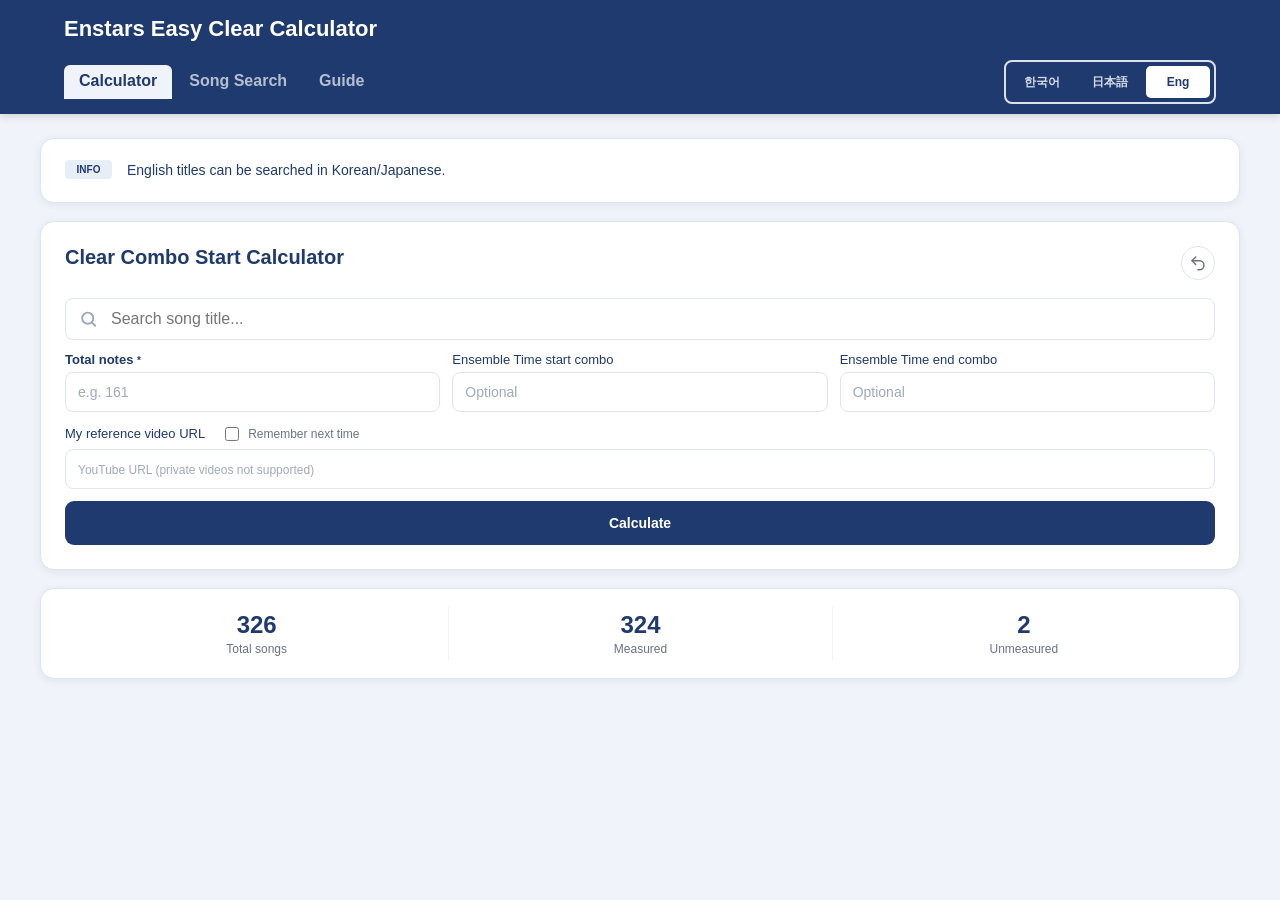
==== commit 97b9eba0: "탭1 나의 참고영상 URL 라벨·플레이스홀더 개선" ====
--- a/index.html
+++ b/index.html
@@ -10,8 +10,8 @@
     <link rel="manifest" href="manifest.webmanifest" />
     <link rel="apple-touch-icon" href="icons/apple-touch-icon.png" />
     <title>앙스타 이지작 계산기</title>
-    <script type="module" crossorigin src="./assets/index-CnOfcq4Q.js"></script>
-    <link rel="stylesheet" crossorigin href="./assets/index-DppbS4N_.css">
+    <script type="module" crossorigin src="./assets/index-Br412Iv5.js"></script>
+    <link rel="stylesheet" crossorigin href="./assets/index-BdZLYYPG.css">
   </head>
   <body>
     <div id="root"></div>
--- a/assets/index-BdZLYYPG.css
+++ b/assets/index-BdZLYYPG.css
@@ -0,0 +1 @@
+:root{color-scheme:light;--navy: #1e3a6e;--navy-light: #2a4d8f;--navy-pale: #e8eef8;--bg: #f0f3f9;--page-bg: #f7f9fc;--white: #ffffff;--border: #e0e4ed;--border-light: #f0f2f7;--text-main: #1e3a6e;--text-sub: #6b7280;--text-muted: #a0aab8;--input-bg: #f4f6fb;--accent: #2a4d8f;--amber: #fbbf24;--surface-tint: #f8faff;--shadow: 0 2px 8px rgba(30, 58, 110, .08);--shadow-md: 0 4px 16px rgba(30, 58, 110, .1);--scoutA-pre: #7dd3fc;--scoutA-start: #2563eb;--scoutB-pre: #86efac;--scoutB-start: #16a34a;--event-pre: #fca5a5;--event-start: #dc2626;font-family:Noto Sans KR,Noto Sans JP,-apple-system,BlinkMacSystemFont,Segoe UI,sans-serif}*{box-sizing:border-box}body{margin:0;min-width:320px;min-height:100vh;background:var(--bg);color:var(--text-main)}button{font:inherit}button:focus-visible,input:focus-visible,select:focus-visible{outline:2px solid var(--navy-light);outline-offset:2px}.app-shell{width:100%;margin:0;padding:0 0 56px}.app-nav{position:sticky;top:0;z-index:80;display:block;width:100%;margin:0;padding:0;background:var(--navy);color:var(--white);border-radius:0;box-shadow:0 2px 8px #00000026}.app-nav-inner{max-width:1200px;margin:0 auto;padding:0 24px}.app-nav-brand-row{display:flex;align-items:center;padding:14px 0 10px}.app-nav-bottom-row{display:flex;align-items:center;justify-content:space-between;gap:16px;padding:4px 0 10px}.app-kicker,.app-subtitle,.section-label,.placeholder-card p,.result-song-meta{margin:0}.app-kicker{color:#ffffffb8;font-size:12px;font-weight:700}h1{margin:2px 0 4px;font-size:22px;line-height:1.2}.app-subtitle{color:#ffffffc7;font-size:13px;line-height:1.45}.language-switcher{display:flex;gap:4px;padding:4px;background:transparent;border:2px solid rgba(255,255,255,.85);border-radius:8px;flex-shrink:0}.language-switcher button{min-width:64px;height:32px;padding:0 10px;border:0;border-radius:5px;background:transparent;color:#ffffffd1;cursor:pointer;font-size:12px;font-weight:800;transition:background .2s,color .2s}.language-switcher button.active{background:var(--white);color:var(--navy)}.language-switcher button:not(.active):hover{background:#ffffff29;color:var(--white)}.preview-panel{width:min(1200px,calc(100% - 48px));margin:24px auto 0;padding:0;border:0;border-radius:0;background:transparent;box-shadow:none}.app-state-panel{padding-top:24px}.tab-preview{display:flex;gap:2px;flex:0 1 auto;padding:0;margin:0;border-bottom:0;border-radius:0;background:transparent}.tab-preview button{display:flex;align-items:center;justify-content:center;flex:0 0 auto;min-height:34px;padding:6px 15px;border:0;border-bottom:2px solid transparent;border-radius:6px 6px 0 0;background:transparent;color:#ffffffad;cursor:default;font-weight:800;transition:background .2s,color .2s,border-color .2s}.tab-preview button.active{background:var(--bg);color:var(--navy);border-bottom-color:var(--bg);box-shadow:none}.tab-preview button:not(.active){background:transparent}.tab-preview button:not(.active):hover{background:#ffffff14;color:#ffffffeb;cursor:pointer}.tab-preview button:focus-visible{outline:0}.placeholder-card{padding:24px;border:.5px solid var(--border);border-radius:14px;background:var(--white);box-shadow:var(--shadow)}.predict-notice-card{margin-bottom:18px;padding:10px 24px;border:.5px solid var(--border);border-radius:14px;background:var(--white);box-shadow:var(--shadow)}.card-label-row{display:flex;align-items:flex-start;justify-content:space-between;gap:16px;margin-bottom:18px}.section-label{color:var(--navy-light);font-size:12px;font-weight:900;text-transform:uppercase;letter-spacing:.6px}.placeholder-card h2{margin:0;color:var(--navy);font-size:20px}.placeholder-card p{color:var(--text-sub);line-height:1.65}.info-tab{display:grid;gap:24px}.info-grid{display:grid;grid-template-columns:repeat(2,minmax(0,1fr));gap:16px}.info-card{min-width:0;padding:24px;border:.5px solid var(--border);border-radius:14px;background:var(--white);box-shadow:var(--shadow)}.info-card:first-child{grid-column:1 / -1}.contact-card,.schedule-card{grid-column:1}.install-card{grid-column:2;grid-row:2 / span 2}.info-card-title{display:flex;align-items:center;gap:8px;margin-bottom:12px;color:var(--navy)}.info-card-title h2{margin:0;font-size:16px;font-weight:900;letter-spacing:0}.info-card-icon{flex:0 0 auto;width:20px;height:20px;color:var(--navy);opacity:.72;stroke:currentColor;stroke-width:2;stroke-linecap:round;stroke-linejoin:round}.info-text{color:var(--text-sub);font-size:13px;line-height:1.75}.info-text p{margin:0 0 8px}.info-text p:last-child{margin-bottom:0}.info-text strong,.notice-list strong{color:var(--text-main);font-weight:900}.notice-list{display:grid;margin:0;padding:0;list-style:none}.notice-list li{display:flex;align-items:flex-start;gap:15px;padding:10px 0;border-bottom:1px solid #e8eaf0;color:var(--text-main);font-size:14px;line-height:1.6}.notice-list li:last-child{border-bottom:0}.notice-badge{flex:0 0 47px;width:47px;margin-top:1px;padding:2px 0;border-radius:4px;font-size:10px;font-weight:900;line-height:1.5;text-align:center}.badge-info{background:var(--navy-pale);color:var(--navy)}.badge-note{background:#ede9fe;color:#6d28d9}.badge-wish{background:#fce4ec;color:#c2185b}.contact-box{display:flex;align-items:center;gap:12px;margin-top:12px;padding:14px 18px;border:1px solid var(--border);border-radius:10px;background:transparent;color:var(--text-main);text-decoration:none;transition:background .15s,border-color .15s,transform .15s}.contact-box:hover{border-color:var(--text-muted);background:var(--surface-tint);transform:translateY(-1px)}.contact-icon{display:flex;align-items:center;justify-content:center;flex:0 0 auto;width:32px;height:32px;border-radius:8px;background:var(--navy);color:var(--white)}.contact-icon .info-card-icon{width:16px;height:16px;color:currentColor;opacity:1}.contact-email{color:var(--text-main);font-size:13px;font-weight:900}.cal-open-btn,.download-btn{display:inline-flex;align-items:center;justify-content:center;gap:6px;min-height:36px;border-radius:8px;cursor:pointer;font:inherit;font-weight:800;transition:background .15s,border-color .15s,color .15s,transform .15s}.cal-open-btn{width:100%;margin-top:2px;padding:7px 14px;border:1px solid var(--border);background:transparent;color:var(--text-main);font-size:12px}.cal-open-btn:hover{background:var(--surface-tint);border-color:var(--text-muted);transform:translateY(-1px)}.cal-open-icon{width:13px;height:13px;stroke:currentColor;stroke-width:2;stroke-linecap:round;stroke-linejoin:round}.download-btn{margin-bottom:12px;padding:8px 20px;border:0;background:var(--navy);color:var(--white);font-size:14px}.download-btn:hover{background:var(--navy-light)}.install-guide{display:grid;gap:18px}.install-block{min-width:0}.install-platform{color:var(--text-main);font-size:15px}.install-steps{margin:0;padding-left:18px;color:var(--text-main);font-size:13px;line-height:1.9}.info-image-card{width:min(480px,100%);margin:0 auto;padding:12px;border-radius:12px;background:var(--white);box-shadow:0 2px 12px #0000001a}.info-image-card img{display:block;width:100%;border-radius:8px}.cal-modal{position:fixed;inset:0;z-index:400;display:none;align-items:center;justify-content:center;padding:16px;background:#00000073}.cal-modal.open{display:flex}.cal-modal-box{width:min(380px,100%);padding:24px;border:.5px solid var(--border);border-radius:16px;background:var(--white);box-shadow:0 8px 32px #1e3a6e2e}.cal-hd{display:flex;align-items:center;justify-content:space-between;gap:16px;margin-bottom:20px}.cal-month-lbl{color:var(--navy);font-size:16px;font-weight:900}.cal-nav-btns{display:flex;gap:6px}.cal-nav-btns button{display:flex;align-items:center;justify-content:center;width:28px;height:28px;padding:0;border:1px solid var(--border);border-radius:7px;background:var(--bg);color:var(--text-sub);cursor:pointer;font-size:16px;line-height:1;transition:background .15s,color .15s}.cal-nav-btns button:hover{background:var(--navy-pale);color:var(--navy)}.cal-grid{display:grid;grid-template-columns:repeat(7,minmax(0,1fr));gap:2px}.cal-dow{padding:6px 0;color:var(--text-muted);font-size:10px;font-weight:900;letter-spacing:.5px;text-align:center}.cal-dow.sun,.cal-cell.sun .cal-day-num{color:#ef4444}.cal-dow.sat,.cal-cell.sat .cal-day-num{color:#3b82f6}.cal-cell{position:relative;display:flex;align-items:center;flex-direction:column;min-height:52px;padding:6px 2px 8px;border-radius:8px;cursor:default;transition:background .15s}.cal-cell:not(.empty):hover,.cal-cell.tooltip-open{background:var(--navy-pale)}.cal-cell.has-events{cursor:pointer}.cal-cell.has-events:focus-visible{outline:2px solid var(--navy-light);outline-offset:2px}.cal-cell.empty{pointer-events:none}.cal-day-num{margin-bottom:5px;color:var(--text-main);font-size:13px;font-weight:700;line-height:1}.cal-cell.today .cal-day-num{display:flex;align-items:center;justify-content:center;width:22px;height:22px;border-radius:50%;background:var(--navy);color:var(--white);font-size:12px}.cal-dots{display:flex;flex-wrap:wrap;justify-content:center;gap:3px;max-width:36px}.cal-dot,.cal-legend-dot,.cal-rule-dot{flex:0 0 auto;border-radius:50%}.cal-dot{width:7px;height:7px}.cal-legend-dot,.cal-rule-dot{width:9px;height:9px}.cal-dot-scoutA-pre{background:var(--scoutA-pre)}.cal-dot-scoutA-start{background:var(--scoutA-start)}.cal-dot-scoutB-pre{background:var(--scoutB-pre)}.cal-dot-scoutB-start{background:var(--scoutB-start)}.cal-dot-event-pre{background:var(--event-pre)}.cal-dot-event-start{background:var(--event-start)}.cal-tooltip{position:absolute;top:-12px;left:50%;z-index:10;padding:5px 9px;border-radius:6px;background:var(--navy);box-shadow:0 2px 8px #00000026;color:var(--white);font-size:10px;font-weight:500;line-height:1.6;pointer-events:none;text-align:center;transform:translate(-50%,-100%);white-space:pre}.cal-legend{display:grid;gap:8px;margin-top:16px;padding-top:14px;border-top:.5px solid var(--border)}.cal-legend-top{display:flex;flex-wrap:wrap;gap:14px}.cal-legend-item,.cal-legend-rule{display:flex;align-items:center;gap:6px;color:var(--text-sub);font-size:11px}.cal-legend-rule{color:var(--text-muted)}.reset-btn{display:inline-flex;align-items:center;justify-content:center;width:34px;height:34px;padding:0;border:1px solid var(--border);border-radius:50%;background:var(--white);color:var(--text-sub);cursor:pointer}.reset-btn svg{stroke:currentColor;stroke-width:1.9;stroke-linecap:round;stroke-linejoin:round}.reset-btn:hover{color:var(--navy);border-color:var(--navy-pale);background:var(--navy-pale)}.prediction-form{display:grid;grid-template-columns:repeat(3,minmax(0,1fr));gap:12px;margin-top:18px}.search-row{position:relative;display:grid;grid-column:1 / -1;gap:8px}.song-search-box,.song-search-input-wrap{position:relative}.song-search-icon{position:absolute;top:50%;left:14px;display:inline-flex;color:#9aa8bd;pointer-events:none;transform:translateY(-50%)}.song-search-icon svg{stroke:currentColor;stroke-width:2.4;stroke-linecap:round;stroke-linejoin:round}.song-search-input{width:100%;height:42px;padding:0 38px 0 45px;border:1.5px solid var(--border);border-radius:8px;outline:none;background:var(--white);color:var(--text-main);font-size:16px}.song-search-clear{position:absolute;top:50%;right:10px;width:22px;height:22px;border:0;border-radius:50%;background:transparent;color:var(--text-muted);cursor:pointer;font-size:18px;line-height:1;transform:translateY(-50%)}.song-search-clear:hover{color:var(--navy);background:var(--navy-pale)}.song-search-input:focus{border-color:var(--navy);box-shadow:0 0 0 3px #1e3a6e14}.song-search-results{position:absolute;z-index:20;top:calc(100% + 8px);left:0;right:0;max-height:280px;overflow-y:auto;border:1px solid var(--border);border-radius:12px;background:var(--white);box-shadow:var(--shadow-md)}.song-search-results button{display:grid;width:100%;gap:4px;padding:14px 18px;border:0;border-bottom:.5px solid var(--border-light);background:transparent;color:var(--text-main);cursor:pointer;text-align:left}.song-search-results button:hover{background:var(--navy-pale)}.song-search-title{overflow:hidden;color:var(--navy);font-size:14px;font-weight:700;text-overflow:ellipsis;white-space:nowrap}.song-search-subtitle{overflow:hidden;color:var(--text-muted);font-size:13px;font-weight:600;text-overflow:ellipsis;white-space:nowrap}.song-search-meta{display:flex;align-items:center;gap:8px;min-width:0;overflow:hidden;color:var(--text-sub);font-size:13px;font-weight:600}.song-search-type{display:inline-flex;align-items:center;min-height:22px;padding:2px 8px;border-radius:6px;font-weight:800}.song-search-empty{padding:16px 14px;color:var(--text-muted);text-align:center;font-size:13px}.selected-song{display:flex;align-items:center;gap:8px;min-width:0;min-height:34px;padding:7px 10px;border:1px solid var(--border-light);border-radius:8px;background:var(--navy-pale);color:var(--text-main);font-size:12px}.selected-song span{color:var(--text-sub);font-weight:700}.selected-song strong{min-width:0;overflow:hidden;text-overflow:ellipsis;white-space:nowrap}.selected-song button{margin-left:auto;border:0;background:transparent;color:var(--navy);cursor:pointer;font-size:12px;font-weight:800}.input-group{display:grid;gap:5px;min-width:0}.input-group span{color:var(--text-main);font-size:13px;font-weight:600}.input-group.et-combo-field span,.input-group.my-youtube-group span{font-weight:400}.input-group strong{color:var(--navy);font-size:10px}.num-input{width:100%;height:40px;padding:0 12px;border:1.5px solid var(--border);border-radius:8px;outline:none;background:var(--white);color:var(--text-main);font-size:14px;font-weight:500}.num-input:focus{border-color:var(--navy);box-shadow:0 0 0 3px #1e3a6e14}.num-input:disabled{background:var(--border-light);color:var(--text-muted);cursor:not-allowed;opacity:1}.num-input::placeholder{color:var(--text-muted);font-weight:400}.num-input.error{border-color:#ef4444}.predict-btn{grid-column:1 / -1;width:100%;height:44px;border:0;border-radius:9px;background:var(--navy);color:var(--white);cursor:pointer;font-size:14px;font-weight:700}.predict-btn:hover{background:var(--navy-light)}.predict-error{display:none;margin-top:12px;padding:10px 14px;border:1px solid #fecaca;border-radius:8px;background:#fef2f2;color:#dc2626;font-size:13px}.predict-error.visible{display:block}.result-card{display:none;margin-top:18px;padding:24px;border:.5px solid var(--border);border-radius:14px;background:var(--white);box-shadow:var(--shadow)}.result-card.visible{display:block}.result-header{display:flex;align-items:flex-start;justify-content:space-between;gap:14px}.result-header>div{flex:1;min-width:0}.result-song-title{margin:0 0 12px;color:var(--navy)!important;font-size:17px;font-weight:800;line-height:1.25;overflow:hidden;text-overflow:ellipsis;white-space:nowrap}.result-song-meta{display:flex;align-items:center;gap:8px;color:var(--text-main);font-size:15px;font-weight:500}.result-mode-badge{display:inline-block;min-width:80px;padding:6px 16px;border-radius:10px;text-align:center;font-size:14px;font-weight:700}.result-mode-badge.predicted{background:var(--navy-pale);color:var(--navy)}.result-mode-badge.measured{background:#d1fae5;color:#065f46}.combo-display{display:flex;align-items:baseline;justify-content:center;gap:10px;padding:52px 0 22px}.combo-num{color:var(--navy);font-size:52px;font-weight:700;line-height:1.1}.combo-word,.combo-unit{color:var(--navy);font-size:20px;font-weight:600}.combo-unit{opacity:.55}.bar-section{position:relative;width:85%;margin:12px auto 14px;padding:62px 0 12px}.bar-section.has-custom{padding-bottom:12px}.bar-section.has-custom .bar-legend{margin-top:44px}.bar-track{display:flex;height:28px;overflow:hidden;background:#e5e7eb}.bar-left,.bar-right{height:100%;background:#d1d5db}.bar-et{height:100%;background:var(--amber)}.bar-marker{position:absolute;top:0;display:flex;flex-direction:column;align-items:center;transform:translate(-50%)}.bar-marker-label{padding:4px 10px;border-radius:4px;background:#dce6f5;color:#1e4a8a;font-size:13px;font-weight:700;white-space:nowrap}.bar-marker-line{width:2px;height:20px;background:#4a6fa5}.bar-marker-arrow{width:0;height:0;border-top:7px solid #4a6fa5;border-right:6px solid transparent;border-left:6px solid transparent}.bar-edge-marker{position:absolute;top:0;display:flex;flex-direction:column}.bar-edge-marker.left-edge{left:0;align-items:flex-start}.bar-edge-marker.right-edge{right:0;align-items:flex-end}.bar-edge-marker-label{min-width:36px;padding:3px 8px;background:#eaecef;color:#6b7280;font-size:12px;font-weight:700;text-align:center}.bar-edge-marker-line{width:1px;height:42px;background:#eaecef}.bar-labels{position:relative;height:20px;margin-top:6px}.bar-lbl{position:absolute;color:var(--text-sub);font-size:12px;font-weight:600;transform:translate(-50%);white-space:nowrap}.bar-lbl.above{top:-58px}.bar-legend{display:flex;gap:16px;margin-top:14px;padding-top:8px;border-top:.5px solid var(--border-light)}.legend-item{display:flex;align-items:center;gap:5px;color:var(--text-sub);font-size:12px;font-weight:500}.legend-dot{width:10px;height:10px;flex-shrink:0;border-radius:2px}.legend-dot.clear{background:#7a94bf}.legend-dot.et{border:1px solid #d97706;background:var(--amber)}.bar-custom-marker{position:absolute;top:90px;display:flex;flex-direction:column;align-items:center;transform:translate(-50%);pointer-events:none}.bar-custom-marker-arrow{width:0;height:0;border-bottom:7px solid;border-right:6px solid transparent;border-left:6px solid transparent}.bar-custom-marker-line{width:2px;height:26px}.bar-custom-marker-label{padding:2px 7px;border-radius:3px;border:1.5px solid;background:var(--bg);font-size:12px;font-weight:700;white-space:nowrap}.my-youtube-group{grid-column:1 / -1}.my-youtube-input-wrap{position:relative}.my-youtube-input-wrap .num-input{padding-right:36px}.my-youtube-input-wrap .num-input::placeholder{font-size:12px}.my-youtube-clear{position:absolute;top:50%;right:10px;width:22px;height:22px;border:0;border-radius:50%;background:transparent;color:var(--text-muted);cursor:pointer;font-size:18px;line-height:1;transform:translateY(-50%)}.my-youtube-clear:hover{color:var(--navy);background:var(--navy-pale)}.my-youtube-label-row{display:flex;align-items:center;gap:8px}.my-youtube-label-row>span{margin-right:8px}.my-youtube-remember{display:flex;align-items:center;gap:6px;cursor:pointer;font-size:12px;font-weight:400;color:var(--text-sub);-webkit-user-select:none;user-select:none}.my-youtube-remember input[type=checkbox]{width:14px;height:14px;cursor:pointer;accent-color:var(--navy);flex-shrink:0}.my-points-section{margin-top:2px;padding-top:10px;border-top:.5px solid var(--border-light)}.my-points-row{display:flex;align-items:center;gap:8px;margin-bottom:6px}.my-points-dot{width:9px;height:9px;border-radius:50%;flex-shrink:0}.my-points-input{width:68px;padding:4px 6px;border:1px solid var(--border);border-radius:4px;font-size:14px;font-weight:600;color:var(--text-main);background:var(--bg);text-align:center;-moz-appearance:textfield}.my-points-input.invalid{border-color:#ef4444;color:#ef4444}.my-points-input::-webkit-inner-spin-button,.my-points-input::-webkit-outer-spin-button{-webkit-appearance:none}.my-points-sep{color:var(--border);font-size:14px;flex-shrink:0}.my-points-note{flex:1;min-width:0;padding:4px 6px;border:1px solid var(--border);border-radius:4px;font-size:13px;color:var(--text-sub);background:var(--bg)}.my-points-remove{background:none;border:none;color:var(--text-sub);cursor:pointer;font-size:18px;line-height:1;padding:0 4px}.my-points-remove:hover{color:var(--text-main)}.my-points-add{display:block;width:100%;padding:6px;background:none;border:1px dashed var(--border);border-radius:4px;color:var(--text-sub);font-size:13px;cursor:pointer;text-align:center}.my-points-add:hover{border-color:var(--text-sub);color:var(--text-main)}.video-section{margin-top:22px}.video-label{display:block;margin-bottom:8px;color:var(--text-main);font-size:14px;font-weight:700}.video-thumb-wrap{position:relative;display:block;width:100%;overflow:hidden;padding:0;border:0;border-radius:10px;aspect-ratio:16 / 9;background:#111;cursor:pointer}.video-thumb-wrap img,.video-thumb-wrap iframe{display:block;width:100%;height:100%;border:0;object-fit:cover}.video-play-overlay{position:absolute;inset:0;display:flex;align-items:center;justify-content:center}.video-play-circle{display:flex;align-items:center;justify-content:center;width:60px;height:60px;border-radius:50%;background:#ffffffeb;box-shadow:0 2px 12px #0000004d}.video-play-icon{width:22px;height:22px;margin-left:4px;color:var(--navy);fill:var(--navy)}.video-yt-badge{position:absolute;right:10px;bottom:10px;padding:3px 8px;border-radius:4px;background:#000000a6;color:var(--white);font-size:10px}.stats-card{margin-top:18px;padding:18px 24px;border:.5px solid var(--border);border-radius:14px;background:var(--white);box-shadow:var(--shadow)}.stats-grid{display:grid;grid-template-columns:repeat(3,1fr)}.stat-item{padding:4px 8px;text-align:center}.stat-item+.stat-item{border-left:.5px solid var(--border-light)}.stat-val{color:var(--navy);font-size:24px;font-weight:800}.stat-lbl{margin-top:3px;color:var(--text-sub);font-size:12px}.songs-layout{display:grid;grid-template-columns:240px minmax(0,1fr);gap:18px;align-items:start}.songs-sidebar,.table-panel{border:.5px solid var(--border);border-radius:14px;background:var(--white);box-shadow:var(--shadow)}.songs-sidebar{display:grid;gap:18px;padding:20px}.sidebar-section{display:grid;gap:8px}.sidebar-hint{display:none;padding:10px 12px;border-radius:8px;background:var(--surface-tint);color:var(--text-main);border:1px solid var(--navy-pale);font-size:12px;font-weight:700;line-height:1.45}.sidebar-title{color:var(--navy);font-size:13px;font-weight:800;text-transform:uppercase}.type-chips,.filter-chip-grid{display:flex;flex-wrap:wrap;gap:6px}.type-chip,.filter-chip,.unit-reset-btn,.natural-sort-btn,.paging-bar button{min-height:30px;border:1px solid transparent;border-radius:7px;cursor:pointer;font-size:12px;font-weight:800}.type-chip{padding:4px 9px}.filter-chip{padding:4px 11px;border-color:var(--border);background:var(--surface-tint);color:var(--text-main)}.filter-chip.active{border-color:var(--navy);background:var(--navy);color:var(--white)}.duration-sort-row{display:flex;flex-wrap:wrap;gap:6px}.duration-sort-row .filter-chip.active{border-color:#d4e4fc;background:#d4e4fc;color:#0c4a6e}.unit-reset-btn{justify-self:start;padding:4px 10px;border-color:var(--border);background:var(--white);color:var(--text-sub)}.unit-reset-btn:hover,.natural-sort-btn:hover,.paging-bar button:not(:disabled):hover{border-color:var(--navy-pale);background:var(--navy-pale);color:var(--navy)}.table-panel{overflow:hidden}.table-search-bar{border-bottom:1px solid var(--border-light);background:var(--white)}.table-search-top{display:flex;align-items:center;gap:10px;padding:12px 20px}.search-mode-select,.table-search-input{height:38px;border:1.5px solid var(--border);border-radius:8px;outline:none;background:var(--white);color:var(--text-main);font:inherit;font-size:13px}.search-mode-select{flex-shrink:0;min-width:112px;padding:0 8px;cursor:pointer}.table-search-wrap{position:relative;flex:1}.table-search-input{width:100%;padding:0 34px 0 12px}.search-mode-select:focus,.table-search-input:focus{border-color:var(--navy);box-shadow:0 0 0 3px #1e3a6e14}.table-clear-btn{position:absolute;top:50%;right:8px;width:22px;height:22px;border:0;border-radius:50%;background:transparent;color:var(--text-muted);cursor:pointer;transform:translateY(-50%)}.natural-sort-btn{display:inline-flex;align-items:center;justify-content:center;width:38px;border-color:var(--border);background:var(--white);color:var(--navy)}.natural-sort-btn svg{stroke:currentColor;stroke-width:2;stroke-linecap:round;stroke-linejoin:round}.unit-filter-panel{display:grid;gap:8px;padding:0 20px 14px}.unit-filter-inner{display:grid;gap:4px}.unit-filter-line{display:flex;flex-wrap:wrap;gap:3px 8px;padding-top:5px;border-top:1px solid var(--border-light)}.unit-filter-line:first-child{border-top:0}.unit-filter-item{display:inline-flex;align-items:center;gap:5px;min-height:25px;padding:2px 6px;border-radius:5px;color:var(--text-main);cursor:pointer;font-size:12px}.unit-filter-item:hover{background:var(--navy-pale)}.unit-filter-item input{width:13px;height:13px;accent-color:var(--navy)}.songs-table-wrap{overflow-x:auto;overflow-y:hidden;-webkit-overflow-scrolling:touch}.songs-table{width:100%;min-width:800px;border-collapse:collapse;table-layout:fixed}.songs-table th,.songs-table td{overflow:hidden;padding:10px 12px;border-bottom:.5px solid var(--border-light);color:var(--text-main);font-size:13px;text-overflow:ellipsis;vertical-align:middle}.songs-table th{background:var(--navy-pale);color:var(--text-main);text-align:left;text-overflow:clip;white-space:nowrap}.songs-table th:nth-child(1){width:112px}.songs-table th:nth-child(2){width:157px}.songs-table th:nth-child(4),.songs-table th:nth-child(6){width:96px;text-align:center}.songs-table th:nth-child(5){width:108px;text-align:center}.songs-table th:nth-child(7){width:78px;text-align:center}.songs-table th button{display:inline-flex;align-items:center;gap:3px;border:0;background:transparent;color:inherit;cursor:pointer;font-size:12px;font-weight:900;text-transform:uppercase}.songs-table tbody tr:hover td{background:var(--surface-tint)}.type-badge{display:inline-flex;align-items:center;min-height:22px;padding:2px 8px;border-radius:999px;font-size:11px;font-weight:800}.col-title{position:relative;overflow:hidden!important;font-weight:700}.desktop-thumb-preview{position:fixed;z-index:90;width:294px;height:294px;padding:6px;border:1px solid var(--border);border-radius:12px;background:var(--white);box-shadow:var(--shadow-md);pointer-events:none}.desktop-thumb-preview img{display:block;width:100%;height:100%;border-radius:8px;background:#000;object-fit:cover}.title-thumb-popover{position:absolute;z-index:30;top:50%;left:calc(100% + 18px);width:280px;height:280px;padding:6px;border:1px solid var(--border);border-radius:12px;background:var(--white);box-shadow:var(--shadow-md);opacity:0;pointer-events:none;transform:translate(8px,-50%);transition:opacity .15s,transform .15s}.title-thumb-popover img{display:block;width:100%;height:100%;border-radius:8px;background:#000;object-fit:cover}.col-title:hover .title-thumb-popover,.col-title:focus-within .title-thumb-popover{opacity:1;transform:translateY(-50%)}.mobile-thumb-backdrop{display:none}.song-title-inner{display:block;max-width:100%}.song-title-text{display:block;min-width:0;overflow:hidden;text-overflow:ellipsis;white-space:nowrap}.col-num,.col-dur,.col-video{text-align:center}.col-video a{display:inline-flex;align-items:center;justify-content:center;width:28px;height:28px;border:0;border-radius:6px;background:var(--white);color:var(--navy);text-decoration:none;opacity:.72;transition:background-color .15s,opacity .15s}.col-video a:hover{background:var(--navy-pale);opacity:1}.col-video a svg{stroke:currentColor;stroke-width:2;stroke-linecap:round;stroke-linejoin:round}.col-video span{color:var(--text-muted)}.clear-dot{display:inline-block;width:7px;height:7px;margin-right:5px;border-radius:50%;background:#d1d5db;vertical-align:middle}.clear-dot.measured{background:#059669}.table-empty{padding:42px;color:var(--text-muted);text-align:center}.table-footer{display:grid;grid-template-columns:1fr auto 1fr;align-items:center;gap:12px;padding:12px 20px;border-top:1px solid var(--border-light);color:var(--text-sub);font-size:12px;font-weight:700}.table-footer>span{grid-column:3;justify-self:end}.mobile-song-list{display:none}.paging-bar{grid-column:2;display:flex;align-items:center;justify-self:center;gap:5px}.paging-bar button{min-width:32px;padding:0 8px;border-color:var(--border);background:var(--white);color:var(--text-main)}.paging-bar button.active{border-color:var(--navy);background:var(--navy);color:var(--white)}.paging-bar button:disabled{color:var(--text-muted);cursor:not-allowed;opacity:.55}@media(max-width:980px){.songs-layout,.info-grid{grid-template-columns:1fr}.contact-card,.schedule-card,.install-card{grid-column:auto;grid-row:auto}}@media(max-width:640px){.app-nav-inner{padding:0 16px}.app-nav-brand-row{padding:14px 0 8px}.app-nav-bottom-row{align-items:stretch;flex-direction:column;gap:8px;padding:4px 0 10px}.language-switcher{order:1;align-self:flex-end}.preview-panel{width:min(100% - 16px,1200px);margin-top:16px}.tab-preview{order:2;gap:2px;overflow-x:auto}.tab-preview button{min-height:36px;padding:6px 12px;font-size:13px}.card-label-row{flex-direction:column}.predict-card .card-label-row,.result-header{flex-direction:row}.result-header{align-items:flex-start}.prediction-form{grid-template-columns:1fr}.combo-display{justify-content:center;gap:7px}.combo-num{font-size:44px}.songs-layout{grid-template-columns:1fr;gap:14px}.songs-sidebar{gap:14px;padding:16px;border-radius:12px}.table-footer{grid-template-columns:1fr;justify-items:center}.table-footer>span{grid-column:1;grid-row:2;justify-self:center}.paging-bar{grid-column:1;grid-row:1}.table-search-top{align-items:center;flex-direction:row;gap:6px;padding:10px 12px}.search-mode-select{flex:0 0 118px;width:118px;padding:0 6px;font-size:16px}.table-search-wrap{min-width:0}.table-search-input{height:36px;font-size:16px}.song-search-input{height:42px;font-size:16px}.num-input{font-size:16px}.song-search-icon{left:14px}.song-search-clear{right:10px;font-size:18px}.natural-sort-btn{flex:0 0 36px;width:36px;height:36px}.songs-table-wrap{display:none;overflow-x:visible;padding:12px;background:var(--surface-tint)}.mobile-song-list{display:grid;gap:14px;padding:12px;background:var(--surface-tint)}.mobile-song-card{position:relative;display:grid;gap:14px;padding:16px;border:.5px solid var(--border);border-radius:12px;background:var(--white);box-shadow:var(--shadow)}.mobile-song-top{display:flex;align-items:center;justify-content:space-between;gap:12px}.mobile-song-meta{display:flex;align-items:center;min-width:0;gap:8px}.mobile-song-unit{min-width:0;overflow:hidden;color:var(--navy);font-size:15px;font-weight:900;text-overflow:ellipsis;white-space:nowrap}.mobile-video-link{display:inline-flex;align-items:center;justify-content:center;flex:0 0 40px;width:40px;height:40px;border:.5px solid var(--border-light);border-radius:10px;background:var(--surface-tint);color:var(--navy);text-decoration:none}.mobile-video-link svg{stroke:currentColor;stroke-width:2;stroke-linecap:round;stroke-linejoin:round}.mobile-no-video{display:inline-flex;align-items:center;justify-content:center;flex:0 0 40px;width:40px;height:40px;color:var(--text-muted);font-size:18px;font-weight:700}.mobile-song-title{position:relative;display:block;width:100%;overflow:visible;padding:0;border:0;background:transparent;color:var(--navy);cursor:pointer;font:inherit;font-size:20px;font-weight:900;line-height:1.35;text-align:left}.mobile-song-title .song-title-text{white-space:normal}.mobile-thumb-backdrop{position:fixed;inset:0;z-index:80;display:flex;align-items:center;justify-content:center;padding:18px;background:#0f172a2e}.mobile-thumb-modal{width:min(82vw,340px);aspect-ratio:1;padding:6px;border:1px solid var(--border);border-radius:14px;background:var(--white);box-shadow:var(--shadow-md)}.mobile-thumb-modal img{display:block;width:100%;height:100%;border-radius:10px;background:#000;object-fit:cover}.mobile-song-stats{display:grid;grid-template-columns:repeat(3,minmax(0,1fr));padding-top:12px;border-top:1px solid var(--border-light)}.mobile-song-stats div{display:grid;gap:6px;min-width:0;padding:0 8px;border-left:1px solid var(--border-light);text-align:center}.mobile-song-stats div:first-child{border-left:0}.mobile-song-stats span{color:var(--navy);font-size:13px;font-weight:900}.mobile-song-stats strong{color:var(--navy);font-size:19px;font-weight:500}.mobile-table-empty{padding:32px 12px;border-radius:12px;background:var(--white);color:var(--text-muted);text-align:center}.songs-table{min-width:0;border-collapse:separate}.songs-table,.songs-table thead,.songs-table tbody,.songs-table tr,.songs-table td{display:block}.songs-table thead{position:absolute;width:1px;height:1px;overflow:hidden;clip:rect(0 0 0 0);white-space:nowrap}.songs-table tbody{display:grid;gap:12px}.songs-table tbody tr{display:grid;grid-template-columns:repeat(2,minmax(0,1fr));gap:9px 12px;padding:13px;border:.5px solid var(--border);border-radius:10px;background:var(--white);box-shadow:var(--shadow)}.songs-table tbody tr:hover td{background:transparent}.songs-table td{display:flex;align-items:center;justify-content:space-between;gap:10px;min-width:0;padding:0;border-bottom:0;overflow:visible;text-align:right;text-overflow:clip;white-space:normal}.songs-table td:before{content:attr(data-label);flex:0 0 auto;color:var(--text-sub);font-size:11px;font-weight:800;text-transform:uppercase}.songs-table .col-title{grid-column:1 / -1;order:-2;justify-content:flex-start;color:var(--text-main);font-size:15px;font-weight:900;line-height:1.35;text-align:left;word-break:keep-all;overflow-wrap:anywhere}.songs-table .col-title .song-title-text{white-space:normal}.songs-table .col-title .title-thumb-popover{position:absolute;left:0;top:calc(100% + 4px);width:min(72vw,260px);height:min(72vw,260px)}.songs-table .col-title:before{content:none}.songs-table .col-type,.songs-table .col-unit{order:-1;justify-content:flex-start}.songs-table .col-unit{color:var(--text-sub);font-size:12px;font-weight:800;text-align:left}.songs-table .col-unit:before,.songs-table .col-type:before{content:none}.songs-table .col-num,.songs-table .col-dur,.songs-table .col-video{min-height:30px;padding-top:9px;border-top:1px solid var(--border-light)}.songs-table .col-video a{width:28px;height:28px;background:var(--white)}.table-empty{grid-column:1 / -1;justify-content:center;padding:32px 12px;text-align:center}.table-empty:before{content:none}.paging-bar{flex-wrap:wrap}.info-tab{gap:18px}.info-card{padding:18px;border-radius:12px}.notice-list li{gap:10px;font-size:13px}.notice-badge{flex-basis:43px;width:43px}.cal-modal{padding:10px}.cal-modal-box{padding:18px}.cal-cell{min-height:48px}.cal-tooltip{left:50%;max-width:170px;transform:translate(-50%,-100%)}.cal-legend-top,.cal-legend-rule{gap:10px}}
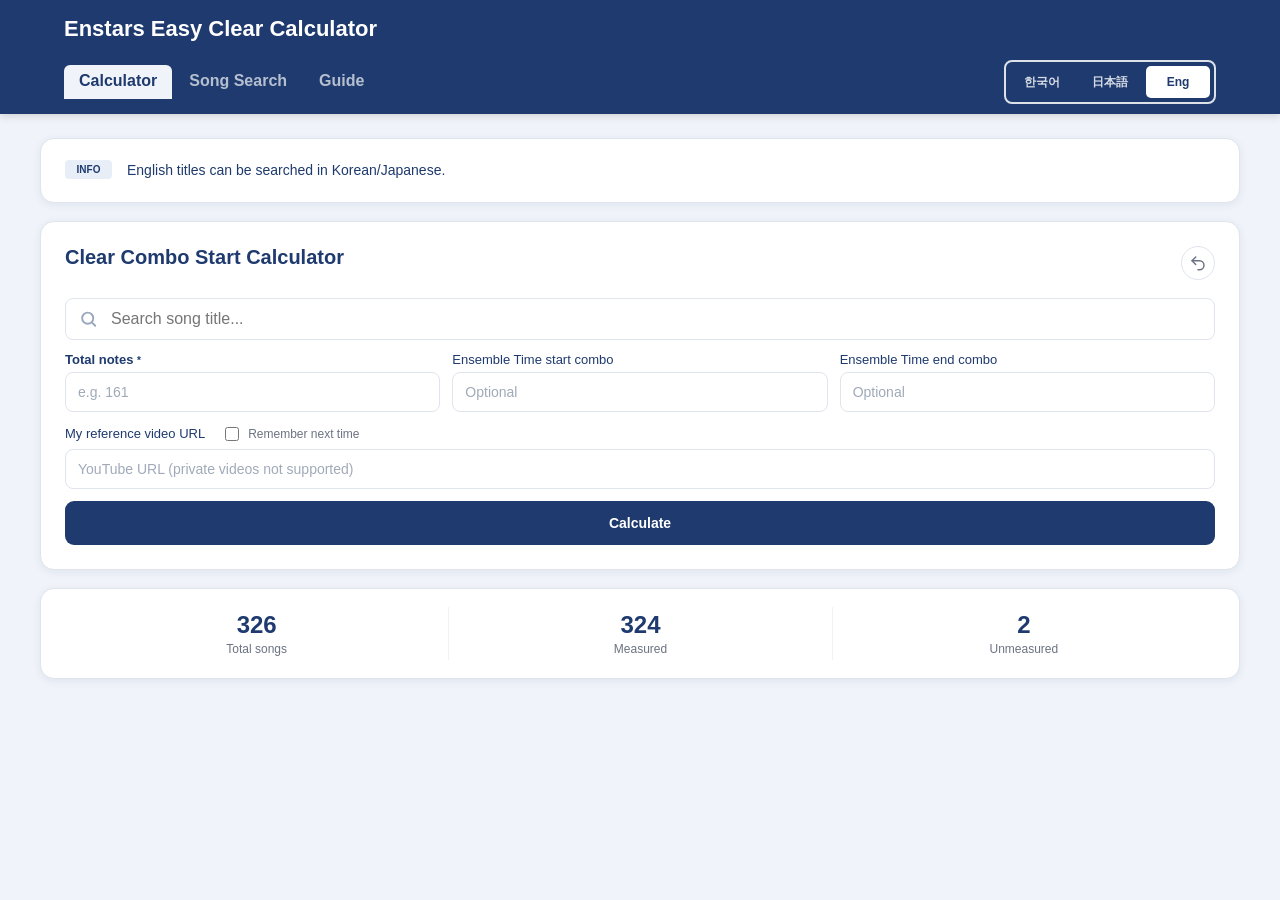
==== commit b60c1d27: "탭1 참고영상 URL placeholder 폰트 14px 복원" ====
--- a/index.html
+++ b/index.html
@@ -10,8 +10,8 @@
     <link rel="manifest" href="manifest.webmanifest" />
     <link rel="apple-touch-icon" href="icons/apple-touch-icon.png" />
     <title>앙스타 이지작 계산기</title>
-    <script type="module" crossorigin src="./assets/index-Br412Iv5.js"></script>
-    <link rel="stylesheet" crossorigin href="./assets/index-BdZLYYPG.css">
+    <script type="module" crossorigin src="./assets/index-DLdRrsuO.js"></script>
+    <link rel="stylesheet" crossorigin href="./assets/index-DppbS4N_.css">
   </head>
   <body>
     <div id="root"></div>
--- a/assets/index-DppbS4N_.css
+++ b/assets/index-DppbS4N_.css
@@ -0,0 +1 @@
+:root{color-scheme:light;--navy: #1e3a6e;--navy-light: #2a4d8f;--navy-pale: #e8eef8;--bg: #f0f3f9;--page-bg: #f7f9fc;--white: #ffffff;--border: #e0e4ed;--border-light: #f0f2f7;--text-main: #1e3a6e;--text-sub: #6b7280;--text-muted: #a0aab8;--input-bg: #f4f6fb;--accent: #2a4d8f;--amber: #fbbf24;--surface-tint: #f8faff;--shadow: 0 2px 8px rgba(30, 58, 110, .08);--shadow-md: 0 4px 16px rgba(30, 58, 110, .1);--scoutA-pre: #7dd3fc;--scoutA-start: #2563eb;--scoutB-pre: #86efac;--scoutB-start: #16a34a;--event-pre: #fca5a5;--event-start: #dc2626;font-family:Noto Sans KR,Noto Sans JP,-apple-system,BlinkMacSystemFont,Segoe UI,sans-serif}*{box-sizing:border-box}body{margin:0;min-width:320px;min-height:100vh;background:var(--bg);color:var(--text-main)}button{font:inherit}button:focus-visible,input:focus-visible,select:focus-visible{outline:2px solid var(--navy-light);outline-offset:2px}.app-shell{width:100%;margin:0;padding:0 0 56px}.app-nav{position:sticky;top:0;z-index:80;display:block;width:100%;margin:0;padding:0;background:var(--navy);color:var(--white);border-radius:0;box-shadow:0 2px 8px #00000026}.app-nav-inner{max-width:1200px;margin:0 auto;padding:0 24px}.app-nav-brand-row{display:flex;align-items:center;padding:14px 0 10px}.app-nav-bottom-row{display:flex;align-items:center;justify-content:space-between;gap:16px;padding:4px 0 10px}.app-kicker,.app-subtitle,.section-label,.placeholder-card p,.result-song-meta{margin:0}.app-kicker{color:#ffffffb8;font-size:12px;font-weight:700}h1{margin:2px 0 4px;font-size:22px;line-height:1.2}.app-subtitle{color:#ffffffc7;font-size:13px;line-height:1.45}.language-switcher{display:flex;gap:4px;padding:4px;background:transparent;border:2px solid rgba(255,255,255,.85);border-radius:8px;flex-shrink:0}.language-switcher button{min-width:64px;height:32px;padding:0 10px;border:0;border-radius:5px;background:transparent;color:#ffffffd1;cursor:pointer;font-size:12px;font-weight:800;transition:background .2s,color .2s}.language-switcher button.active{background:var(--white);color:var(--navy)}.language-switcher button:not(.active):hover{background:#ffffff29;color:var(--white)}.preview-panel{width:min(1200px,calc(100% - 48px));margin:24px auto 0;padding:0;border:0;border-radius:0;background:transparent;box-shadow:none}.app-state-panel{padding-top:24px}.tab-preview{display:flex;gap:2px;flex:0 1 auto;padding:0;margin:0;border-bottom:0;border-radius:0;background:transparent}.tab-preview button{display:flex;align-items:center;justify-content:center;flex:0 0 auto;min-height:34px;padding:6px 15px;border:0;border-bottom:2px solid transparent;border-radius:6px 6px 0 0;background:transparent;color:#ffffffad;cursor:default;font-weight:800;transition:background .2s,color .2s,border-color .2s}.tab-preview button.active{background:var(--bg);color:var(--navy);border-bottom-color:var(--bg);box-shadow:none}.tab-preview button:not(.active){background:transparent}.tab-preview button:not(.active):hover{background:#ffffff14;color:#ffffffeb;cursor:pointer}.tab-preview button:focus-visible{outline:0}.placeholder-card{padding:24px;border:.5px solid var(--border);border-radius:14px;background:var(--white);box-shadow:var(--shadow)}.predict-notice-card{margin-bottom:18px;padding:10px 24px;border:.5px solid var(--border);border-radius:14px;background:var(--white);box-shadow:var(--shadow)}.card-label-row{display:flex;align-items:flex-start;justify-content:space-between;gap:16px;margin-bottom:18px}.section-label{color:var(--navy-light);font-size:12px;font-weight:900;text-transform:uppercase;letter-spacing:.6px}.placeholder-card h2{margin:0;color:var(--navy);font-size:20px}.placeholder-card p{color:var(--text-sub);line-height:1.65}.info-tab{display:grid;gap:24px}.info-grid{display:grid;grid-template-columns:repeat(2,minmax(0,1fr));gap:16px}.info-card{min-width:0;padding:24px;border:.5px solid var(--border);border-radius:14px;background:var(--white);box-shadow:var(--shadow)}.info-card:first-child{grid-column:1 / -1}.contact-card,.schedule-card{grid-column:1}.install-card{grid-column:2;grid-row:2 / span 2}.info-card-title{display:flex;align-items:center;gap:8px;margin-bottom:12px;color:var(--navy)}.info-card-title h2{margin:0;font-size:16px;font-weight:900;letter-spacing:0}.info-card-icon{flex:0 0 auto;width:20px;height:20px;color:var(--navy);opacity:.72;stroke:currentColor;stroke-width:2;stroke-linecap:round;stroke-linejoin:round}.info-text{color:var(--text-sub);font-size:13px;line-height:1.75}.info-text p{margin:0 0 8px}.info-text p:last-child{margin-bottom:0}.info-text strong,.notice-list strong{color:var(--text-main);font-weight:900}.notice-list{display:grid;margin:0;padding:0;list-style:none}.notice-list li{display:flex;align-items:flex-start;gap:15px;padding:10px 0;border-bottom:1px solid #e8eaf0;color:var(--text-main);font-size:14px;line-height:1.6}.notice-list li:last-child{border-bottom:0}.notice-badge{flex:0 0 47px;width:47px;margin-top:1px;padding:2px 0;border-radius:4px;font-size:10px;font-weight:900;line-height:1.5;text-align:center}.badge-info{background:var(--navy-pale);color:var(--navy)}.badge-note{background:#ede9fe;color:#6d28d9}.badge-wish{background:#fce4ec;color:#c2185b}.contact-box{display:flex;align-items:center;gap:12px;margin-top:12px;padding:14px 18px;border:1px solid var(--border);border-radius:10px;background:transparent;color:var(--text-main);text-decoration:none;transition:background .15s,border-color .15s,transform .15s}.contact-box:hover{border-color:var(--text-muted);background:var(--surface-tint);transform:translateY(-1px)}.contact-icon{display:flex;align-items:center;justify-content:center;flex:0 0 auto;width:32px;height:32px;border-radius:8px;background:var(--navy);color:var(--white)}.contact-icon .info-card-icon{width:16px;height:16px;color:currentColor;opacity:1}.contact-email{color:var(--text-main);font-size:13px;font-weight:900}.cal-open-btn,.download-btn{display:inline-flex;align-items:center;justify-content:center;gap:6px;min-height:36px;border-radius:8px;cursor:pointer;font:inherit;font-weight:800;transition:background .15s,border-color .15s,color .15s,transform .15s}.cal-open-btn{width:100%;margin-top:2px;padding:7px 14px;border:1px solid var(--border);background:transparent;color:var(--text-main);font-size:12px}.cal-open-btn:hover{background:var(--surface-tint);border-color:var(--text-muted);transform:translateY(-1px)}.cal-open-icon{width:13px;height:13px;stroke:currentColor;stroke-width:2;stroke-linecap:round;stroke-linejoin:round}.download-btn{margin-bottom:12px;padding:8px 20px;border:0;background:var(--navy);color:var(--white);font-size:14px}.download-btn:hover{background:var(--navy-light)}.install-guide{display:grid;gap:18px}.install-block{min-width:0}.install-platform{color:var(--text-main);font-size:15px}.install-steps{margin:0;padding-left:18px;color:var(--text-main);font-size:13px;line-height:1.9}.info-image-card{width:min(480px,100%);margin:0 auto;padding:12px;border-radius:12px;background:var(--white);box-shadow:0 2px 12px #0000001a}.info-image-card img{display:block;width:100%;border-radius:8px}.cal-modal{position:fixed;inset:0;z-index:400;display:none;align-items:center;justify-content:center;padding:16px;background:#00000073}.cal-modal.open{display:flex}.cal-modal-box{width:min(380px,100%);padding:24px;border:.5px solid var(--border);border-radius:16px;background:var(--white);box-shadow:0 8px 32px #1e3a6e2e}.cal-hd{display:flex;align-items:center;justify-content:space-between;gap:16px;margin-bottom:20px}.cal-month-lbl{color:var(--navy);font-size:16px;font-weight:900}.cal-nav-btns{display:flex;gap:6px}.cal-nav-btns button{display:flex;align-items:center;justify-content:center;width:28px;height:28px;padding:0;border:1px solid var(--border);border-radius:7px;background:var(--bg);color:var(--text-sub);cursor:pointer;font-size:16px;line-height:1;transition:background .15s,color .15s}.cal-nav-btns button:hover{background:var(--navy-pale);color:var(--navy)}.cal-grid{display:grid;grid-template-columns:repeat(7,minmax(0,1fr));gap:2px}.cal-dow{padding:6px 0;color:var(--text-muted);font-size:10px;font-weight:900;letter-spacing:.5px;text-align:center}.cal-dow.sun,.cal-cell.sun .cal-day-num{color:#ef4444}.cal-dow.sat,.cal-cell.sat .cal-day-num{color:#3b82f6}.cal-cell{position:relative;display:flex;align-items:center;flex-direction:column;min-height:52px;padding:6px 2px 8px;border-radius:8px;cursor:default;transition:background .15s}.cal-cell:not(.empty):hover,.cal-cell.tooltip-open{background:var(--navy-pale)}.cal-cell.has-events{cursor:pointer}.cal-cell.has-events:focus-visible{outline:2px solid var(--navy-light);outline-offset:2px}.cal-cell.empty{pointer-events:none}.cal-day-num{margin-bottom:5px;color:var(--text-main);font-size:13px;font-weight:700;line-height:1}.cal-cell.today .cal-day-num{display:flex;align-items:center;justify-content:center;width:22px;height:22px;border-radius:50%;background:var(--navy);color:var(--white);font-size:12px}.cal-dots{display:flex;flex-wrap:wrap;justify-content:center;gap:3px;max-width:36px}.cal-dot,.cal-legend-dot,.cal-rule-dot{flex:0 0 auto;border-radius:50%}.cal-dot{width:7px;height:7px}.cal-legend-dot,.cal-rule-dot{width:9px;height:9px}.cal-dot-scoutA-pre{background:var(--scoutA-pre)}.cal-dot-scoutA-start{background:var(--scoutA-start)}.cal-dot-scoutB-pre{background:var(--scoutB-pre)}.cal-dot-scoutB-start{background:var(--scoutB-start)}.cal-dot-event-pre{background:var(--event-pre)}.cal-dot-event-start{background:var(--event-start)}.cal-tooltip{position:absolute;top:-12px;left:50%;z-index:10;padding:5px 9px;border-radius:6px;background:var(--navy);box-shadow:0 2px 8px #00000026;color:var(--white);font-size:10px;font-weight:500;line-height:1.6;pointer-events:none;text-align:center;transform:translate(-50%,-100%);white-space:pre}.cal-legend{display:grid;gap:8px;margin-top:16px;padding-top:14px;border-top:.5px solid var(--border)}.cal-legend-top{display:flex;flex-wrap:wrap;gap:14px}.cal-legend-item,.cal-legend-rule{display:flex;align-items:center;gap:6px;color:var(--text-sub);font-size:11px}.cal-legend-rule{color:var(--text-muted)}.reset-btn{display:inline-flex;align-items:center;justify-content:center;width:34px;height:34px;padding:0;border:1px solid var(--border);border-radius:50%;background:var(--white);color:var(--text-sub);cursor:pointer}.reset-btn svg{stroke:currentColor;stroke-width:1.9;stroke-linecap:round;stroke-linejoin:round}.reset-btn:hover{color:var(--navy);border-color:var(--navy-pale);background:var(--navy-pale)}.prediction-form{display:grid;grid-template-columns:repeat(3,minmax(0,1fr));gap:12px;margin-top:18px}.search-row{position:relative;display:grid;grid-column:1 / -1;gap:8px}.song-search-box,.song-search-input-wrap{position:relative}.song-search-icon{position:absolute;top:50%;left:14px;display:inline-flex;color:#9aa8bd;pointer-events:none;transform:translateY(-50%)}.song-search-icon svg{stroke:currentColor;stroke-width:2.4;stroke-linecap:round;stroke-linejoin:round}.song-search-input{width:100%;height:42px;padding:0 38px 0 45px;border:1.5px solid var(--border);border-radius:8px;outline:none;background:var(--white);color:var(--text-main);font-size:16px}.song-search-clear{position:absolute;top:50%;right:10px;width:22px;height:22px;border:0;border-radius:50%;background:transparent;color:var(--text-muted);cursor:pointer;font-size:18px;line-height:1;transform:translateY(-50%)}.song-search-clear:hover{color:var(--navy);background:var(--navy-pale)}.song-search-input:focus{border-color:var(--navy);box-shadow:0 0 0 3px #1e3a6e14}.song-search-results{position:absolute;z-index:20;top:calc(100% + 8px);left:0;right:0;max-height:280px;overflow-y:auto;border:1px solid var(--border);border-radius:12px;background:var(--white);box-shadow:var(--shadow-md)}.song-search-results button{display:grid;width:100%;gap:4px;padding:14px 18px;border:0;border-bottom:.5px solid var(--border-light);background:transparent;color:var(--text-main);cursor:pointer;text-align:left}.song-search-results button:hover{background:var(--navy-pale)}.song-search-title{overflow:hidden;color:var(--navy);font-size:14px;font-weight:700;text-overflow:ellipsis;white-space:nowrap}.song-search-subtitle{overflow:hidden;color:var(--text-muted);font-size:13px;font-weight:600;text-overflow:ellipsis;white-space:nowrap}.song-search-meta{display:flex;align-items:center;gap:8px;min-width:0;overflow:hidden;color:var(--text-sub);font-size:13px;font-weight:600}.song-search-type{display:inline-flex;align-items:center;min-height:22px;padding:2px 8px;border-radius:6px;font-weight:800}.song-search-empty{padding:16px 14px;color:var(--text-muted);text-align:center;font-size:13px}.selected-song{display:flex;align-items:center;gap:8px;min-width:0;min-height:34px;padding:7px 10px;border:1px solid var(--border-light);border-radius:8px;background:var(--navy-pale);color:var(--text-main);font-size:12px}.selected-song span{color:var(--text-sub);font-weight:700}.selected-song strong{min-width:0;overflow:hidden;text-overflow:ellipsis;white-space:nowrap}.selected-song button{margin-left:auto;border:0;background:transparent;color:var(--navy);cursor:pointer;font-size:12px;font-weight:800}.input-group{display:grid;gap:5px;min-width:0}.input-group span{color:var(--text-main);font-size:13px;font-weight:600}.input-group.et-combo-field span,.input-group.my-youtube-group span{font-weight:400}.input-group strong{color:var(--navy);font-size:10px}.num-input{width:100%;height:40px;padding:0 12px;border:1.5px solid var(--border);border-radius:8px;outline:none;background:var(--white);color:var(--text-main);font-size:14px;font-weight:500}.num-input:focus{border-color:var(--navy);box-shadow:0 0 0 3px #1e3a6e14}.num-input:disabled{background:var(--border-light);color:var(--text-muted);cursor:not-allowed;opacity:1}.num-input::placeholder{color:var(--text-muted);font-weight:400}.num-input.error{border-color:#ef4444}.predict-btn{grid-column:1 / -1;width:100%;height:44px;border:0;border-radius:9px;background:var(--navy);color:var(--white);cursor:pointer;font-size:14px;font-weight:700}.predict-btn:hover{background:var(--navy-light)}.predict-error{display:none;margin-top:12px;padding:10px 14px;border:1px solid #fecaca;border-radius:8px;background:#fef2f2;color:#dc2626;font-size:13px}.predict-error.visible{display:block}.result-card{display:none;margin-top:18px;padding:24px;border:.5px solid var(--border);border-radius:14px;background:var(--white);box-shadow:var(--shadow)}.result-card.visible{display:block}.result-header{display:flex;align-items:flex-start;justify-content:space-between;gap:14px}.result-header>div{flex:1;min-width:0}.result-song-title{margin:0 0 12px;color:var(--navy)!important;font-size:17px;font-weight:800;line-height:1.25;overflow:hidden;text-overflow:ellipsis;white-space:nowrap}.result-song-meta{display:flex;align-items:center;gap:8px;color:var(--text-main);font-size:15px;font-weight:500}.result-mode-badge{display:inline-block;min-width:80px;padding:6px 16px;border-radius:10px;text-align:center;font-size:14px;font-weight:700}.result-mode-badge.predicted{background:var(--navy-pale);color:var(--navy)}.result-mode-badge.measured{background:#d1fae5;color:#065f46}.combo-display{display:flex;align-items:baseline;justify-content:center;gap:10px;padding:52px 0 22px}.combo-num{color:var(--navy);font-size:52px;font-weight:700;line-height:1.1}.combo-word,.combo-unit{color:var(--navy);font-size:20px;font-weight:600}.combo-unit{opacity:.55}.bar-section{position:relative;width:85%;margin:12px auto 14px;padding:62px 0 12px}.bar-section.has-custom{padding-bottom:12px}.bar-section.has-custom .bar-legend{margin-top:44px}.bar-track{display:flex;height:28px;overflow:hidden;background:#e5e7eb}.bar-left,.bar-right{height:100%;background:#d1d5db}.bar-et{height:100%;background:var(--amber)}.bar-marker{position:absolute;top:0;display:flex;flex-direction:column;align-items:center;transform:translate(-50%)}.bar-marker-label{padding:4px 10px;border-radius:4px;background:#dce6f5;color:#1e4a8a;font-size:13px;font-weight:700;white-space:nowrap}.bar-marker-line{width:2px;height:20px;background:#4a6fa5}.bar-marker-arrow{width:0;height:0;border-top:7px solid #4a6fa5;border-right:6px solid transparent;border-left:6px solid transparent}.bar-edge-marker{position:absolute;top:0;display:flex;flex-direction:column}.bar-edge-marker.left-edge{left:0;align-items:flex-start}.bar-edge-marker.right-edge{right:0;align-items:flex-end}.bar-edge-marker-label{min-width:36px;padding:3px 8px;background:#eaecef;color:#6b7280;font-size:12px;font-weight:700;text-align:center}.bar-edge-marker-line{width:1px;height:42px;background:#eaecef}.bar-labels{position:relative;height:20px;margin-top:6px}.bar-lbl{position:absolute;color:var(--text-sub);font-size:12px;font-weight:600;transform:translate(-50%);white-space:nowrap}.bar-lbl.above{top:-58px}.bar-legend{display:flex;gap:16px;margin-top:14px;padding-top:8px;border-top:.5px solid var(--border-light)}.legend-item{display:flex;align-items:center;gap:5px;color:var(--text-sub);font-size:12px;font-weight:500}.legend-dot{width:10px;height:10px;flex-shrink:0;border-radius:2px}.legend-dot.clear{background:#7a94bf}.legend-dot.et{border:1px solid #d97706;background:var(--amber)}.bar-custom-marker{position:absolute;top:90px;display:flex;flex-direction:column;align-items:center;transform:translate(-50%);pointer-events:none}.bar-custom-marker-arrow{width:0;height:0;border-bottom:7px solid;border-right:6px solid transparent;border-left:6px solid transparent}.bar-custom-marker-line{width:2px;height:26px}.bar-custom-marker-label{padding:2px 7px;border-radius:3px;border:1.5px solid;background:var(--bg);font-size:12px;font-weight:700;white-space:nowrap}.my-youtube-group{grid-column:1 / -1}.my-youtube-input-wrap{position:relative}.my-youtube-input-wrap .num-input{padding-right:36px}.my-youtube-clear{position:absolute;top:50%;right:10px;width:22px;height:22px;border:0;border-radius:50%;background:transparent;color:var(--text-muted);cursor:pointer;font-size:18px;line-height:1;transform:translateY(-50%)}.my-youtube-clear:hover{color:var(--navy);background:var(--navy-pale)}.my-youtube-label-row{display:flex;align-items:center;gap:8px}.my-youtube-label-row>span{margin-right:8px}.my-youtube-remember{display:flex;align-items:center;gap:6px;cursor:pointer;font-size:12px;font-weight:400;color:var(--text-sub);-webkit-user-select:none;user-select:none}.my-youtube-remember input[type=checkbox]{width:14px;height:14px;cursor:pointer;accent-color:var(--navy);flex-shrink:0}.my-points-section{margin-top:2px;padding-top:10px;border-top:.5px solid var(--border-light)}.my-points-row{display:flex;align-items:center;gap:8px;margin-bottom:6px}.my-points-dot{width:9px;height:9px;border-radius:50%;flex-shrink:0}.my-points-input{width:68px;padding:4px 6px;border:1px solid var(--border);border-radius:4px;font-size:14px;font-weight:600;color:var(--text-main);background:var(--bg);text-align:center;-moz-appearance:textfield}.my-points-input.invalid{border-color:#ef4444;color:#ef4444}.my-points-input::-webkit-inner-spin-button,.my-points-input::-webkit-outer-spin-button{-webkit-appearance:none}.my-points-sep{color:var(--border);font-size:14px;flex-shrink:0}.my-points-note{flex:1;min-width:0;padding:4px 6px;border:1px solid var(--border);border-radius:4px;font-size:13px;color:var(--text-sub);background:var(--bg)}.my-points-remove{background:none;border:none;color:var(--text-sub);cursor:pointer;font-size:18px;line-height:1;padding:0 4px}.my-points-remove:hover{color:var(--text-main)}.my-points-add{display:block;width:100%;padding:6px;background:none;border:1px dashed var(--border);border-radius:4px;color:var(--text-sub);font-size:13px;cursor:pointer;text-align:center}.my-points-add:hover{border-color:var(--text-sub);color:var(--text-main)}.video-section{margin-top:22px}.video-label{display:block;margin-bottom:8px;color:var(--text-main);font-size:14px;font-weight:700}.video-thumb-wrap{position:relative;display:block;width:100%;overflow:hidden;padding:0;border:0;border-radius:10px;aspect-ratio:16 / 9;background:#111;cursor:pointer}.video-thumb-wrap img,.video-thumb-wrap iframe{display:block;width:100%;height:100%;border:0;object-fit:cover}.video-play-overlay{position:absolute;inset:0;display:flex;align-items:center;justify-content:center}.video-play-circle{display:flex;align-items:center;justify-content:center;width:60px;height:60px;border-radius:50%;background:#ffffffeb;box-shadow:0 2px 12px #0000004d}.video-play-icon{width:22px;height:22px;margin-left:4px;color:var(--navy);fill:var(--navy)}.video-yt-badge{position:absolute;right:10px;bottom:10px;padding:3px 8px;border-radius:4px;background:#000000a6;color:var(--white);font-size:10px}.stats-card{margin-top:18px;padding:18px 24px;border:.5px solid var(--border);border-radius:14px;background:var(--white);box-shadow:var(--shadow)}.stats-grid{display:grid;grid-template-columns:repeat(3,1fr)}.stat-item{padding:4px 8px;text-align:center}.stat-item+.stat-item{border-left:.5px solid var(--border-light)}.stat-val{color:var(--navy);font-size:24px;font-weight:800}.stat-lbl{margin-top:3px;color:var(--text-sub);font-size:12px}.songs-layout{display:grid;grid-template-columns:240px minmax(0,1fr);gap:18px;align-items:start}.songs-sidebar,.table-panel{border:.5px solid var(--border);border-radius:14px;background:var(--white);box-shadow:var(--shadow)}.songs-sidebar{display:grid;gap:18px;padding:20px}.sidebar-section{display:grid;gap:8px}.sidebar-hint{display:none;padding:10px 12px;border-radius:8px;background:var(--surface-tint);color:var(--text-main);border:1px solid var(--navy-pale);font-size:12px;font-weight:700;line-height:1.45}.sidebar-title{color:var(--navy);font-size:13px;font-weight:800;text-transform:uppercase}.type-chips,.filter-chip-grid{display:flex;flex-wrap:wrap;gap:6px}.type-chip,.filter-chip,.unit-reset-btn,.natural-sort-btn,.paging-bar button{min-height:30px;border:1px solid transparent;border-radius:7px;cursor:pointer;font-size:12px;font-weight:800}.type-chip{padding:4px 9px}.filter-chip{padding:4px 11px;border-color:var(--border);background:var(--surface-tint);color:var(--text-main)}.filter-chip.active{border-color:var(--navy);background:var(--navy);color:var(--white)}.duration-sort-row{display:flex;flex-wrap:wrap;gap:6px}.duration-sort-row .filter-chip.active{border-color:#d4e4fc;background:#d4e4fc;color:#0c4a6e}.unit-reset-btn{justify-self:start;padding:4px 10px;border-color:var(--border);background:var(--white);color:var(--text-sub)}.unit-reset-btn:hover,.natural-sort-btn:hover,.paging-bar button:not(:disabled):hover{border-color:var(--navy-pale);background:var(--navy-pale);color:var(--navy)}.table-panel{overflow:hidden}.table-search-bar{border-bottom:1px solid var(--border-light);background:var(--white)}.table-search-top{display:flex;align-items:center;gap:10px;padding:12px 20px}.search-mode-select,.table-search-input{height:38px;border:1.5px solid var(--border);border-radius:8px;outline:none;background:var(--white);color:var(--text-main);font:inherit;font-size:13px}.search-mode-select{flex-shrink:0;min-width:112px;padding:0 8px;cursor:pointer}.table-search-wrap{position:relative;flex:1}.table-search-input{width:100%;padding:0 34px 0 12px}.search-mode-select:focus,.table-search-input:focus{border-color:var(--navy);box-shadow:0 0 0 3px #1e3a6e14}.table-clear-btn{position:absolute;top:50%;right:8px;width:22px;height:22px;border:0;border-radius:50%;background:transparent;color:var(--text-muted);cursor:pointer;transform:translateY(-50%)}.natural-sort-btn{display:inline-flex;align-items:center;justify-content:center;width:38px;border-color:var(--border);background:var(--white);color:var(--navy)}.natural-sort-btn svg{stroke:currentColor;stroke-width:2;stroke-linecap:round;stroke-linejoin:round}.unit-filter-panel{display:grid;gap:8px;padding:0 20px 14px}.unit-filter-inner{display:grid;gap:4px}.unit-filter-line{display:flex;flex-wrap:wrap;gap:3px 8px;padding-top:5px;border-top:1px solid var(--border-light)}.unit-filter-line:first-child{border-top:0}.unit-filter-item{display:inline-flex;align-items:center;gap:5px;min-height:25px;padding:2px 6px;border-radius:5px;color:var(--text-main);cursor:pointer;font-size:12px}.unit-filter-item:hover{background:var(--navy-pale)}.unit-filter-item input{width:13px;height:13px;accent-color:var(--navy)}.songs-table-wrap{overflow-x:auto;overflow-y:hidden;-webkit-overflow-scrolling:touch}.songs-table{width:100%;min-width:800px;border-collapse:collapse;table-layout:fixed}.songs-table th,.songs-table td{overflow:hidden;padding:10px 12px;border-bottom:.5px solid var(--border-light);color:var(--text-main);font-size:13px;text-overflow:ellipsis;vertical-align:middle}.songs-table th{background:var(--navy-pale);color:var(--text-main);text-align:left;text-overflow:clip;white-space:nowrap}.songs-table th:nth-child(1){width:112px}.songs-table th:nth-child(2){width:157px}.songs-table th:nth-child(4),.songs-table th:nth-child(6){width:96px;text-align:center}.songs-table th:nth-child(5){width:108px;text-align:center}.songs-table th:nth-child(7){width:78px;text-align:center}.songs-table th button{display:inline-flex;align-items:center;gap:3px;border:0;background:transparent;color:inherit;cursor:pointer;font-size:12px;font-weight:900;text-transform:uppercase}.songs-table tbody tr:hover td{background:var(--surface-tint)}.type-badge{display:inline-flex;align-items:center;min-height:22px;padding:2px 8px;border-radius:999px;font-size:11px;font-weight:800}.col-title{position:relative;overflow:hidden!important;font-weight:700}.desktop-thumb-preview{position:fixed;z-index:90;width:294px;height:294px;padding:6px;border:1px solid var(--border);border-radius:12px;background:var(--white);box-shadow:var(--shadow-md);pointer-events:none}.desktop-thumb-preview img{display:block;width:100%;height:100%;border-radius:8px;background:#000;object-fit:cover}.title-thumb-popover{position:absolute;z-index:30;top:50%;left:calc(100% + 18px);width:280px;height:280px;padding:6px;border:1px solid var(--border);border-radius:12px;background:var(--white);box-shadow:var(--shadow-md);opacity:0;pointer-events:none;transform:translate(8px,-50%);transition:opacity .15s,transform .15s}.title-thumb-popover img{display:block;width:100%;height:100%;border-radius:8px;background:#000;object-fit:cover}.col-title:hover .title-thumb-popover,.col-title:focus-within .title-thumb-popover{opacity:1;transform:translateY(-50%)}.mobile-thumb-backdrop{display:none}.song-title-inner{display:block;max-width:100%}.song-title-text{display:block;min-width:0;overflow:hidden;text-overflow:ellipsis;white-space:nowrap}.col-num,.col-dur,.col-video{text-align:center}.col-video a{display:inline-flex;align-items:center;justify-content:center;width:28px;height:28px;border:0;border-radius:6px;background:var(--white);color:var(--navy);text-decoration:none;opacity:.72;transition:background-color .15s,opacity .15s}.col-video a:hover{background:var(--navy-pale);opacity:1}.col-video a svg{stroke:currentColor;stroke-width:2;stroke-linecap:round;stroke-linejoin:round}.col-video span{color:var(--text-muted)}.clear-dot{display:inline-block;width:7px;height:7px;margin-right:5px;border-radius:50%;background:#d1d5db;vertical-align:middle}.clear-dot.measured{background:#059669}.table-empty{padding:42px;color:var(--text-muted);text-align:center}.table-footer{display:grid;grid-template-columns:1fr auto 1fr;align-items:center;gap:12px;padding:12px 20px;border-top:1px solid var(--border-light);color:var(--text-sub);font-size:12px;font-weight:700}.table-footer>span{grid-column:3;justify-self:end}.mobile-song-list{display:none}.paging-bar{grid-column:2;display:flex;align-items:center;justify-self:center;gap:5px}.paging-bar button{min-width:32px;padding:0 8px;border-color:var(--border);background:var(--white);color:var(--text-main)}.paging-bar button.active{border-color:var(--navy);background:var(--navy);color:var(--white)}.paging-bar button:disabled{color:var(--text-muted);cursor:not-allowed;opacity:.55}@media(max-width:980px){.songs-layout,.info-grid{grid-template-columns:1fr}.contact-card,.schedule-card,.install-card{grid-column:auto;grid-row:auto}}@media(max-width:640px){.app-nav-inner{padding:0 16px}.app-nav-brand-row{padding:14px 0 8px}.app-nav-bottom-row{align-items:stretch;flex-direction:column;gap:8px;padding:4px 0 10px}.language-switcher{order:1;align-self:flex-end}.preview-panel{width:min(100% - 16px,1200px);margin-top:16px}.tab-preview{order:2;gap:2px;overflow-x:auto}.tab-preview button{min-height:36px;padding:6px 12px;font-size:13px}.card-label-row{flex-direction:column}.predict-card .card-label-row,.result-header{flex-direction:row}.result-header{align-items:flex-start}.prediction-form{grid-template-columns:1fr}.combo-display{justify-content:center;gap:7px}.combo-num{font-size:44px}.songs-layout{grid-template-columns:1fr;gap:14px}.songs-sidebar{gap:14px;padding:16px;border-radius:12px}.table-footer{grid-template-columns:1fr;justify-items:center}.table-footer>span{grid-column:1;grid-row:2;justify-self:center}.paging-bar{grid-column:1;grid-row:1}.table-search-top{align-items:center;flex-direction:row;gap:6px;padding:10px 12px}.search-mode-select{flex:0 0 118px;width:118px;padding:0 6px;font-size:16px}.table-search-wrap{min-width:0}.table-search-input{height:36px;font-size:16px}.song-search-input{height:42px;font-size:16px}.num-input{font-size:16px}.song-search-icon{left:14px}.song-search-clear{right:10px;font-size:18px}.natural-sort-btn{flex:0 0 36px;width:36px;height:36px}.songs-table-wrap{display:none;overflow-x:visible;padding:12px;background:var(--surface-tint)}.mobile-song-list{display:grid;gap:14px;padding:12px;background:var(--surface-tint)}.mobile-song-card{position:relative;display:grid;gap:14px;padding:16px;border:.5px solid var(--border);border-radius:12px;background:var(--white);box-shadow:var(--shadow)}.mobile-song-top{display:flex;align-items:center;justify-content:space-between;gap:12px}.mobile-song-meta{display:flex;align-items:center;min-width:0;gap:8px}.mobile-song-unit{min-width:0;overflow:hidden;color:var(--navy);font-size:15px;font-weight:900;text-overflow:ellipsis;white-space:nowrap}.mobile-video-link{display:inline-flex;align-items:center;justify-content:center;flex:0 0 40px;width:40px;height:40px;border:.5px solid var(--border-light);border-radius:10px;background:var(--surface-tint);color:var(--navy);text-decoration:none}.mobile-video-link svg{stroke:currentColor;stroke-width:2;stroke-linecap:round;stroke-linejoin:round}.mobile-no-video{display:inline-flex;align-items:center;justify-content:center;flex:0 0 40px;width:40px;height:40px;color:var(--text-muted);font-size:18px;font-weight:700}.mobile-song-title{position:relative;display:block;width:100%;overflow:visible;padding:0;border:0;background:transparent;color:var(--navy);cursor:pointer;font:inherit;font-size:20px;font-weight:900;line-height:1.35;text-align:left}.mobile-song-title .song-title-text{white-space:normal}.mobile-thumb-backdrop{position:fixed;inset:0;z-index:80;display:flex;align-items:center;justify-content:center;padding:18px;background:#0f172a2e}.mobile-thumb-modal{width:min(82vw,340px);aspect-ratio:1;padding:6px;border:1px solid var(--border);border-radius:14px;background:var(--white);box-shadow:var(--shadow-md)}.mobile-thumb-modal img{display:block;width:100%;height:100%;border-radius:10px;background:#000;object-fit:cover}.mobile-song-stats{display:grid;grid-template-columns:repeat(3,minmax(0,1fr));padding-top:12px;border-top:1px solid var(--border-light)}.mobile-song-stats div{display:grid;gap:6px;min-width:0;padding:0 8px;border-left:1px solid var(--border-light);text-align:center}.mobile-song-stats div:first-child{border-left:0}.mobile-song-stats span{color:var(--navy);font-size:13px;font-weight:900}.mobile-song-stats strong{color:var(--navy);font-size:19px;font-weight:500}.mobile-table-empty{padding:32px 12px;border-radius:12px;background:var(--white);color:var(--text-muted);text-align:center}.songs-table{min-width:0;border-collapse:separate}.songs-table,.songs-table thead,.songs-table tbody,.songs-table tr,.songs-table td{display:block}.songs-table thead{position:absolute;width:1px;height:1px;overflow:hidden;clip:rect(0 0 0 0);white-space:nowrap}.songs-table tbody{display:grid;gap:12px}.songs-table tbody tr{display:grid;grid-template-columns:repeat(2,minmax(0,1fr));gap:9px 12px;padding:13px;border:.5px solid var(--border);border-radius:10px;background:var(--white);box-shadow:var(--shadow)}.songs-table tbody tr:hover td{background:transparent}.songs-table td{display:flex;align-items:center;justify-content:space-between;gap:10px;min-width:0;padding:0;border-bottom:0;overflow:visible;text-align:right;text-overflow:clip;white-space:normal}.songs-table td:before{content:attr(data-label);flex:0 0 auto;color:var(--text-sub);font-size:11px;font-weight:800;text-transform:uppercase}.songs-table .col-title{grid-column:1 / -1;order:-2;justify-content:flex-start;color:var(--text-main);font-size:15px;font-weight:900;line-height:1.35;text-align:left;word-break:keep-all;overflow-wrap:anywhere}.songs-table .col-title .song-title-text{white-space:normal}.songs-table .col-title .title-thumb-popover{position:absolute;left:0;top:calc(100% + 4px);width:min(72vw,260px);height:min(72vw,260px)}.songs-table .col-title:before{content:none}.songs-table .col-type,.songs-table .col-unit{order:-1;justify-content:flex-start}.songs-table .col-unit{color:var(--text-sub);font-size:12px;font-weight:800;text-align:left}.songs-table .col-unit:before,.songs-table .col-type:before{content:none}.songs-table .col-num,.songs-table .col-dur,.songs-table .col-video{min-height:30px;padding-top:9px;border-top:1px solid var(--border-light)}.songs-table .col-video a{width:28px;height:28px;background:var(--white)}.table-empty{grid-column:1 / -1;justify-content:center;padding:32px 12px;text-align:center}.table-empty:before{content:none}.paging-bar{flex-wrap:wrap}.info-tab{gap:18px}.info-card{padding:18px;border-radius:12px}.notice-list li{gap:10px;font-size:13px}.notice-badge{flex-basis:43px;width:43px}.cal-modal{padding:10px}.cal-modal-box{padding:18px}.cal-cell{min-height:48px}.cal-tooltip{left:50%;max-width:170px;transform:translate(-50%,-100%)}.cal-legend-top,.cal-legend-rule{gap:10px}}
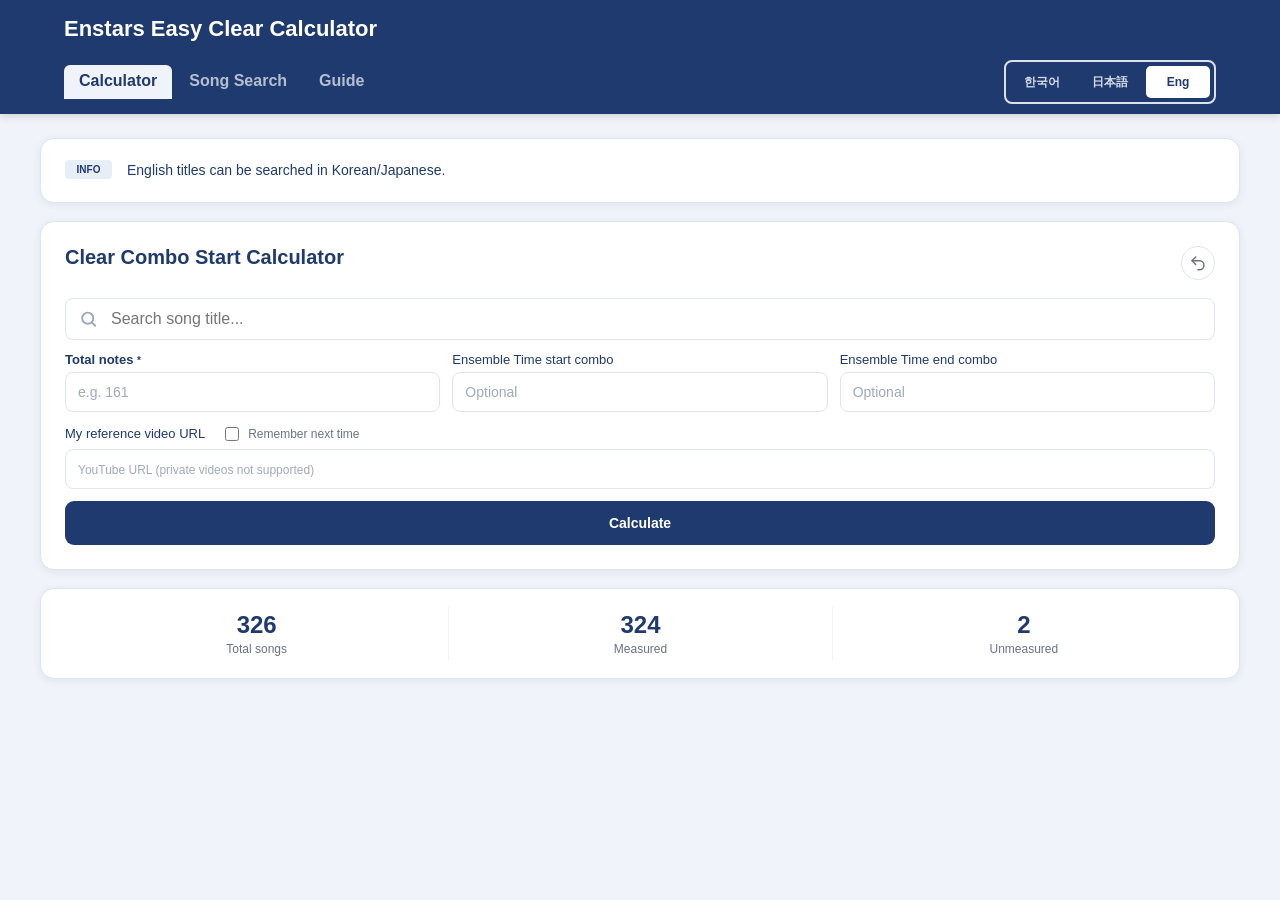
==== commit 449707cc: "탭1 참고영상 URL placeholder 12px" ====
--- a/index.html
+++ b/index.html
@@ -10,8 +10,8 @@
     <link rel="manifest" href="manifest.webmanifest" />
     <link rel="apple-touch-icon" href="icons/apple-touch-icon.png" />
     <title>앙스타 이지작 계산기</title>
-    <script type="module" crossorigin src="./assets/index-DLdRrsuO.js"></script>
-    <link rel="stylesheet" crossorigin href="./assets/index-DppbS4N_.css">
+    <script type="module" crossorigin src="./assets/index-Br412Iv5.js"></script>
+    <link rel="stylesheet" crossorigin href="./assets/index-BdZLYYPG.css">
   </head>
   <body>
     <div id="root"></div>
--- a/assets/index-BdZLYYPG.css
+++ b/assets/index-BdZLYYPG.css
@@ -0,0 +1 @@
+:root{color-scheme:light;--navy: #1e3a6e;--navy-light: #2a4d8f;--navy-pale: #e8eef8;--bg: #f0f3f9;--page-bg: #f7f9fc;--white: #ffffff;--border: #e0e4ed;--border-light: #f0f2f7;--text-main: #1e3a6e;--text-sub: #6b7280;--text-muted: #a0aab8;--input-bg: #f4f6fb;--accent: #2a4d8f;--amber: #fbbf24;--surface-tint: #f8faff;--shadow: 0 2px 8px rgba(30, 58, 110, .08);--shadow-md: 0 4px 16px rgba(30, 58, 110, .1);--scoutA-pre: #7dd3fc;--scoutA-start: #2563eb;--scoutB-pre: #86efac;--scoutB-start: #16a34a;--event-pre: #fca5a5;--event-start: #dc2626;font-family:Noto Sans KR,Noto Sans JP,-apple-system,BlinkMacSystemFont,Segoe UI,sans-serif}*{box-sizing:border-box}body{margin:0;min-width:320px;min-height:100vh;background:var(--bg);color:var(--text-main)}button{font:inherit}button:focus-visible,input:focus-visible,select:focus-visible{outline:2px solid var(--navy-light);outline-offset:2px}.app-shell{width:100%;margin:0;padding:0 0 56px}.app-nav{position:sticky;top:0;z-index:80;display:block;width:100%;margin:0;padding:0;background:var(--navy);color:var(--white);border-radius:0;box-shadow:0 2px 8px #00000026}.app-nav-inner{max-width:1200px;margin:0 auto;padding:0 24px}.app-nav-brand-row{display:flex;align-items:center;padding:14px 0 10px}.app-nav-bottom-row{display:flex;align-items:center;justify-content:space-between;gap:16px;padding:4px 0 10px}.app-kicker,.app-subtitle,.section-label,.placeholder-card p,.result-song-meta{margin:0}.app-kicker{color:#ffffffb8;font-size:12px;font-weight:700}h1{margin:2px 0 4px;font-size:22px;line-height:1.2}.app-subtitle{color:#ffffffc7;font-size:13px;line-height:1.45}.language-switcher{display:flex;gap:4px;padding:4px;background:transparent;border:2px solid rgba(255,255,255,.85);border-radius:8px;flex-shrink:0}.language-switcher button{min-width:64px;height:32px;padding:0 10px;border:0;border-radius:5px;background:transparent;color:#ffffffd1;cursor:pointer;font-size:12px;font-weight:800;transition:background .2s,color .2s}.language-switcher button.active{background:var(--white);color:var(--navy)}.language-switcher button:not(.active):hover{background:#ffffff29;color:var(--white)}.preview-panel{width:min(1200px,calc(100% - 48px));margin:24px auto 0;padding:0;border:0;border-radius:0;background:transparent;box-shadow:none}.app-state-panel{padding-top:24px}.tab-preview{display:flex;gap:2px;flex:0 1 auto;padding:0;margin:0;border-bottom:0;border-radius:0;background:transparent}.tab-preview button{display:flex;align-items:center;justify-content:center;flex:0 0 auto;min-height:34px;padding:6px 15px;border:0;border-bottom:2px solid transparent;border-radius:6px 6px 0 0;background:transparent;color:#ffffffad;cursor:default;font-weight:800;transition:background .2s,color .2s,border-color .2s}.tab-preview button.active{background:var(--bg);color:var(--navy);border-bottom-color:var(--bg);box-shadow:none}.tab-preview button:not(.active){background:transparent}.tab-preview button:not(.active):hover{background:#ffffff14;color:#ffffffeb;cursor:pointer}.tab-preview button:focus-visible{outline:0}.placeholder-card{padding:24px;border:.5px solid var(--border);border-radius:14px;background:var(--white);box-shadow:var(--shadow)}.predict-notice-card{margin-bottom:18px;padding:10px 24px;border:.5px solid var(--border);border-radius:14px;background:var(--white);box-shadow:var(--shadow)}.card-label-row{display:flex;align-items:flex-start;justify-content:space-between;gap:16px;margin-bottom:18px}.section-label{color:var(--navy-light);font-size:12px;font-weight:900;text-transform:uppercase;letter-spacing:.6px}.placeholder-card h2{margin:0;color:var(--navy);font-size:20px}.placeholder-card p{color:var(--text-sub);line-height:1.65}.info-tab{display:grid;gap:24px}.info-grid{display:grid;grid-template-columns:repeat(2,minmax(0,1fr));gap:16px}.info-card{min-width:0;padding:24px;border:.5px solid var(--border);border-radius:14px;background:var(--white);box-shadow:var(--shadow)}.info-card:first-child{grid-column:1 / -1}.contact-card,.schedule-card{grid-column:1}.install-card{grid-column:2;grid-row:2 / span 2}.info-card-title{display:flex;align-items:center;gap:8px;margin-bottom:12px;color:var(--navy)}.info-card-title h2{margin:0;font-size:16px;font-weight:900;letter-spacing:0}.info-card-icon{flex:0 0 auto;width:20px;height:20px;color:var(--navy);opacity:.72;stroke:currentColor;stroke-width:2;stroke-linecap:round;stroke-linejoin:round}.info-text{color:var(--text-sub);font-size:13px;line-height:1.75}.info-text p{margin:0 0 8px}.info-text p:last-child{margin-bottom:0}.info-text strong,.notice-list strong{color:var(--text-main);font-weight:900}.notice-list{display:grid;margin:0;padding:0;list-style:none}.notice-list li{display:flex;align-items:flex-start;gap:15px;padding:10px 0;border-bottom:1px solid #e8eaf0;color:var(--text-main);font-size:14px;line-height:1.6}.notice-list li:last-child{border-bottom:0}.notice-badge{flex:0 0 47px;width:47px;margin-top:1px;padding:2px 0;border-radius:4px;font-size:10px;font-weight:900;line-height:1.5;text-align:center}.badge-info{background:var(--navy-pale);color:var(--navy)}.badge-note{background:#ede9fe;color:#6d28d9}.badge-wish{background:#fce4ec;color:#c2185b}.contact-box{display:flex;align-items:center;gap:12px;margin-top:12px;padding:14px 18px;border:1px solid var(--border);border-radius:10px;background:transparent;color:var(--text-main);text-decoration:none;transition:background .15s,border-color .15s,transform .15s}.contact-box:hover{border-color:var(--text-muted);background:var(--surface-tint);transform:translateY(-1px)}.contact-icon{display:flex;align-items:center;justify-content:center;flex:0 0 auto;width:32px;height:32px;border-radius:8px;background:var(--navy);color:var(--white)}.contact-icon .info-card-icon{width:16px;height:16px;color:currentColor;opacity:1}.contact-email{color:var(--text-main);font-size:13px;font-weight:900}.cal-open-btn,.download-btn{display:inline-flex;align-items:center;justify-content:center;gap:6px;min-height:36px;border-radius:8px;cursor:pointer;font:inherit;font-weight:800;transition:background .15s,border-color .15s,color .15s,transform .15s}.cal-open-btn{width:100%;margin-top:2px;padding:7px 14px;border:1px solid var(--border);background:transparent;color:var(--text-main);font-size:12px}.cal-open-btn:hover{background:var(--surface-tint);border-color:var(--text-muted);transform:translateY(-1px)}.cal-open-icon{width:13px;height:13px;stroke:currentColor;stroke-width:2;stroke-linecap:round;stroke-linejoin:round}.download-btn{margin-bottom:12px;padding:8px 20px;border:0;background:var(--navy);color:var(--white);font-size:14px}.download-btn:hover{background:var(--navy-light)}.install-guide{display:grid;gap:18px}.install-block{min-width:0}.install-platform{color:var(--text-main);font-size:15px}.install-steps{margin:0;padding-left:18px;color:var(--text-main);font-size:13px;line-height:1.9}.info-image-card{width:min(480px,100%);margin:0 auto;padding:12px;border-radius:12px;background:var(--white);box-shadow:0 2px 12px #0000001a}.info-image-card img{display:block;width:100%;border-radius:8px}.cal-modal{position:fixed;inset:0;z-index:400;display:none;align-items:center;justify-content:center;padding:16px;background:#00000073}.cal-modal.open{display:flex}.cal-modal-box{width:min(380px,100%);padding:24px;border:.5px solid var(--border);border-radius:16px;background:var(--white);box-shadow:0 8px 32px #1e3a6e2e}.cal-hd{display:flex;align-items:center;justify-content:space-between;gap:16px;margin-bottom:20px}.cal-month-lbl{color:var(--navy);font-size:16px;font-weight:900}.cal-nav-btns{display:flex;gap:6px}.cal-nav-btns button{display:flex;align-items:center;justify-content:center;width:28px;height:28px;padding:0;border:1px solid var(--border);border-radius:7px;background:var(--bg);color:var(--text-sub);cursor:pointer;font-size:16px;line-height:1;transition:background .15s,color .15s}.cal-nav-btns button:hover{background:var(--navy-pale);color:var(--navy)}.cal-grid{display:grid;grid-template-columns:repeat(7,minmax(0,1fr));gap:2px}.cal-dow{padding:6px 0;color:var(--text-muted);font-size:10px;font-weight:900;letter-spacing:.5px;text-align:center}.cal-dow.sun,.cal-cell.sun .cal-day-num{color:#ef4444}.cal-dow.sat,.cal-cell.sat .cal-day-num{color:#3b82f6}.cal-cell{position:relative;display:flex;align-items:center;flex-direction:column;min-height:52px;padding:6px 2px 8px;border-radius:8px;cursor:default;transition:background .15s}.cal-cell:not(.empty):hover,.cal-cell.tooltip-open{background:var(--navy-pale)}.cal-cell.has-events{cursor:pointer}.cal-cell.has-events:focus-visible{outline:2px solid var(--navy-light);outline-offset:2px}.cal-cell.empty{pointer-events:none}.cal-day-num{margin-bottom:5px;color:var(--text-main);font-size:13px;font-weight:700;line-height:1}.cal-cell.today .cal-day-num{display:flex;align-items:center;justify-content:center;width:22px;height:22px;border-radius:50%;background:var(--navy);color:var(--white);font-size:12px}.cal-dots{display:flex;flex-wrap:wrap;justify-content:center;gap:3px;max-width:36px}.cal-dot,.cal-legend-dot,.cal-rule-dot{flex:0 0 auto;border-radius:50%}.cal-dot{width:7px;height:7px}.cal-legend-dot,.cal-rule-dot{width:9px;height:9px}.cal-dot-scoutA-pre{background:var(--scoutA-pre)}.cal-dot-scoutA-start{background:var(--scoutA-start)}.cal-dot-scoutB-pre{background:var(--scoutB-pre)}.cal-dot-scoutB-start{background:var(--scoutB-start)}.cal-dot-event-pre{background:var(--event-pre)}.cal-dot-event-start{background:var(--event-start)}.cal-tooltip{position:absolute;top:-12px;left:50%;z-index:10;padding:5px 9px;border-radius:6px;background:var(--navy);box-shadow:0 2px 8px #00000026;color:var(--white);font-size:10px;font-weight:500;line-height:1.6;pointer-events:none;text-align:center;transform:translate(-50%,-100%);white-space:pre}.cal-legend{display:grid;gap:8px;margin-top:16px;padding-top:14px;border-top:.5px solid var(--border)}.cal-legend-top{display:flex;flex-wrap:wrap;gap:14px}.cal-legend-item,.cal-legend-rule{display:flex;align-items:center;gap:6px;color:var(--text-sub);font-size:11px}.cal-legend-rule{color:var(--text-muted)}.reset-btn{display:inline-flex;align-items:center;justify-content:center;width:34px;height:34px;padding:0;border:1px solid var(--border);border-radius:50%;background:var(--white);color:var(--text-sub);cursor:pointer}.reset-btn svg{stroke:currentColor;stroke-width:1.9;stroke-linecap:round;stroke-linejoin:round}.reset-btn:hover{color:var(--navy);border-color:var(--navy-pale);background:var(--navy-pale)}.prediction-form{display:grid;grid-template-columns:repeat(3,minmax(0,1fr));gap:12px;margin-top:18px}.search-row{position:relative;display:grid;grid-column:1 / -1;gap:8px}.song-search-box,.song-search-input-wrap{position:relative}.song-search-icon{position:absolute;top:50%;left:14px;display:inline-flex;color:#9aa8bd;pointer-events:none;transform:translateY(-50%)}.song-search-icon svg{stroke:currentColor;stroke-width:2.4;stroke-linecap:round;stroke-linejoin:round}.song-search-input{width:100%;height:42px;padding:0 38px 0 45px;border:1.5px solid var(--border);border-radius:8px;outline:none;background:var(--white);color:var(--text-main);font-size:16px}.song-search-clear{position:absolute;top:50%;right:10px;width:22px;height:22px;border:0;border-radius:50%;background:transparent;color:var(--text-muted);cursor:pointer;font-size:18px;line-height:1;transform:translateY(-50%)}.song-search-clear:hover{color:var(--navy);background:var(--navy-pale)}.song-search-input:focus{border-color:var(--navy);box-shadow:0 0 0 3px #1e3a6e14}.song-search-results{position:absolute;z-index:20;top:calc(100% + 8px);left:0;right:0;max-height:280px;overflow-y:auto;border:1px solid var(--border);border-radius:12px;background:var(--white);box-shadow:var(--shadow-md)}.song-search-results button{display:grid;width:100%;gap:4px;padding:14px 18px;border:0;border-bottom:.5px solid var(--border-light);background:transparent;color:var(--text-main);cursor:pointer;text-align:left}.song-search-results button:hover{background:var(--navy-pale)}.song-search-title{overflow:hidden;color:var(--navy);font-size:14px;font-weight:700;text-overflow:ellipsis;white-space:nowrap}.song-search-subtitle{overflow:hidden;color:var(--text-muted);font-size:13px;font-weight:600;text-overflow:ellipsis;white-space:nowrap}.song-search-meta{display:flex;align-items:center;gap:8px;min-width:0;overflow:hidden;color:var(--text-sub);font-size:13px;font-weight:600}.song-search-type{display:inline-flex;align-items:center;min-height:22px;padding:2px 8px;border-radius:6px;font-weight:800}.song-search-empty{padding:16px 14px;color:var(--text-muted);text-align:center;font-size:13px}.selected-song{display:flex;align-items:center;gap:8px;min-width:0;min-height:34px;padding:7px 10px;border:1px solid var(--border-light);border-radius:8px;background:var(--navy-pale);color:var(--text-main);font-size:12px}.selected-song span{color:var(--text-sub);font-weight:700}.selected-song strong{min-width:0;overflow:hidden;text-overflow:ellipsis;white-space:nowrap}.selected-song button{margin-left:auto;border:0;background:transparent;color:var(--navy);cursor:pointer;font-size:12px;font-weight:800}.input-group{display:grid;gap:5px;min-width:0}.input-group span{color:var(--text-main);font-size:13px;font-weight:600}.input-group.et-combo-field span,.input-group.my-youtube-group span{font-weight:400}.input-group strong{color:var(--navy);font-size:10px}.num-input{width:100%;height:40px;padding:0 12px;border:1.5px solid var(--border);border-radius:8px;outline:none;background:var(--white);color:var(--text-main);font-size:14px;font-weight:500}.num-input:focus{border-color:var(--navy);box-shadow:0 0 0 3px #1e3a6e14}.num-input:disabled{background:var(--border-light);color:var(--text-muted);cursor:not-allowed;opacity:1}.num-input::placeholder{color:var(--text-muted);font-weight:400}.num-input.error{border-color:#ef4444}.predict-btn{grid-column:1 / -1;width:100%;height:44px;border:0;border-radius:9px;background:var(--navy);color:var(--white);cursor:pointer;font-size:14px;font-weight:700}.predict-btn:hover{background:var(--navy-light)}.predict-error{display:none;margin-top:12px;padding:10px 14px;border:1px solid #fecaca;border-radius:8px;background:#fef2f2;color:#dc2626;font-size:13px}.predict-error.visible{display:block}.result-card{display:none;margin-top:18px;padding:24px;border:.5px solid var(--border);border-radius:14px;background:var(--white);box-shadow:var(--shadow)}.result-card.visible{display:block}.result-header{display:flex;align-items:flex-start;justify-content:space-between;gap:14px}.result-header>div{flex:1;min-width:0}.result-song-title{margin:0 0 12px;color:var(--navy)!important;font-size:17px;font-weight:800;line-height:1.25;overflow:hidden;text-overflow:ellipsis;white-space:nowrap}.result-song-meta{display:flex;align-items:center;gap:8px;color:var(--text-main);font-size:15px;font-weight:500}.result-mode-badge{display:inline-block;min-width:80px;padding:6px 16px;border-radius:10px;text-align:center;font-size:14px;font-weight:700}.result-mode-badge.predicted{background:var(--navy-pale);color:var(--navy)}.result-mode-badge.measured{background:#d1fae5;color:#065f46}.combo-display{display:flex;align-items:baseline;justify-content:center;gap:10px;padding:52px 0 22px}.combo-num{color:var(--navy);font-size:52px;font-weight:700;line-height:1.1}.combo-word,.combo-unit{color:var(--navy);font-size:20px;font-weight:600}.combo-unit{opacity:.55}.bar-section{position:relative;width:85%;margin:12px auto 14px;padding:62px 0 12px}.bar-section.has-custom{padding-bottom:12px}.bar-section.has-custom .bar-legend{margin-top:44px}.bar-track{display:flex;height:28px;overflow:hidden;background:#e5e7eb}.bar-left,.bar-right{height:100%;background:#d1d5db}.bar-et{height:100%;background:var(--amber)}.bar-marker{position:absolute;top:0;display:flex;flex-direction:column;align-items:center;transform:translate(-50%)}.bar-marker-label{padding:4px 10px;border-radius:4px;background:#dce6f5;color:#1e4a8a;font-size:13px;font-weight:700;white-space:nowrap}.bar-marker-line{width:2px;height:20px;background:#4a6fa5}.bar-marker-arrow{width:0;height:0;border-top:7px solid #4a6fa5;border-right:6px solid transparent;border-left:6px solid transparent}.bar-edge-marker{position:absolute;top:0;display:flex;flex-direction:column}.bar-edge-marker.left-edge{left:0;align-items:flex-start}.bar-edge-marker.right-edge{right:0;align-items:flex-end}.bar-edge-marker-label{min-width:36px;padding:3px 8px;background:#eaecef;color:#6b7280;font-size:12px;font-weight:700;text-align:center}.bar-edge-marker-line{width:1px;height:42px;background:#eaecef}.bar-labels{position:relative;height:20px;margin-top:6px}.bar-lbl{position:absolute;color:var(--text-sub);font-size:12px;font-weight:600;transform:translate(-50%);white-space:nowrap}.bar-lbl.above{top:-58px}.bar-legend{display:flex;gap:16px;margin-top:14px;padding-top:8px;border-top:.5px solid var(--border-light)}.legend-item{display:flex;align-items:center;gap:5px;color:var(--text-sub);font-size:12px;font-weight:500}.legend-dot{width:10px;height:10px;flex-shrink:0;border-radius:2px}.legend-dot.clear{background:#7a94bf}.legend-dot.et{border:1px solid #d97706;background:var(--amber)}.bar-custom-marker{position:absolute;top:90px;display:flex;flex-direction:column;align-items:center;transform:translate(-50%);pointer-events:none}.bar-custom-marker-arrow{width:0;height:0;border-bottom:7px solid;border-right:6px solid transparent;border-left:6px solid transparent}.bar-custom-marker-line{width:2px;height:26px}.bar-custom-marker-label{padding:2px 7px;border-radius:3px;border:1.5px solid;background:var(--bg);font-size:12px;font-weight:700;white-space:nowrap}.my-youtube-group{grid-column:1 / -1}.my-youtube-input-wrap{position:relative}.my-youtube-input-wrap .num-input{padding-right:36px}.my-youtube-input-wrap .num-input::placeholder{font-size:12px}.my-youtube-clear{position:absolute;top:50%;right:10px;width:22px;height:22px;border:0;border-radius:50%;background:transparent;color:var(--text-muted);cursor:pointer;font-size:18px;line-height:1;transform:translateY(-50%)}.my-youtube-clear:hover{color:var(--navy);background:var(--navy-pale)}.my-youtube-label-row{display:flex;align-items:center;gap:8px}.my-youtube-label-row>span{margin-right:8px}.my-youtube-remember{display:flex;align-items:center;gap:6px;cursor:pointer;font-size:12px;font-weight:400;color:var(--text-sub);-webkit-user-select:none;user-select:none}.my-youtube-remember input[type=checkbox]{width:14px;height:14px;cursor:pointer;accent-color:var(--navy);flex-shrink:0}.my-points-section{margin-top:2px;padding-top:10px;border-top:.5px solid var(--border-light)}.my-points-row{display:flex;align-items:center;gap:8px;margin-bottom:6px}.my-points-dot{width:9px;height:9px;border-radius:50%;flex-shrink:0}.my-points-input{width:68px;padding:4px 6px;border:1px solid var(--border);border-radius:4px;font-size:14px;font-weight:600;color:var(--text-main);background:var(--bg);text-align:center;-moz-appearance:textfield}.my-points-input.invalid{border-color:#ef4444;color:#ef4444}.my-points-input::-webkit-inner-spin-button,.my-points-input::-webkit-outer-spin-button{-webkit-appearance:none}.my-points-sep{color:var(--border);font-size:14px;flex-shrink:0}.my-points-note{flex:1;min-width:0;padding:4px 6px;border:1px solid var(--border);border-radius:4px;font-size:13px;color:var(--text-sub);background:var(--bg)}.my-points-remove{background:none;border:none;color:var(--text-sub);cursor:pointer;font-size:18px;line-height:1;padding:0 4px}.my-points-remove:hover{color:var(--text-main)}.my-points-add{display:block;width:100%;padding:6px;background:none;border:1px dashed var(--border);border-radius:4px;color:var(--text-sub);font-size:13px;cursor:pointer;text-align:center}.my-points-add:hover{border-color:var(--text-sub);color:var(--text-main)}.video-section{margin-top:22px}.video-label{display:block;margin-bottom:8px;color:var(--text-main);font-size:14px;font-weight:700}.video-thumb-wrap{position:relative;display:block;width:100%;overflow:hidden;padding:0;border:0;border-radius:10px;aspect-ratio:16 / 9;background:#111;cursor:pointer}.video-thumb-wrap img,.video-thumb-wrap iframe{display:block;width:100%;height:100%;border:0;object-fit:cover}.video-play-overlay{position:absolute;inset:0;display:flex;align-items:center;justify-content:center}.video-play-circle{display:flex;align-items:center;justify-content:center;width:60px;height:60px;border-radius:50%;background:#ffffffeb;box-shadow:0 2px 12px #0000004d}.video-play-icon{width:22px;height:22px;margin-left:4px;color:var(--navy);fill:var(--navy)}.video-yt-badge{position:absolute;right:10px;bottom:10px;padding:3px 8px;border-radius:4px;background:#000000a6;color:var(--white);font-size:10px}.stats-card{margin-top:18px;padding:18px 24px;border:.5px solid var(--border);border-radius:14px;background:var(--white);box-shadow:var(--shadow)}.stats-grid{display:grid;grid-template-columns:repeat(3,1fr)}.stat-item{padding:4px 8px;text-align:center}.stat-item+.stat-item{border-left:.5px solid var(--border-light)}.stat-val{color:var(--navy);font-size:24px;font-weight:800}.stat-lbl{margin-top:3px;color:var(--text-sub);font-size:12px}.songs-layout{display:grid;grid-template-columns:240px minmax(0,1fr);gap:18px;align-items:start}.songs-sidebar,.table-panel{border:.5px solid var(--border);border-radius:14px;background:var(--white);box-shadow:var(--shadow)}.songs-sidebar{display:grid;gap:18px;padding:20px}.sidebar-section{display:grid;gap:8px}.sidebar-hint{display:none;padding:10px 12px;border-radius:8px;background:var(--surface-tint);color:var(--text-main);border:1px solid var(--navy-pale);font-size:12px;font-weight:700;line-height:1.45}.sidebar-title{color:var(--navy);font-size:13px;font-weight:800;text-transform:uppercase}.type-chips,.filter-chip-grid{display:flex;flex-wrap:wrap;gap:6px}.type-chip,.filter-chip,.unit-reset-btn,.natural-sort-btn,.paging-bar button{min-height:30px;border:1px solid transparent;border-radius:7px;cursor:pointer;font-size:12px;font-weight:800}.type-chip{padding:4px 9px}.filter-chip{padding:4px 11px;border-color:var(--border);background:var(--surface-tint);color:var(--text-main)}.filter-chip.active{border-color:var(--navy);background:var(--navy);color:var(--white)}.duration-sort-row{display:flex;flex-wrap:wrap;gap:6px}.duration-sort-row .filter-chip.active{border-color:#d4e4fc;background:#d4e4fc;color:#0c4a6e}.unit-reset-btn{justify-self:start;padding:4px 10px;border-color:var(--border);background:var(--white);color:var(--text-sub)}.unit-reset-btn:hover,.natural-sort-btn:hover,.paging-bar button:not(:disabled):hover{border-color:var(--navy-pale);background:var(--navy-pale);color:var(--navy)}.table-panel{overflow:hidden}.table-search-bar{border-bottom:1px solid var(--border-light);background:var(--white)}.table-search-top{display:flex;align-items:center;gap:10px;padding:12px 20px}.search-mode-select,.table-search-input{height:38px;border:1.5px solid var(--border);border-radius:8px;outline:none;background:var(--white);color:var(--text-main);font:inherit;font-size:13px}.search-mode-select{flex-shrink:0;min-width:112px;padding:0 8px;cursor:pointer}.table-search-wrap{position:relative;flex:1}.table-search-input{width:100%;padding:0 34px 0 12px}.search-mode-select:focus,.table-search-input:focus{border-color:var(--navy);box-shadow:0 0 0 3px #1e3a6e14}.table-clear-btn{position:absolute;top:50%;right:8px;width:22px;height:22px;border:0;border-radius:50%;background:transparent;color:var(--text-muted);cursor:pointer;transform:translateY(-50%)}.natural-sort-btn{display:inline-flex;align-items:center;justify-content:center;width:38px;border-color:var(--border);background:var(--white);color:var(--navy)}.natural-sort-btn svg{stroke:currentColor;stroke-width:2;stroke-linecap:round;stroke-linejoin:round}.unit-filter-panel{display:grid;gap:8px;padding:0 20px 14px}.unit-filter-inner{display:grid;gap:4px}.unit-filter-line{display:flex;flex-wrap:wrap;gap:3px 8px;padding-top:5px;border-top:1px solid var(--border-light)}.unit-filter-line:first-child{border-top:0}.unit-filter-item{display:inline-flex;align-items:center;gap:5px;min-height:25px;padding:2px 6px;border-radius:5px;color:var(--text-main);cursor:pointer;font-size:12px}.unit-filter-item:hover{background:var(--navy-pale)}.unit-filter-item input{width:13px;height:13px;accent-color:var(--navy)}.songs-table-wrap{overflow-x:auto;overflow-y:hidden;-webkit-overflow-scrolling:touch}.songs-table{width:100%;min-width:800px;border-collapse:collapse;table-layout:fixed}.songs-table th,.songs-table td{overflow:hidden;padding:10px 12px;border-bottom:.5px solid var(--border-light);color:var(--text-main);font-size:13px;text-overflow:ellipsis;vertical-align:middle}.songs-table th{background:var(--navy-pale);color:var(--text-main);text-align:left;text-overflow:clip;white-space:nowrap}.songs-table th:nth-child(1){width:112px}.songs-table th:nth-child(2){width:157px}.songs-table th:nth-child(4),.songs-table th:nth-child(6){width:96px;text-align:center}.songs-table th:nth-child(5){width:108px;text-align:center}.songs-table th:nth-child(7){width:78px;text-align:center}.songs-table th button{display:inline-flex;align-items:center;gap:3px;border:0;background:transparent;color:inherit;cursor:pointer;font-size:12px;font-weight:900;text-transform:uppercase}.songs-table tbody tr:hover td{background:var(--surface-tint)}.type-badge{display:inline-flex;align-items:center;min-height:22px;padding:2px 8px;border-radius:999px;font-size:11px;font-weight:800}.col-title{position:relative;overflow:hidden!important;font-weight:700}.desktop-thumb-preview{position:fixed;z-index:90;width:294px;height:294px;padding:6px;border:1px solid var(--border);border-radius:12px;background:var(--white);box-shadow:var(--shadow-md);pointer-events:none}.desktop-thumb-preview img{display:block;width:100%;height:100%;border-radius:8px;background:#000;object-fit:cover}.title-thumb-popover{position:absolute;z-index:30;top:50%;left:calc(100% + 18px);width:280px;height:280px;padding:6px;border:1px solid var(--border);border-radius:12px;background:var(--white);box-shadow:var(--shadow-md);opacity:0;pointer-events:none;transform:translate(8px,-50%);transition:opacity .15s,transform .15s}.title-thumb-popover img{display:block;width:100%;height:100%;border-radius:8px;background:#000;object-fit:cover}.col-title:hover .title-thumb-popover,.col-title:focus-within .title-thumb-popover{opacity:1;transform:translateY(-50%)}.mobile-thumb-backdrop{display:none}.song-title-inner{display:block;max-width:100%}.song-title-text{display:block;min-width:0;overflow:hidden;text-overflow:ellipsis;white-space:nowrap}.col-num,.col-dur,.col-video{text-align:center}.col-video a{display:inline-flex;align-items:center;justify-content:center;width:28px;height:28px;border:0;border-radius:6px;background:var(--white);color:var(--navy);text-decoration:none;opacity:.72;transition:background-color .15s,opacity .15s}.col-video a:hover{background:var(--navy-pale);opacity:1}.col-video a svg{stroke:currentColor;stroke-width:2;stroke-linecap:round;stroke-linejoin:round}.col-video span{color:var(--text-muted)}.clear-dot{display:inline-block;width:7px;height:7px;margin-right:5px;border-radius:50%;background:#d1d5db;vertical-align:middle}.clear-dot.measured{background:#059669}.table-empty{padding:42px;color:var(--text-muted);text-align:center}.table-footer{display:grid;grid-template-columns:1fr auto 1fr;align-items:center;gap:12px;padding:12px 20px;border-top:1px solid var(--border-light);color:var(--text-sub);font-size:12px;font-weight:700}.table-footer>span{grid-column:3;justify-self:end}.mobile-song-list{display:none}.paging-bar{grid-column:2;display:flex;align-items:center;justify-self:center;gap:5px}.paging-bar button{min-width:32px;padding:0 8px;border-color:var(--border);background:var(--white);color:var(--text-main)}.paging-bar button.active{border-color:var(--navy);background:var(--navy);color:var(--white)}.paging-bar button:disabled{color:var(--text-muted);cursor:not-allowed;opacity:.55}@media(max-width:980px){.songs-layout,.info-grid{grid-template-columns:1fr}.contact-card,.schedule-card,.install-card{grid-column:auto;grid-row:auto}}@media(max-width:640px){.app-nav-inner{padding:0 16px}.app-nav-brand-row{padding:14px 0 8px}.app-nav-bottom-row{align-items:stretch;flex-direction:column;gap:8px;padding:4px 0 10px}.language-switcher{order:1;align-self:flex-end}.preview-panel{width:min(100% - 16px,1200px);margin-top:16px}.tab-preview{order:2;gap:2px;overflow-x:auto}.tab-preview button{min-height:36px;padding:6px 12px;font-size:13px}.card-label-row{flex-direction:column}.predict-card .card-label-row,.result-header{flex-direction:row}.result-header{align-items:flex-start}.prediction-form{grid-template-columns:1fr}.combo-display{justify-content:center;gap:7px}.combo-num{font-size:44px}.songs-layout{grid-template-columns:1fr;gap:14px}.songs-sidebar{gap:14px;padding:16px;border-radius:12px}.table-footer{grid-template-columns:1fr;justify-items:center}.table-footer>span{grid-column:1;grid-row:2;justify-self:center}.paging-bar{grid-column:1;grid-row:1}.table-search-top{align-items:center;flex-direction:row;gap:6px;padding:10px 12px}.search-mode-select{flex:0 0 118px;width:118px;padding:0 6px;font-size:16px}.table-search-wrap{min-width:0}.table-search-input{height:36px;font-size:16px}.song-search-input{height:42px;font-size:16px}.num-input{font-size:16px}.song-search-icon{left:14px}.song-search-clear{right:10px;font-size:18px}.natural-sort-btn{flex:0 0 36px;width:36px;height:36px}.songs-table-wrap{display:none;overflow-x:visible;padding:12px;background:var(--surface-tint)}.mobile-song-list{display:grid;gap:14px;padding:12px;background:var(--surface-tint)}.mobile-song-card{position:relative;display:grid;gap:14px;padding:16px;border:.5px solid var(--border);border-radius:12px;background:var(--white);box-shadow:var(--shadow)}.mobile-song-top{display:flex;align-items:center;justify-content:space-between;gap:12px}.mobile-song-meta{display:flex;align-items:center;min-width:0;gap:8px}.mobile-song-unit{min-width:0;overflow:hidden;color:var(--navy);font-size:15px;font-weight:900;text-overflow:ellipsis;white-space:nowrap}.mobile-video-link{display:inline-flex;align-items:center;justify-content:center;flex:0 0 40px;width:40px;height:40px;border:.5px solid var(--border-light);border-radius:10px;background:var(--surface-tint);color:var(--navy);text-decoration:none}.mobile-video-link svg{stroke:currentColor;stroke-width:2;stroke-linecap:round;stroke-linejoin:round}.mobile-no-video{display:inline-flex;align-items:center;justify-content:center;flex:0 0 40px;width:40px;height:40px;color:var(--text-muted);font-size:18px;font-weight:700}.mobile-song-title{position:relative;display:block;width:100%;overflow:visible;padding:0;border:0;background:transparent;color:var(--navy);cursor:pointer;font:inherit;font-size:20px;font-weight:900;line-height:1.35;text-align:left}.mobile-song-title .song-title-text{white-space:normal}.mobile-thumb-backdrop{position:fixed;inset:0;z-index:80;display:flex;align-items:center;justify-content:center;padding:18px;background:#0f172a2e}.mobile-thumb-modal{width:min(82vw,340px);aspect-ratio:1;padding:6px;border:1px solid var(--border);border-radius:14px;background:var(--white);box-shadow:var(--shadow-md)}.mobile-thumb-modal img{display:block;width:100%;height:100%;border-radius:10px;background:#000;object-fit:cover}.mobile-song-stats{display:grid;grid-template-columns:repeat(3,minmax(0,1fr));padding-top:12px;border-top:1px solid var(--border-light)}.mobile-song-stats div{display:grid;gap:6px;min-width:0;padding:0 8px;border-left:1px solid var(--border-light);text-align:center}.mobile-song-stats div:first-child{border-left:0}.mobile-song-stats span{color:var(--navy);font-size:13px;font-weight:900}.mobile-song-stats strong{color:var(--navy);font-size:19px;font-weight:500}.mobile-table-empty{padding:32px 12px;border-radius:12px;background:var(--white);color:var(--text-muted);text-align:center}.songs-table{min-width:0;border-collapse:separate}.songs-table,.songs-table thead,.songs-table tbody,.songs-table tr,.songs-table td{display:block}.songs-table thead{position:absolute;width:1px;height:1px;overflow:hidden;clip:rect(0 0 0 0);white-space:nowrap}.songs-table tbody{display:grid;gap:12px}.songs-table tbody tr{display:grid;grid-template-columns:repeat(2,minmax(0,1fr));gap:9px 12px;padding:13px;border:.5px solid var(--border);border-radius:10px;background:var(--white);box-shadow:var(--shadow)}.songs-table tbody tr:hover td{background:transparent}.songs-table td{display:flex;align-items:center;justify-content:space-between;gap:10px;min-width:0;padding:0;border-bottom:0;overflow:visible;text-align:right;text-overflow:clip;white-space:normal}.songs-table td:before{content:attr(data-label);flex:0 0 auto;color:var(--text-sub);font-size:11px;font-weight:800;text-transform:uppercase}.songs-table .col-title{grid-column:1 / -1;order:-2;justify-content:flex-start;color:var(--text-main);font-size:15px;font-weight:900;line-height:1.35;text-align:left;word-break:keep-all;overflow-wrap:anywhere}.songs-table .col-title .song-title-text{white-space:normal}.songs-table .col-title .title-thumb-popover{position:absolute;left:0;top:calc(100% + 4px);width:min(72vw,260px);height:min(72vw,260px)}.songs-table .col-title:before{content:none}.songs-table .col-type,.songs-table .col-unit{order:-1;justify-content:flex-start}.songs-table .col-unit{color:var(--text-sub);font-size:12px;font-weight:800;text-align:left}.songs-table .col-unit:before,.songs-table .col-type:before{content:none}.songs-table .col-num,.songs-table .col-dur,.songs-table .col-video{min-height:30px;padding-top:9px;border-top:1px solid var(--border-light)}.songs-table .col-video a{width:28px;height:28px;background:var(--white)}.table-empty{grid-column:1 / -1;justify-content:center;padding:32px 12px;text-align:center}.table-empty:before{content:none}.paging-bar{flex-wrap:wrap}.info-tab{gap:18px}.info-card{padding:18px;border-radius:12px}.notice-list li{gap:10px;font-size:13px}.notice-badge{flex-basis:43px;width:43px}.cal-modal{padding:10px}.cal-modal-box{padding:18px}.cal-cell{min-height:48px}.cal-tooltip{left:50%;max-width:170px;transform:translate(-50%,-100%)}.cal-legend-top,.cal-legend-rule{gap:10px}}
